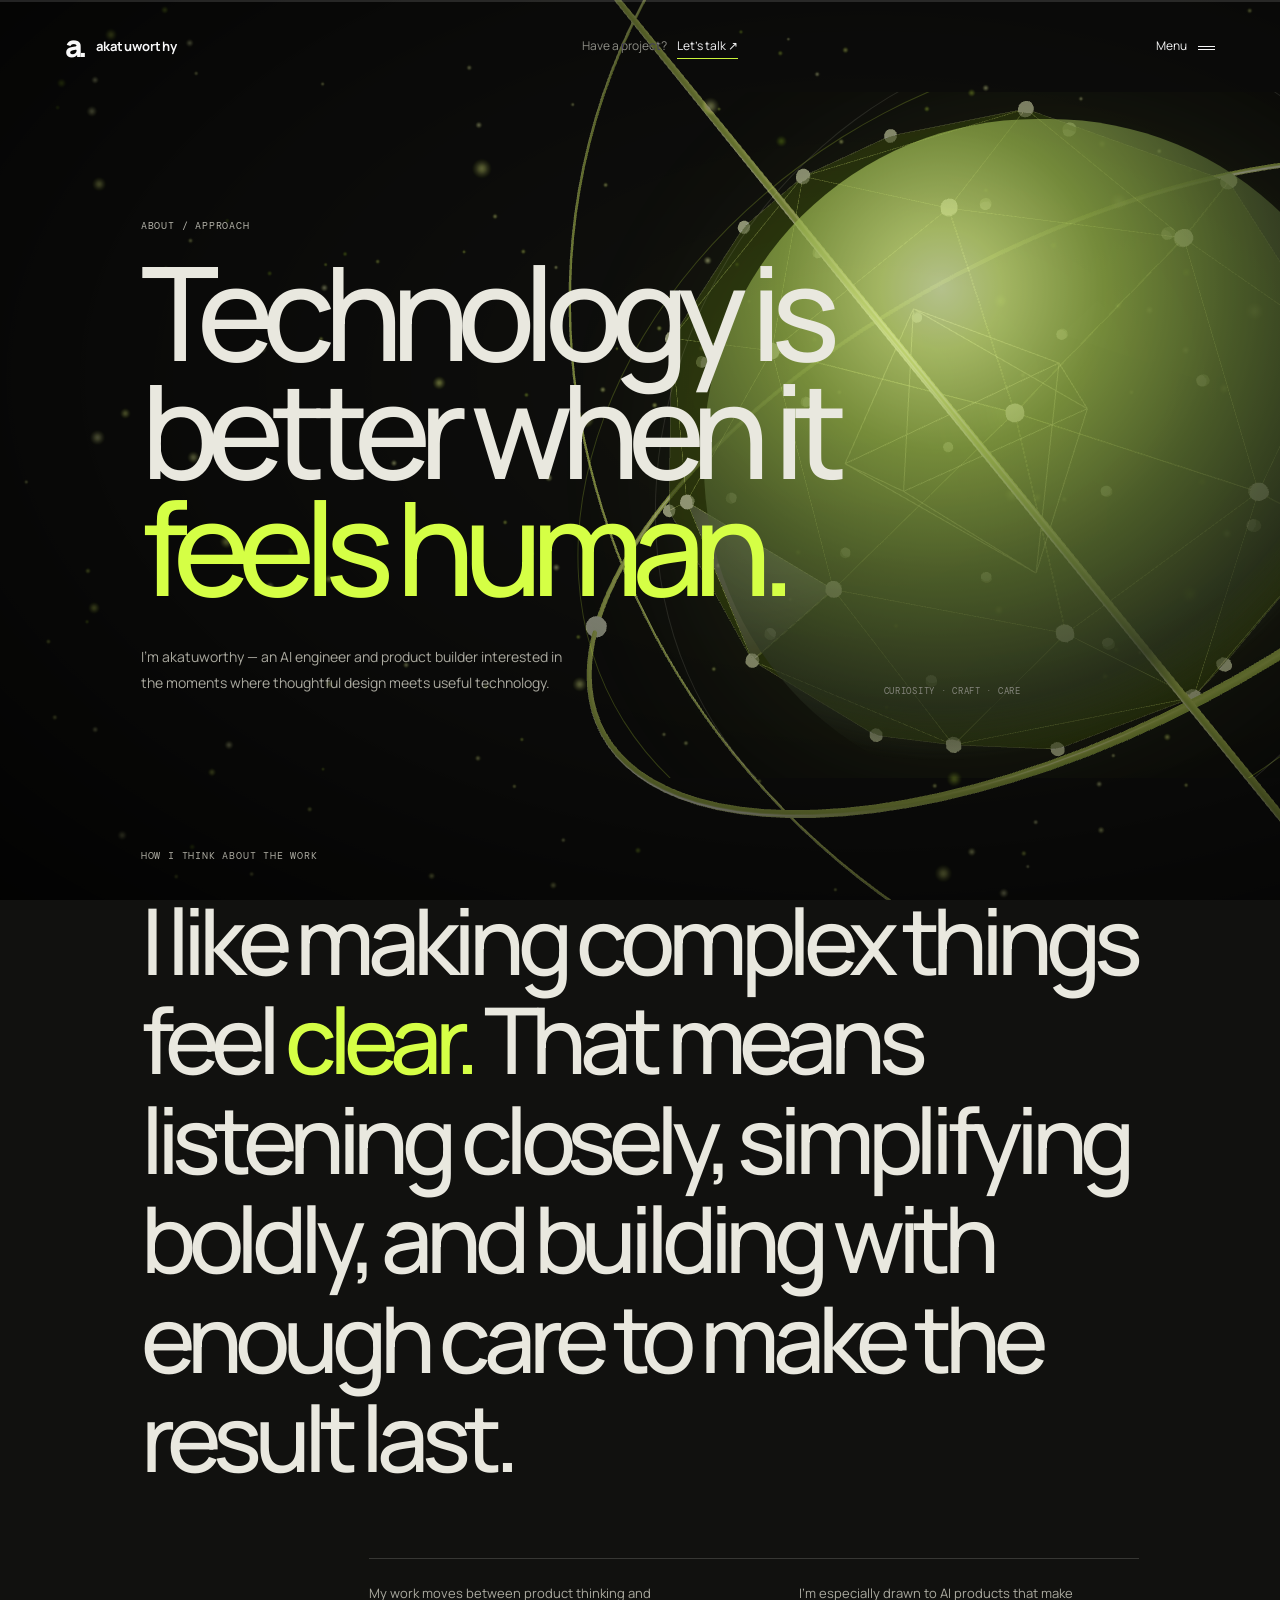
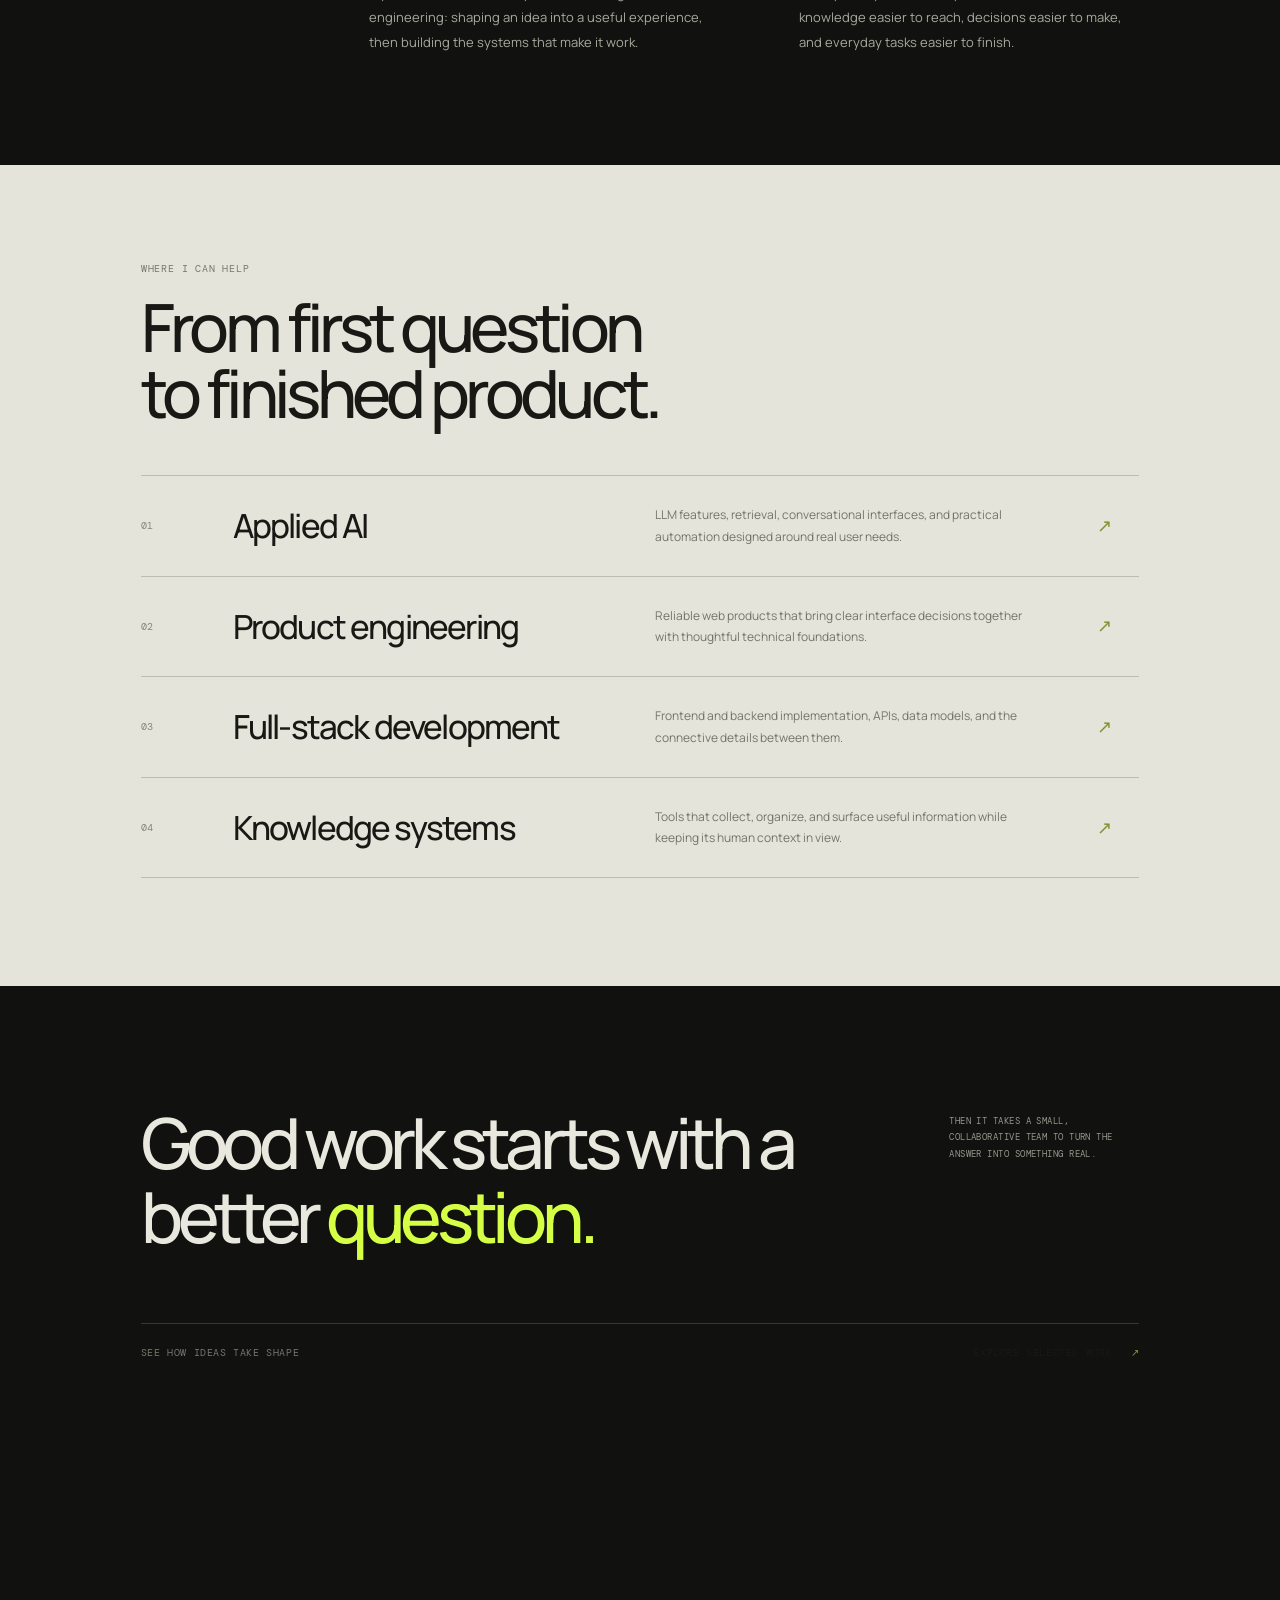
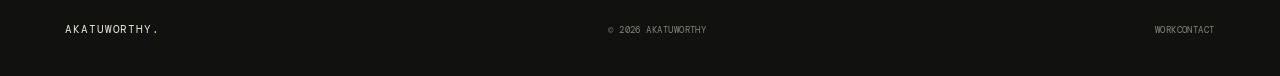
==== about.html @ e0331b9d "." ====
<!DOCTYPE html>
<html lang="en">
<head>
  <meta charset="UTF-8" /><meta name="viewport" content="width=device-width, initial-scale=1.0" /><meta name="theme-color" content="#11110f" />
  <title>About — akatuworthy</title><meta name="description" content="The approach and capabilities behind akatuworthy's AI and software work." />
  <script>document.documentElement.classList.add('js')</script>
  <link rel="preconnect" href="https://fonts.googleapis.com" /><link rel="preconnect" href="https://fonts.gstatic.com" crossorigin /><link href="https://fonts.googleapis.com/css2?family=DM+Mono:wght@400;500&family=Manrope:wght@400;500;600;700;800&display=swap" rel="stylesheet" /><link rel="stylesheet" href="styles.css" /><link rel="stylesheet" href="pages.css" />
</head>
<body>
  <div class="page-curtain" aria-hidden="true"></div><div id="canvas-container" class="canvas-container" aria-hidden="true"></div><div class="canvas-overlay" aria-hidden="true"></div><div class="scroll-progress" aria-hidden="true"><span id="scrollProgressBar"></span></div>
  <a class="skip-link" href="#story">Skip to content</a>
  <header class="site-header"><a class="brand" href="index.html" aria-label="akatuworthy home"><span class="brand-symbol">a<span>.</span></span><span class="brand-name">akatuworthy</span></a><a class="header-mail" href="contact.html">Have a project? <span>Let’s talk ↗</span></a><button class="menu-button" id="navToggle" aria-label="Open menu" aria-expanded="false" aria-controls="navMenu"><span class="menu-label">Menu</span><i></i><i></i></button></header>
  <nav class="menu-overlay" id="navMenu" aria-label="Main menu" aria-hidden="true"><div class="menu-top"><span>Navigation</span><button id="menuClose" type="button">Close <b>×</b></button></div><div class="menu-links"><a href="index.html"><small>01</small>Home<span>↗</span></a><a href="work.html"><small>02</small>Selected work<span>↗</span></a><a href="about.html"><small>03</small>About<span>↗</span></a><a href="contact.html"><small>04</small>Contact<span>↗</span></a></div><div class="menu-bottom"><span>AI Engineer · Product Builder</span><a href="mailto:akatuworthy@gmail.com">akatuworthy@gmail.com</a></div></nav>
  <main id="top" class="inner-page about-page">
    <section class="inner-hero" id="story"><div class="inner-hero-art" aria-hidden="true"></div><p class="eyebrow">About / Approach</p><h1 class="reveal">Technology is<br />better when it<br /><em>feels human.</em></h1><div class="inner-hero-note"><p>I’m akatuworthy — an AI engineer and product builder interested in the moments where thoughtful design meets useful technology.</p><span class="inner-hero-index">Curiosity · Craft · Care</span></div></section>
    <section class="about-intro"><p class="eyebrow">How I think about the work</p><h2 class="reveal">I like making complex things feel <em>clear.</em> That means listening closely, simplifying boldly, and building with enough care to make the result last.</h2><div class="about-intro-copy"><p>My work moves between product thinking and engineering: shaping an idea into a useful experience, then building the systems that make it work.</p><p>I’m especially drawn to AI products that make knowledge easier to reach, decisions easier to make, and everyday tasks easier to finish.</p></div></section>
    <section class="about-pillars"><p class="eyebrow">Where I can help</p><h2>From first question<br />to finished product.</h2><div class="pillar-list">
      <article class="pillar reveal"><small>01</small><h3>Applied AI</h3><p>LLM features, retrieval, conversational interfaces, and practical automation designed around real user needs.</p><span>↗</span></article>
      <article class="pillar reveal"><small>02</small><h3>Product engineering</h3><p>Reliable web products that bring clear interface decisions together with thoughtful technical foundations.</p><span>↗</span></article>
      <article class="pillar reveal"><small>03</small><h3>Full-stack development</h3><p>Frontend and backend implementation, APIs, data models, and the connective details between them.</p><span>↗</span></article>
      <article class="pillar reveal"><small>04</small><h3>Knowledge systems</h3><p>Tools that collect, organize, and surface useful information while keeping its human context in view.</p><span>↗</span></article>
    </div></section>
    <section class="about-note"><h2>Good work starts with a better <em>question.</em></h2><p>Then it takes a small, collaborative team to turn the answer into something real.</p></section>
    <div class="archive-bottom about-link-row"><span>See how ideas take shape</span><a href="work.html">Explore selected work <span>↗</span></a></div>
  </main>
  <footer class="inner-footer"><a class="footer-brand" href="index.html">akatuworthy<span>.</span></a><span>© <span id="year">2026</span> akatuworthy</span><div><a href="work.html">Work</a><a href="contact.html">Contact</a></div></footer>
  <script src="vendor/three.min.js"></script><script src="vendor/lenis.min.js"></script><script src="vendor/gsap.min.js"></script><script src="vendor/ScrollTrigger.min.js"></script><script src="three-scene.js"></script><script src="script.js"></script>
</body>
</html>
---- styles.css ----
:root{--bg:#11110f;--paper:#e9e8df;--muted:#9a9a91;--line:rgba(233,232,223,.18);--acid:#d5ff45;--mono:'DM Mono',monospace;--sans:'Manrope',Arial,sans-serif;--ease:cubic-bezier(.2,.75,.25,1)}
*{box-sizing:border-box}html{background:var(--bg);scroll-behavior:smooth}body{margin:0;background:var(--bg);color:var(--paper);font:16px/1.55 var(--sans);-webkit-font-smoothing:antialiased;overflow-x:hidden}a{color:inherit;text-decoration:none}button{font:inherit;color:inherit}.canvas-container{position:fixed;inset:0;z-index:0;pointer-events:none;overflow:hidden;opacity:.8}.canvas-container canvas{display:block;width:100%!important;height:100%!important}.canvas-overlay{position:fixed;inset:0;z-index:1;pointer-events:none;background:linear-gradient(90deg,rgba(17,17,15,.98) 0%,rgba(17,17,15,.88) 45%,rgba(17,17,15,.44) 100%);mix-blend-mode:multiply}.main,.site-header,.site-footer,main{position:relative;z-index:2}.sr-only{position:absolute;width:1px;height:1px;padding:0;margin:-1px;overflow:hidden;clip:rect(0,0,0,0);white-space:nowrap;border:0}.skip-link{position:fixed;left:-100%;top:1rem;background:var(--acid);color:#111;padding:.7rem 1rem;z-index:300}.skip-link:focus{left:1rem}.site-header{height:92px;padding:0 5.1vw;display:flex;align-items:center;justify-content:space-between;position:absolute;top:0;left:0;right:0;z-index:100}.brand{display:flex;align-items:center;gap:12px}.brand-symbol,.about-mark{font-size:30px;font-weight:800;letter-spacing:-.14em}.brand-symbol span,.about-mark span,.footer-brand span{color:var(--acid)}.brand-name{font-size:13px;letter-spacing:.015em;font-weight:700}.header-mail{font-size:12px;color:var(--muted)}.header-mail span{color:var(--paper);margin-left:8px;border-bottom:1px solid var(--acid);padding-bottom:4px}.menu-button{border:0;background:transparent;display:flex;align-items:center;gap:11px;cursor:pointer;font-size:12px;padding:12px 0 12px 12px}.menu-button i{width:17px;height:1px;background:var(--paper);display:block;transition:transform .3s}.menu-button i:last-child{position:absolute;margin-top:7px}.menu-button:hover i:first-of-type{transform:translateY(-3px)}.menu-button:hover i:last-of-type{transform:translateY(3px)}
.hero{min-height:900px;height:100svh;max-height:1100px;position:relative;padding:180px 11vw 70px;display:flex;flex-direction:column;justify-content:center;overflow:hidden}.hero-kicker,.eyebrow,.hero-overline,.hero-index,.project-type,.art-caption,.art-index,.budget-label,.budget-foot,.work-footer,.menu-top,.menu-bottom,.expertise>span,.contact-bottom,.footer-brand{font:10px/1.5 var(--mono);letter-spacing:.08em;text-transform:uppercase}.hero-kicker{color:var(--muted);display:flex;align-items:center;gap:10px;margin-bottom:65px}.status-dot{width:6px;height:6px;border-radius:50%;background:var(--acid);box-shadow:0 0 12px var(--acid)}.kicker-divider{color:#595950}.hero-copy{position:relative;z-index:2;max-width:950px}.hero-overline{color:var(--acid);margin:0 0 16px}.hero h1{font-size:clamp(56px,8.2vw,122px);letter-spacing:-.085em;line-height:.98;font-weight:500;margin:0;max-width:1060px}.hero h1 em,.about-statement em,.contact h2 em{font-style:normal;color:var(--acid)}.hero-bottom{display:flex;align-items:flex-end;justify-content:space-between;max-width:720px;margin-top:42px}.hero-description{font-size:14px;line-height:1.8;color:#b5b5ac;max-width:390px;margin:0}.circle-link{width:105px;height:105px;border:1px solid rgba(233,232,223,.4);border-radius:50%;display:flex;flex-direction:column;align-items:center;justify-content:center;gap:7px;font-size:10px;line-height:1.35;transition:background .35s,color .35s,border .35s;flex-shrink:0}.circle-link b{font-size:16px;font-weight:400}.circle-link:hover{background:var(--acid);border-color:var(--acid);color:#111}.hero-index{position:absolute;left:5.1vw;bottom:38px;display:flex;gap:22px;color:#818178}.hero-index span:first-child{color:var(--paper)}.hero-orbit{position:absolute;width:min(54vw,720px);aspect-ratio:1;border:1px solid rgba(233,232,223,.11);border-radius:50%;right:-12%;top:13%;pointer-events:none}.hero-orbit:before,.hero-orbit:after{content:"";position:absolute;border:1px solid rgba(233,232,223,.09);border-radius:50%;inset:11% -8%;transform:rotate(-32deg)}.hero-orbit:after{inset:21% -17%;transform:rotate(44deg)}.orbit-label{position:absolute;right:13%;top:17%;font:9px var(--mono);letter-spacing:.12em;text-transform:uppercase;color:#77786d}
.section-wrap{padding-left:11vw;padding-right:11vw}.work{padding-top:145px;padding-bottom:135px;background:#e5e4db;color:#161613;position:relative;z-index:3}.section-heading{display:flex;align-items:flex-end;justify-content:space-between;margin-bottom:64px}.eyebrow{color:#77776e;margin:0 0 18px}.section-heading h2{font-size:clamp(44px,6.1vw,82px);letter-spacing:-.08em;line-height:1;margin:0;font-weight:500}.accent-dot{color:#94b526}.section-note{font-size:12px;line-height:1.8;color:#6f6f66;margin:0 0 5px}.work-grid{display:grid;grid-template-columns:1fr 1fr;gap:82px 22px}.project{min-width:0}.project-large{grid-column:span 1}.project-link{display:block}.project-art{position:relative;width:100%;aspect-ratio:1.18;overflow:hidden;background:#24251f;transition:transform .7s var(--ease)}.project:hover .project-art{transform:scale(.985)}.project-meta{display:flex;justify-content:space-between;align-items:flex-end;margin-top:20px}.project-type{font-size:9px;color:#77776e}.project h3{font-size:clamp(22px,2.5vw,34px);line-height:1.15;letter-spacing:-.055em;font-weight:600;margin:9px 0 0}.project-arrow{width:37px;height:37px;border:1px solid #b5b4aa;border-radius:50%;display:grid;place-items:center;font-size:16px;transition:background .25s,color .25s,border .25s}.project:hover .project-arrow{background:#171713;color:var(--paper);border-color:#171713}.project-summary{font-size:12px;line-height:1.7;color:#77776e;max-width:380px;margin:12px 0 0}.art-index{position:absolute;right:20px;top:17px;color:rgba(255,255,255,.55);font-size:9px}.art-caption{position:absolute;left:22px;top:20px;font-size:9px;color:rgba(255,255,255,.58)}
.art-elder{background:radial-gradient(ellipse at 52% 46%,#b9d34b 0%,#758238 20%,transparent 21%),linear-gradient(135deg,#3b4735,#121c1b 60%,#242821)}.elder-sun{position:absolute;width:35%;aspect-ratio:1;border-radius:50%;background:radial-gradient(circle at 35% 36%,#e7f783,#bfd74c 35%,#6c7832 72%);left:34%;top:21%;box-shadow:0 0 85px #d6fa6455}.elder-lines{position:absolute;inset:50% -5% -20%;background:repeating-linear-gradient(165deg,transparent 0 14px,#c9d6754d 15px 16px,transparent 17px 28px);transform:perspective(400px) rotateX(42deg)}.elder-wave{position:absolute;width:150%;height:65%;border:1px solid #d4ed6960;border-radius:50%;left:-25%;top:54%;transform:rotate(-9deg)}.wave-two{top:62%;transform:rotate(9deg);border-color:#f3f2d249}.art-coach{background:radial-gradient(circle at 80% 15%,#6d7252,transparent 38%),linear-gradient(145deg,#242720,#161816 65%,#3b392e);display:grid;place-items:center}.coach-window{width:70%;height:60%;border:1px solid #ffffff2b;background:#171a18d9;box-shadow:0 22px 70px #0008;padding:16px 20px;position:relative}.coach-top{display:flex;gap:5px;align-items:center;height:15px;border-bottom:1px solid #ffffff20}.coach-top i{height:4px;width:4px;border-radius:50%;background:#cadf71}.coach-top i:nth-child(2){background:#7c8062}.coach-top i:nth-child(3){background:#626357}.coach-top span{margin-left:auto;font:7px var(--mono);letter-spacing:.1em;color:#949687}.coach-wave{height:50px;margin:24px 0 8px;background:linear-gradient(180deg,transparent 48%,#d7f46670 49%,transparent 51%),repeating-linear-gradient(90deg,transparent 0 5px,#d7f466 6px 7px,transparent 8px 11px);clip-path:polygon(0 48%,5% 42%,10% 53%,15% 19%,20% 70%,25% 38%,30% 45%,35% 8%,40% 69%,45% 50%,50% 42%,55% 75%,60% 22%,65% 51%,70% 37%,75% 60%,80% 17%,85% 70%,90% 34%,95% 57%,100% 44%,100% 55%,95% 68%,90% 44%,85% 82%,80% 29%,75% 73%,70% 48%,65% 63%,60% 34%,55% 87%,50% 54%,45% 62%,40% 81%,35% 20%,30% 56%,25% 49%,20% 83%,15% 32%,10% 65%,5% 52%,0 58%)}.coach-score{display:flex;align-items:center;gap:9px;color:#caccc0}.coach-score strong{font-size:25px;font-weight:500;letter-spacing:-.08em}.coach-score small{font:8px var(--mono);color:#92958b}.art-budget{background:linear-gradient(135deg,#dfdfd6,#c5c6b9);color:#24251f;padding:12% 11%}.budget-label{font-size:8px;color:#77786c}.budget-total{font-size:clamp(36px,5vw,62px);letter-spacing:-.08em;margin-top:16px;font-weight:500}.budget-total span{color:#87887c}.budget-chart{height:32%;display:flex;align-items:flex-end;gap:2.5%;margin-top:5%}.budget-chart i{flex:1;background:#778454;height:30%;opacity:.9}.budget-chart i:nth-child(3n){height:63%;background:#a2b766}.budget-chart i:nth-child(4n){height:45%}.budget-chart i:nth-child(5n){height:80%;background:#626d43}.budget-chart i:nth-child(7n){height:100%;background:#c0d66a}.budget-foot{font-size:8px;display:flex;justify-content:space-between;border-top:1px solid #999a8e;padding-top:10px;margin-top:13px;color:#707166}.budget-foot b{color:#566b29;font-weight:500}.art-budget .art-index{color:#77786e}.art-reply{background:radial-gradient(circle at 23% 20%,#484a39,transparent 42%),linear-gradient(135deg,#242722,#10120f)}.reply-card{position:absolute;left:14%;top:15%;width:72%;height:70%;padding:8% 8%;background:#e8e9dc;color:#292a25;box-shadow:0 28px 60px #0007;transform:rotate(-2deg)}.reply-card>span{font:8px var(--mono);color:#818276;letter-spacing:.12em}.reply-card>p{font-size:clamp(13px,1.8vw,20px);font-weight:600;letter-spacing:-.04em;margin:7% 0}.reply-options{display:flex;gap:6px}.reply-options b{font:7px var(--mono);font-weight:400;padding:5px 9px;border-radius:20px;border:1px solid #c3c5b6;color:#66675f}.reply-options b:first-child{background:#d9e6b2;border-color:#bbc78b;color:#4c5c28}.reply-output{font-size:clamp(9px,1vw,12px);line-height:1.7;margin-top:8%;padding-top:6%;border-top:1px solid #d0d1c6;color:#51534a}
.work-footer{margin-top:86px;border-top:1px solid #bcbdb2;padding-top:20px;display:flex;justify-content:space-between;color:#77776e;text-transform:none;letter-spacing:0}.work-footer a{color:#191a16}.work-footer b{color:#78902f;margin-left:9px}.about{padding-top:150px;padding-bottom:155px;position:relative;z-index:2}.about-top{display:flex;justify-content:space-between;align-items:flex-start}.about-mark{font-size:44px}.about-statement{max-width:1030px;font-size:clamp(37px,6.1vw,78px);line-height:1.12;letter-spacing:-.075em;font-weight:500;margin:62px 0 84px}.about-statement em{color:#c8ee51}.about-bottom{display:flex;justify-content:space-between;gap:40px;border-top:1px solid var(--line);padding-top:28px}.about-bottom>p{max-width:390px;font-size:13px;line-height:1.9;color:#aaa99f;margin:0}.expertise{display:grid;grid-template-columns:1fr 1fr;gap:11px 35px;min-width:380px}.expertise>span{grid-column:1/-1;color:#76766d;font-size:9px;margin-bottom:7px}.expertise b{font-size:11px;font-weight:500;color:#d2d1c6}.contact{position:relative;min-height:660px;background:#d8ee8b;color:#151610;z-index:3;overflow:hidden;padding:112px 11vw 37px;display:flex;flex-direction:column;justify-content:space-between}.contact .eyebrow{color:#555d37}.contact-inner{position:relative;z-index:2}.contact h2{font-size:clamp(58px,9vw,124px);font-weight:500;letter-spacing:-.09em;line-height:.94;margin:25px 0 34px}.contact h2 em{color:#667d24}.contact-link{display:inline-flex;align-items:center;gap:22px;font-size:12px;border-bottom:1px solid #50583a;padding:0 0 10px}.contact-link span{font-size:17px}.contact-orb{position:absolute;width:48vw;aspect-ratio:1;right:-3%;top:10%;border-radius:50%;background:radial-gradient(circle at 34% 29%,#f9ffda 0%,#e0f3a0 18%,#9ab653 44%,#69802d 64%,#44531e 72%,transparent 73%);filter:drop-shadow(0 18px 40px #495c2a44);opacity:.83}.contact-orb:after{content:"";position:absolute;inset:-9% -19%;border:1px solid #61743a88;border-radius:50%;transform:rotate(-25deg)}.contact-bottom{display:flex;justify-content:space-between;color:#606a3d;font-size:9px;position:relative;z-index:2}.site-footer{height:96px;padding:0 5.1vw;display:flex;align-items:center;justify-content:space-between;color:#85857c;font:9px var(--mono);letter-spacing:.04em;text-transform:uppercase}.footer-brand{font-size:11px;color:var(--paper)}.site-footer>div{display:flex;gap:24px}.site-footer a:hover{color:var(--acid)}
.menu-overlay{position:fixed;inset:0;z-index:90;background:#d8ee8b;color:#171812;padding:34px 7vw 38px;display:flex;flex-direction:column;transform:translateY(-102%);transition:transform .75s var(--ease);visibility:hidden}.menu-overlay.is-open{transform:translateY(0);visibility:visible}.menu-top,.menu-bottom{display:flex;justify-content:space-between;align-items:center;color:#687343}.menu-top button{border:0;background:transparent;color:#171812;cursor:pointer;font:11px var(--mono);text-transform:uppercase;letter-spacing:.08em}.menu-top button b{font-size:19px;margin-left:7px;font-weight:400}.menu-links{display:flex;flex-direction:column;justify-content:center;flex:1;max-width:900px;margin:auto;width:100%}.menu-links a{display:grid;grid-template-columns:70px 1fr 40px;align-items:center;border-bottom:1px solid #8e9e5a;padding:12px 0;font-size:clamp(40px,7vw,90px);letter-spacing:-.08em;line-height:1.12;font-weight:500;transition:padding .3s var(--ease)}.menu-links a:first-child{border-top:1px solid #8e9e5a}.menu-links a:hover{padding-left:14px}.menu-links small{font:10px var(--mono);letter-spacing:0;color:#697440}.menu-links a>span{font-size:24px;color:#667d24}.menu-bottom{font-size:9px;text-transform:none;letter-spacing:0}.menu-bottom a{color:#171812}.no-webgl .canvas-container,.no-webgl .canvas-overlay{display:none}.no-webgl .webgl-fallback{display:block}.reveal{opacity:0;transform:translateY(28px);transition:opacity .8s var(--ease),transform .8s var(--ease)}.reveal.is-visible{opacity:1;transform:none}
.support-chat{position:absolute;inset:13% 16%;padding:8%;background:#e4e5d8;color:#282923;box-shadow:0 20px 60px #0008;display:flex;flex-direction:column}.support-chat>span{font:7px var(--mono);letter-spacing:.1em;color:#7c7e70}.support-chat>p{font-size:clamp(14px,2vw,22px);font-weight:600;letter-spacing:-.04em;margin:12% 0 8%}.support-chat>b{font-size:8px;font-weight:500;border:1px solid #c7c9bb;padding:7px 9px;margin:0 0 6px;max-width:155px;color:#56584e}.support-chat>i{margin-top:auto;border-top:1px solid #c9cabc;padding-top:8px;font-size:8px;font-style:normal;color:#8a8c7e;display:flex;justify-content:space-between}.support-chat strong{color:#52672b}.art-support{background:radial-gradient(circle at 77% 75%,#738343,transparent 30%),linear-gradient(135deg,#262923,#10120f)}.art-travel{background-color:#c8d2ad;background-image:radial-gradient(#87906e 1px,transparent 1px);background-size:18px 18px}.travel-route{position:absolute;left:23%;top:12%;width:52%;height:70%;border:2px dashed #718044;border-radius:47% 62% 51% 56%;transform:rotate(-24deg)}.travel-pin{position:absolute;width:28px;height:28px;border-radius:50%;background:#53672b;color:white;display:grid;place-items:center;font:8px var(--mono);box-shadow:0 3px 10px #3334}.pin-a{left:23%;top:25%}.pin-b{right:25%;top:45%;background:#b2ca59;color:#272b20}.pin-c{left:40%;bottom:17%}.travel-card{position:absolute;bottom:11%;left:12%;background:#eeefe5;padding:11px 15px;font-size:10px;box-shadow:0 7px 22px #292d1d28}.travel-card small{display:block;font:7px var(--mono);color:#77796c;margin-top:5px}.art-travel .art-index{color:#565b48}.art-techmate{background:radial-gradient(circle at 50% 45%,#4e5940,#262b21 39%,#141611 75%)}.tech-orb{position:absolute;width:46%;aspect-ratio:1;left:27%;top:17%;border-radius:45% 55% 57% 43%;background:radial-gradient(circle at 31% 27%,#efffa8,#d5f36c 20%,#849d3e 54%,#52622d 68%);box-shadow:0 0 70px #c9f35936;display:grid;place-items:center;transform:rotate(-12deg)}.tech-orb span{font-size:clamp(64px,10vw,120px);font-weight:500;letter-spacing:-.12em;color:#47522a;transform:rotate(12deg)}.techmate-caption{position:absolute;left:23px;bottom:20px;font:9px/1.6 var(--mono);letter-spacing:.12em;color:#d1d5bf}
.menu-open{overflow:hidden}
.menu-button{position:relative}.menu-button i:last-of-type{right:0;top:50%;margin-top:3px}
.site-header{position:fixed;mix-blend-mode:difference;color:#fff}.brand-symbol span,.header-mail span,.menu-button i{color:#fff;background-color:#fff}
.interlude{position:relative;z-index:2;min-height:100svh;height:100svh;overflow:hidden;background:radial-gradient(ellipse at 72% 49%,#29301f 0%,#191b16 36%,#11110f 74%);display:flex;align-items:center;padding:12vh 11vw}.interlude-copy{position:relative;z-index:3;max-width:660px}.interlude .eyebrow{color:#aaa99f}.interlude h2{font-size:clamp(58px,8.8vw,124px);letter-spacing:-.09em;line-height:.94;font-weight:500;margin:25px 0}.interlude h2 em{font-style:normal;color:var(--acid)}.interlude-description{max-width:370px;color:#aaa99f;font-size:13px;line-height:1.9;margin:30px 0 0}.interlude-orb{position:absolute;width:min(58vw,770px);aspect-ratio:1;right:-5%;top:50%;transform:translateY(-50%);border-radius:48% 52% 50% 50%;background:radial-gradient(ellipse at 31% 22%,#f2ffc0 0%,#d9ed87 13%,#97ae50 29%,#657537 48%,#384323 61%,#252b1c 69%,transparent 70%);filter:drop-shadow(0 20px 70px #a4c25327);animation:orb-breathe 8s ease-in-out infinite alternate}.interlude-orb:before,.interlude-orb:after{content:"";position:absolute;inset:-10% -24%;border:1px solid #d5ff4540;border-radius:50%;transform:rotate(-26deg)}.interlude-orb:after{inset:-18% -5%;transform:rotate(34deg);border-color:#e9e8df22}.interlude-orb span{position:absolute;inset:18%;border-radius:50%;background:radial-gradient(circle at 35% 32%,#effca9 0 3%,#a9c85a 4% 12%,transparent 40%);filter:blur(20px);opacity:.8}.interlude-orb i{position:absolute;inset:8% 28%;border:1px solid #efffa35a;border-radius:50%;transform:rotate(60deg)}.interlude-footer{position:absolute;left:5.1vw;right:5.1vw;bottom:38px;display:flex;justify-content:space-between;font:9px var(--mono);letter-spacing:.08em;text-transform:uppercase;color:#85857c}.interlude-footer span:last-child{color:var(--paper)}@keyframes orb-breathe{from{border-radius:48% 52% 50% 50%;transform:translateY(-50%) rotate(-5deg) scale(.96)}to{border-radius:54% 46% 47% 53%;transform:translateY(-50%) rotate(6deg) scale(1.02)}}
.work{height:100svh;min-height:700px;padding-top:112px;padding-bottom:37px;display:flex;flex-direction:column;overflow:hidden}.work .section-heading{width:100%;flex:none;margin-bottom:32px}.work-rail{width:100%;flex:1;min-height:0;overflow:visible}.work-grid{display:flex;align-items:flex-start;gap:24px;width:max-content;height:100%}.work-grid .project{flex:0 0 min(44vw,620px);height:100%;display:flex;flex-direction:column}.work-grid .project-link{height:100%;display:flex;flex-direction:column}.work-grid .project-art{aspect-ratio:auto;flex:1;min-height:0;width:100%}.work-grid .project-meta{margin-top:14px;flex:none}.work-grid .project-summary{margin-top:8px;flex:none}.work .work-footer{flex:none;margin-top:20px}.work-grid .project:hover .project-art{transform:scale(.985)}
.about{min-height:100svh;display:flex;flex-direction:column;justify-content:center}.project-art{will-change:transform}.menu-overlay{z-index:110}.site-header{z-index:120}
@media(max-width:760px){.site-header{height:74px;padding:0 6vw}.header-mail{display:none}.hero{height:auto;min-height:790px;padding:155px 8vw 85px}.hero-kicker{font-size:8px;flex-wrap:wrap;margin-bottom:52px}.hero h1{font-size:clamp(54px,12.2vw,88px)}.hero-bottom{align-items:flex-start;margin-top:35px;gap:20px}.hero-description{max-width:260px;font-size:12px}.circle-link{width:82px;height:82px;font-size:9px}.hero-orbit{width:90vw;right:-50%;top:22%;opacity:.6}.hero-index{left:8vw;bottom:28px;font-size:8px}.section-wrap{padding-left:8vw;padding-right:8vw}.work{padding-top:95px;padding-bottom:90px}.section-heading{align-items:flex-start;flex-direction:column;gap:18px;margin-bottom:43px}.section-heading h2{font-size:57px}.section-note br{display:none}.work-grid{grid-template-columns:1fr;gap:52px}.project-art{aspect-ratio:1.1}.project-large{grid-column:auto}.project h3{font-size:27px}.work-footer{margin-top:60px;gap:15px;align-items:flex-start;font-size:9px}.about{padding-top:100px;padding-bottom:100px}.about-mark{font-size:34px}.about-statement{font-size:clamp(39px,9vw,64px);margin:48px 0 55px}.about-bottom{flex-direction:column;gap:32px}.about-bottom>p{max-width:100%}.expertise{min-width:0}.contact{min-height:600px;padding:90px 8vw 28px}.contact h2{font-size:clamp(58px,12vw,90px)}.contact-orb{width:75vw;right:-28%;top:35%;opacity:.48}.contact-bottom{font-size:8px;gap:20px}.site-footer{height:auto;min-height:95px;padding:22px 8vw;gap:16px;flex-wrap:wrap;font-size:8px}.site-footer>div{gap:14px}.menu-overlay{padding:24px 8vw 28px}.menu-links a{grid-template-columns:40px 1fr 25px;font-size:clamp(38px,11vw,70px)}.menu-bottom{gap:14px;font-size:8px}.menu-bottom span{max-width:130px}}
@media(max-width:420px){.hero{min-height:730px}.hero-bottom{flex-direction:column}.circle-link{align-self:flex-end;margin-top:-4px}.hero h1{font-size:52px}.contact-bottom{flex-direction:column}.site-footer>div{width:100%;justify-content:space-between}.budget-total{font-size:38px}}
@media(prefers-reduced-motion:reduce){html{scroll-behavior:auto}*,*:before,*:after{animation-duration:.01ms!important;animation-iteration-count:1!important;transition-duration:.01ms!important;scroll-behavior:auto!important}.reveal{opacity:1;transform:none}}
@media(max-width:760px){.interlude{height:auto;min-height:850px;padding:125px 8vw 100px;align-items:flex-start}.interlude-copy{margin-top:12vh}.interlude h2{font-size:clamp(58px,12vw,90px)}.interlude-orb{width:100vw;right:-48%;top:66%;opacity:.62}.interlude-footer{left:8vw;right:8vw;bottom:28px;font-size:8px}.work{height:auto;min-height:0;padding-top:95px;padding-bottom:90px;display:block;overflow:visible}.work-rail{overflow:visible}.work-grid{display:grid;width:auto;height:auto;grid-template-columns:1fr;gap:52px}.work-grid .project{height:auto;flex:auto}.work-grid .project-link{height:auto;display:block}.work-grid .project-art{aspect-ratio:1.1;flex:none;min-height:auto}.work .work-footer{margin-top:60px}.site-header{mix-blend-mode:normal}.brand-symbol span{color:var(--acid)}.menu-button i{background:#fff}}
.canvas-overlay{background:radial-gradient(ellipse at 68% 42%,rgba(17,17,15,.08) 0%,rgba(17,17,15,.5) 58%,rgba(17,17,15,.94) 100%)}
.interlude{background:radial-gradient(ellipse at 72% 49%,rgba(41,48,31,.28) 0%,rgba(25,27,22,.34) 36%,rgba(17,17,15,.48) 74%)}
.interlude-orb{animation:none}
.scroll-progress{position:fixed;inset:0 0 auto;height:2px;z-index:130;background:#ffffff20;pointer-events:none}.scroll-progress span{display:block;width:100%;height:100%;background:var(--acid);transform:scaleX(0);transform-origin:left center;will-change:transform}.marquee{position:relative;z-index:3;overflow:hidden;background:#d5ff45;color:#191b12;padding:14px 0}.marquee-track{width:max-content;display:flex;align-items:center;gap:34px;animation:marquee-run 28s linear infinite}.marquee-track span{font-size:clamp(19px,2.4vw,30px);font-weight:600;letter-spacing:-.055em}.marquee-track i{font-size:18px;font-style:normal;color:#6d8425}@keyframes marquee-run{to{transform:translateX(-50%)}}
@media(prefers-reduced-motion:reduce){.marquee-track{animation:none;transform:none}}
.hero{min-height:100svh}.brand-symbol span,.header-mail span{background:none}.menu-button i{background:#fff}
@media(max-width:760px){.hero{min-height:790px}}
---- pages.css ----
@view-transition{navigation:auto}
html:not(.js) .reveal{opacity:1;transform:none}
::view-transition-old(root){animation:page-out .35s ease both}
::view-transition-new(root){animation:page-in .65s cubic-bezier(.2,.75,.25,1) both}
@keyframes page-out{to{opacity:.35;transform:scale(.985);filter:blur(5px)}}
@keyframes page-in{from{opacity:.35;transform:scale(1.015);filter:blur(8px)}to{opacity:1;transform:scale(1);filter:blur(0)}}
.page-curtain{position:fixed;inset:0;z-index:250;background:var(--acid);transform:scaleY(1);transform-origin:top;pointer-events:none;animation:curtain-open .9s .08s cubic-bezier(.76,0,.24,1) forwards}
@keyframes curtain-open{to{transform:scaleY(0)}}
.route-leaving .page-curtain{animation:none;transform:scaleY(1);transform-origin:bottom;transition:transform .46s cubic-bezier(.76,0,.24,1)}
.inner-page{position:relative;z-index:2;min-height:100vh;padding-top:92px}
.inner-hero{position:relative;min-height:72vh;padding:14vh 11vw 9vh;display:flex;flex-direction:column;justify-content:flex-end;overflow:hidden}
.inner-hero .eyebrow{position:relative;z-index:2;color:#b3b2a8;margin-bottom:20px}
.inner-hero h1{position:relative;z-index:2;max-width:1100px;margin:0;font-size:clamp(64px,10.2vw,148px);font-weight:500;line-height:.9;letter-spacing:-.09em}
.inner-hero h1 em{font-style:normal;color:var(--acid)}
.inner-hero-note{position:relative;z-index:2;display:flex;justify-content:space-between;align-items:flex-end;margin-top:38px;max-width:880px}
.inner-hero-note p{max-width:430px;color:#aaa99f;font-size:14px;line-height:1.9;margin:0}
.inner-hero-index{font:9px var(--mono);letter-spacing:.08em;color:#85857c;text-transform:uppercase}
.inner-hero-art{position:absolute;width:min(53vw,720px);aspect-ratio:1;right:-8%;top:4%;border-radius:49%;background:radial-gradient(circle at 35% 25%,#f1ffc3 0%,#d9ef88 9%,#98b34f 24%,#5d7035 43%,#2d3522 62%,transparent 70%);filter:drop-shadow(0 10px 90px #d5ff4520);opacity:.7}
.inner-hero-art:before,.inner-hero-art:after{content:"";position:absolute;inset:-6% -23%;border:1px solid #d5ff4549;border-radius:50%;transform:rotate(-32deg)}
.inner-hero-art:after{inset:-14% -5%;transform:rotate(29deg);border-color:#efefdf28}
.archive-section{position:relative;z-index:3;background:#e5e4db;color:#161613;padding:100px 11vw 120px}
.archive-top{display:flex;align-items:flex-end;justify-content:space-between;border-bottom:1px solid #bcbdb2;padding-bottom:26px;margin-bottom:48px}
.archive-top h2{font-size:clamp(44px,6vw,78px);font-weight:500;letter-spacing:-.08em;line-height:1;margin:0}
.archive-top p{color:#77776e;font:10px var(--mono);letter-spacing:.08em;text-transform:uppercase;margin:0}
.archive-grid{display:grid;grid-template-columns:repeat(2,minmax(0,1fr));gap:70px 22px}
.archive-grid .project-art{aspect-ratio:1.22}
.archive-grid .project:nth-child(3n+2){margin-top:70px}
.archive-grid .project-summary{max-width:430px}
.archive-bottom{display:flex;justify-content:space-between;align-items:center;border-top:1px solid #bcbdb2;padding-top:22px;margin-top:90px;color:#77776e;font:10px var(--mono);text-transform:uppercase;letter-spacing:.06em}
.archive-bottom a{color:#191a16}.archive-bottom a span{color:#829b32;padding-left:12px}
.about-page{padding-bottom:130px}
.about-intro{padding:70px 11vw 110px;position:relative}
.about-intro h2{position:relative;z-index:2;max-width:1110px;margin:0;font-size:clamp(44px,7.2vw,100px);line-height:1.08;font-weight:500;letter-spacing:-.078em}
.about-intro h2 em{font-style:normal;color:var(--acid)}
.about-intro .eyebrow{color:#aaa99f;margin-bottom:28px}
.about-intro-copy{display:grid;grid-template-columns:1fr 1fr;gap:7vw;margin:70px 0 0 auto;max-width:770px;border-top:1px solid var(--line);padding-top:22px}
.about-intro-copy p{font-size:13px;line-height:1.9;color:#aaa99f;margin:0}
.about-pillars{background:#e5e4db;color:#181914;padding:96px 11vw 108px;position:relative;z-index:3}
.about-pillars .eyebrow{color:#77776e}
.about-pillars h2{font-size:clamp(38px,5.2vw,68px);font-weight:500;letter-spacing:-.07em;line-height:1;margin:0 0 48px}
.pillar-list{border-top:1px solid #bcbdb2}
.pillar{display:grid;grid-template-columns:70px 1fr 1.05fr 42px;gap:22px;align-items:center;border-bottom:1px solid #bcbdb2;padding:24px 0;transition:padding .35s var(--ease)}
.pillar:hover{padding-left:12px;padding-right:12px}
.pillar small{font:10px var(--mono);color:#85867b}
.pillar h3{font-size:clamp(21px,2.6vw,34px);letter-spacing:-.055em;font-weight:500;margin:0}
.pillar p{max-width:380px;color:#73746a;font-size:12px;line-height:1.8;margin:0}
.pillar span{font-size:18px;color:#80952f}
.about-note{padding:120px 11vw 70px;display:flex;justify-content:space-between;align-items:flex-start;gap:50px}
.about-note h2{max-width:700px;font-size:clamp(38px,5.5vw,72px);font-weight:500;letter-spacing:-.075em;line-height:1.04;margin:0}
.about-note h2 em{font-style:normal;color:var(--acid)}
.about-note p{font:9px/1.8 var(--mono);letter-spacing:.05em;color:#96968d;text-transform:uppercase;max-width:190px;margin:7px 0 0}
.contact-page{background:#d8ee8b;color:#171812;min-height:calc(100svh - 92px);padding:95px 11vw 35px;display:flex;flex-direction:column;justify-content:space-between;overflow:hidden}
.contact-page .eyebrow{color:#64743d}
.contact-main{position:relative;z-index:2}
.contact-page h1{font-size:clamp(64px,11vw,156px);line-height:.88;letter-spacing:-.095em;font-weight:500;margin:28px 0 42px}
.contact-page h1 em{font-style:normal;color:#687f27}
.contact-page-intro{font-size:14px;line-height:1.85;max-width:380px;color:#505a35}
.contact-email{display:inline-flex;align-items:center;gap:18px;font-size:clamp(16px,2vw,24px);border-bottom:1px solid #6e7b42;padding-bottom:12px;margin-top:20px}
.contact-email span{font-size:20px;transition:transform .25s}.contact-email:hover span{transform:translate(4px,-4px)}
.contact-detail-row{position:relative;z-index:2;display:flex;justify-content:space-between;border-top:1px solid #a8b96d;padding-top:18px;font:9px var(--mono);letter-spacing:.07em;text-transform:uppercase;color:#5c6838}
.contact-detail-row a{color:#232719}
.contact-page-orb{position:absolute;width:min(52vw,720px);aspect-ratio:1;right:-5%;top:18%;border-radius:50%;background:radial-gradient(circle at 33% 25%,#fbffdf 0%,#e0f3a0 17%,#a1ba58 39%,#68802c 59%,#40521d 67%,transparent 68%);opacity:.83;filter:drop-shadow(0 20px 45px #46592a33)}
.contact-page-orb:after{content:"";position:absolute;inset:-13% -22%;border:1px solid #69783c88;border-radius:50%;transform:rotate(-31deg)}
.inner-footer{position:relative;z-index:3;background:#11110f;color:#85857c;min-height:92px;padding:0 5.1vw;display:flex;align-items:center;justify-content:space-between;font:9px var(--mono);letter-spacing:.05em;text-transform:uppercase}
.inner-footer a:hover{color:var(--acid)}
.about-link-row{margin:0 11vw 95px;border-top-color:var(--line)}
.menu-links a[aria-current="page"]{color:#687f27}
:focus-visible{outline:1px solid var(--acid);outline-offset:4px}
@media(max-width:760px){.inner-page{padding-top:74px}.inner-hero{min-height:74svh;padding:12vh 8vw 8vh}.inner-hero h1{font-size:clamp(58px,12vw,92px)}.inner-hero-art{width:100vw;right:-40%;top:0;opacity:.48}.inner-hero-note{align-items:flex-start;gap:20px;flex-direction:column}.inner-hero-note p{font-size:12px;max-width:300px}.archive-section{padding:72px 8vw 85px}.archive-top{align-items:flex-start;flex-direction:column;gap:16px;margin-bottom:34px}.archive-grid{grid-template-columns:1fr;gap:48px}.archive-grid .project:nth-child(3n+2){margin-top:0}.archive-grid .project-art{aspect-ratio:1.1}.archive-bottom{margin-top:65px;gap:20px;font-size:8px}.about-intro{padding:45px 8vw 78px}.about-intro h2{font-size:clamp(42px,9vw,68px)}.about-intro-copy{grid-template-columns:1fr;gap:18px;margin-top:42px}.about-pillars{padding:72px 8vw 80px}.about-pillars h2{margin-bottom:30px}.pillar{grid-template-columns:34px 1fr 24px;gap:12px;padding:18px 0}.pillar p{grid-column:2;grid-row:2}.pillar span{grid-column:3;grid-row:1}.about-note{padding:80px 8vw 60px;flex-direction:column;gap:22px}.about-note p{max-width:260px}.contact-page{min-height:calc(100svh - 74px);padding:75px 8vw 27px}.contact-page h1{font-size:clamp(58px,12vw,92px)}.contact-page-intro{font-size:12px;max-width:290px}.contact-email{font-size:17px}.contact-page-orb{width:95vw;right:-42%;top:38%;opacity:.52}.contact-detail-row{font-size:8px;gap:20px;flex-wrap:wrap}.about-link-row{margin:0 8vw 70px}.inner-footer{min-height:94px;padding:22px 8vw;gap:14px;flex-wrap:wrap;font-size:8px}.inner-footer>div{display:flex;gap:18px;width:100%;justify-content:space-between}}
@media(prefers-reduced-motion:reduce){::view-transition-old(root),::view-transition-new(root){animation:none}.page-curtain{animation:none;transform:scaleY(0)}}
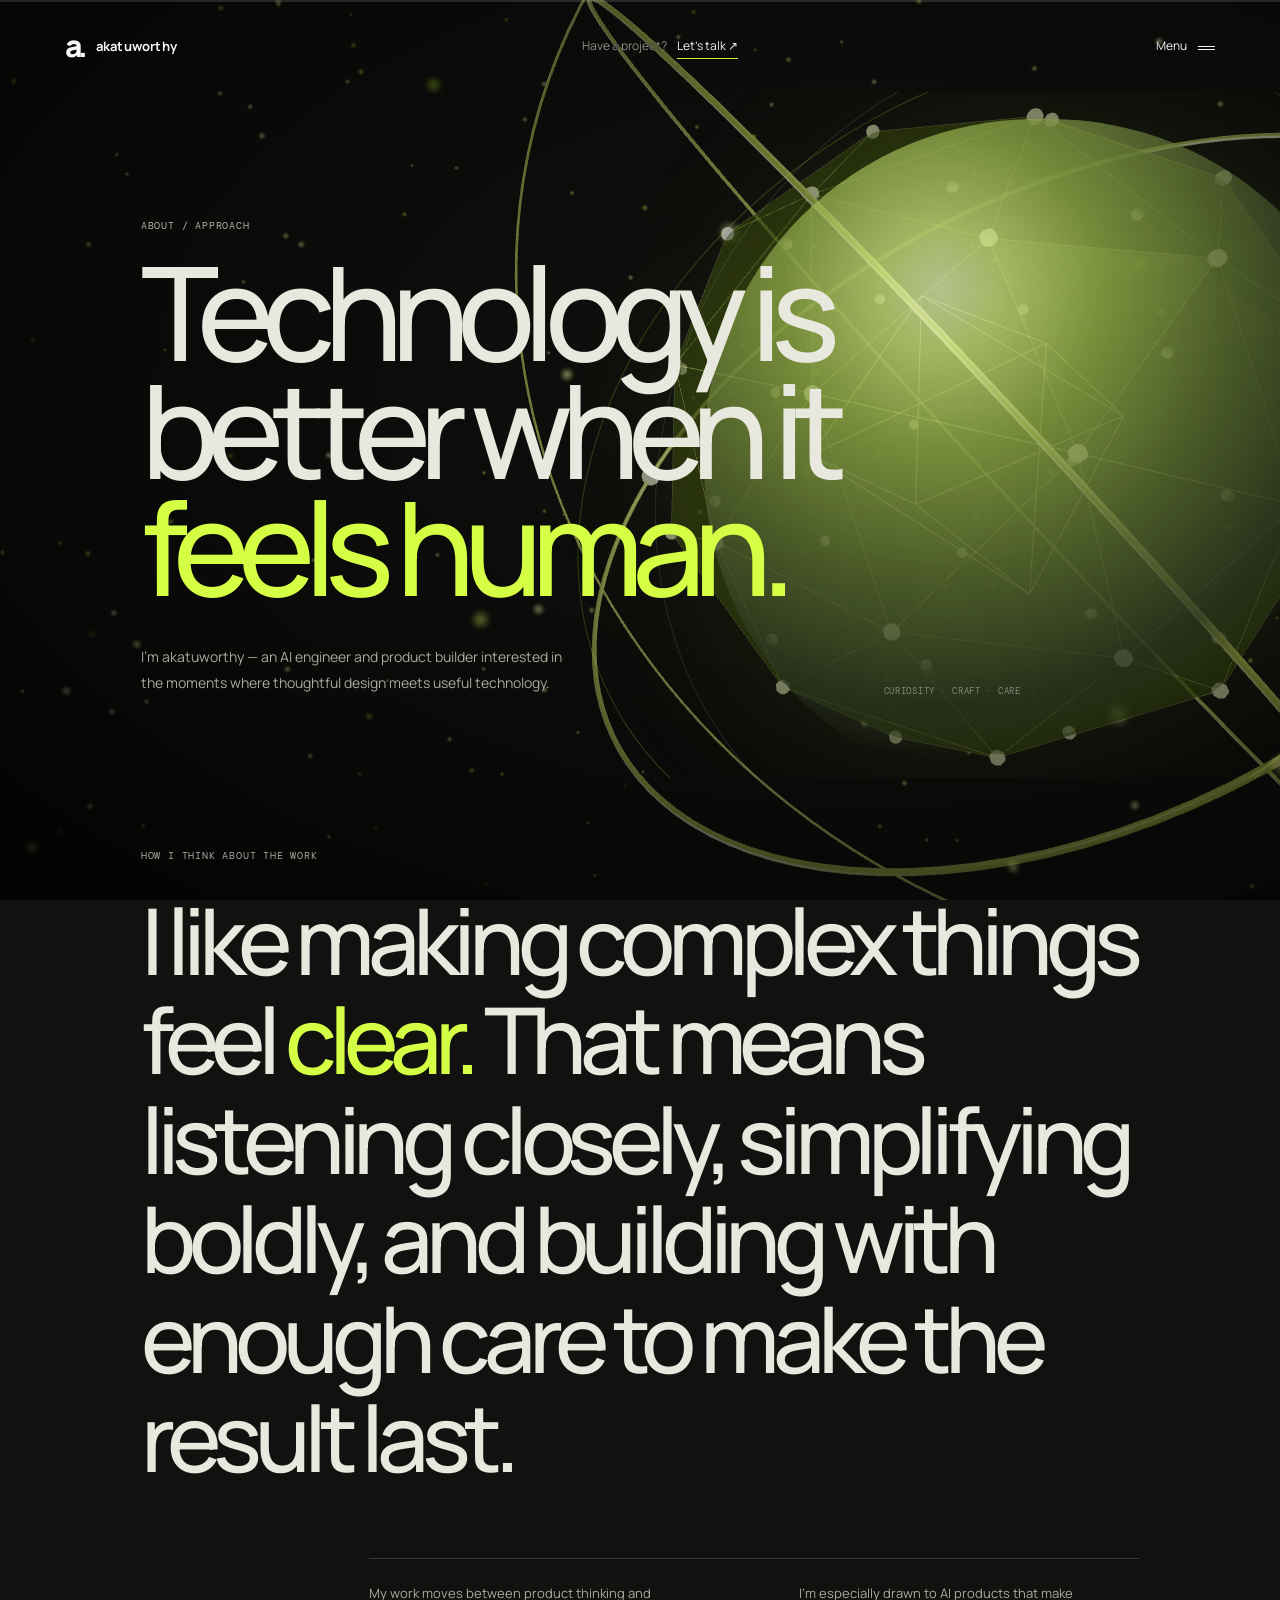
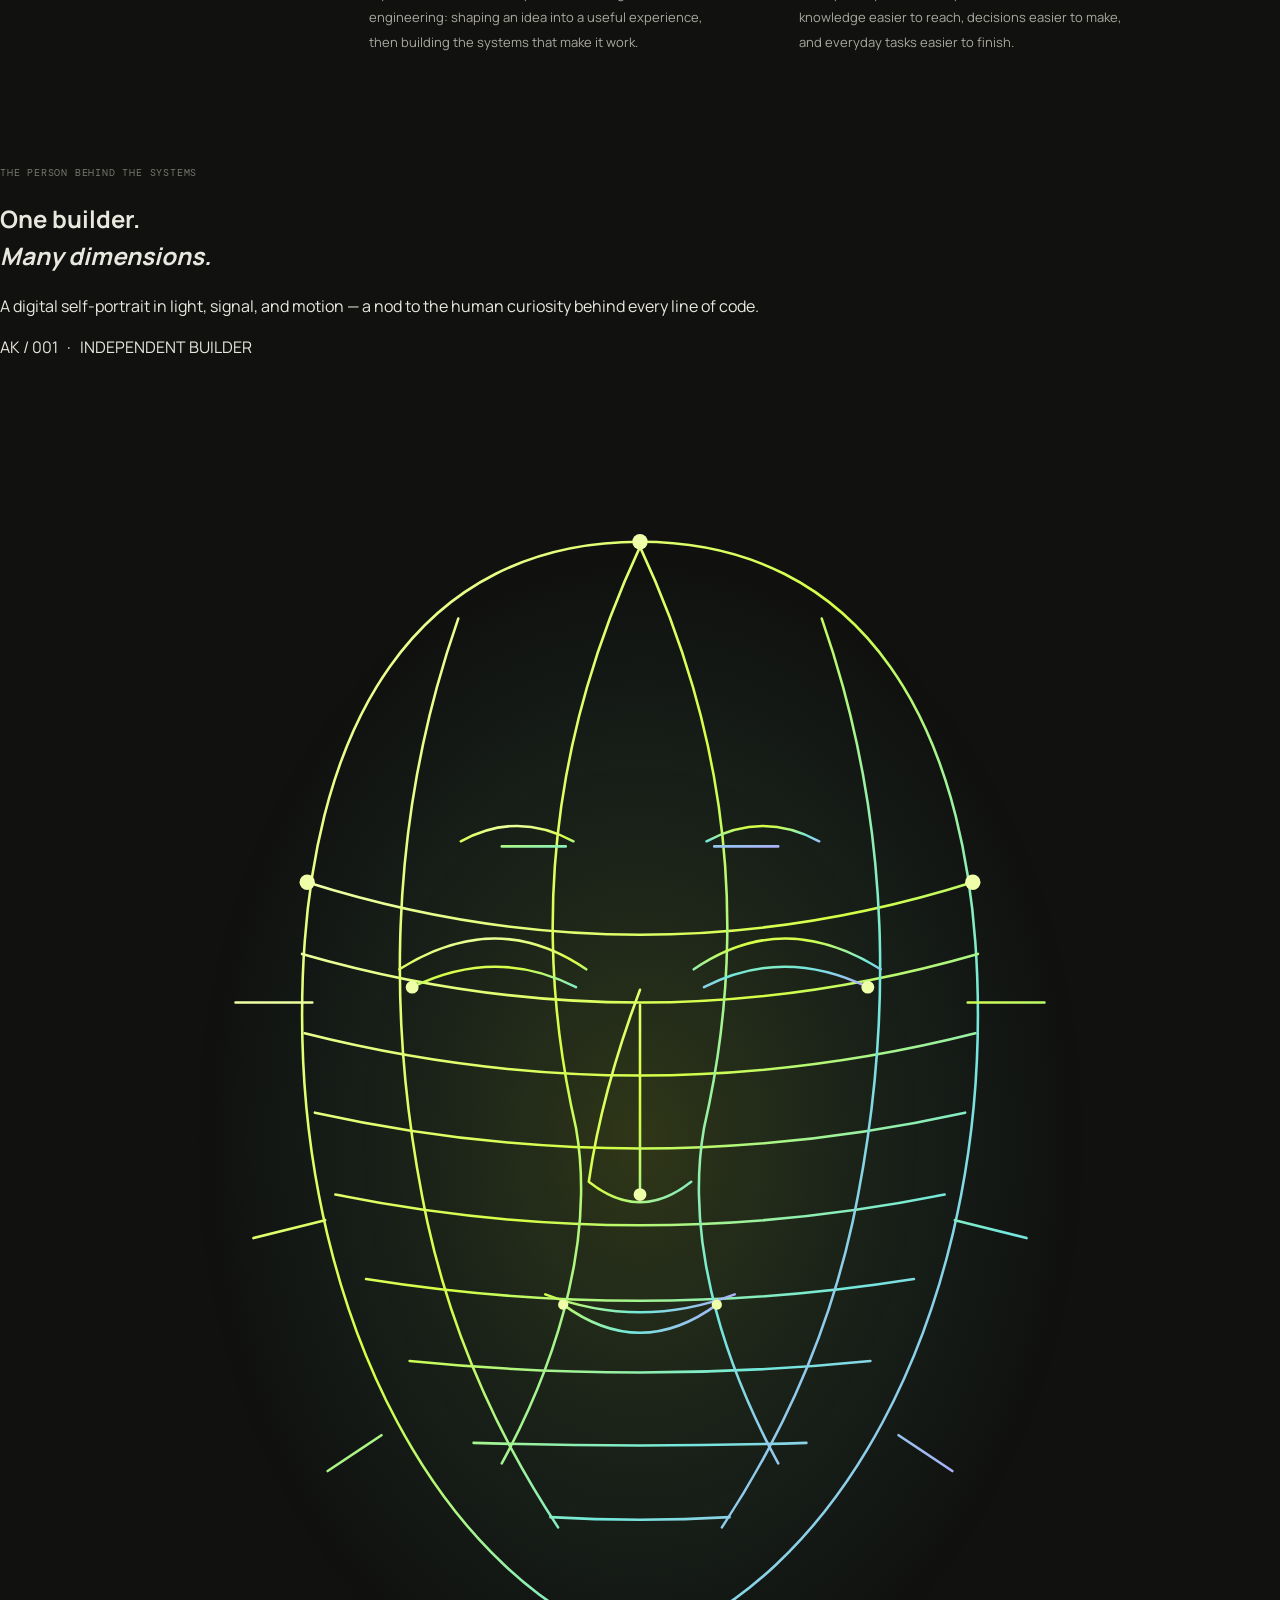
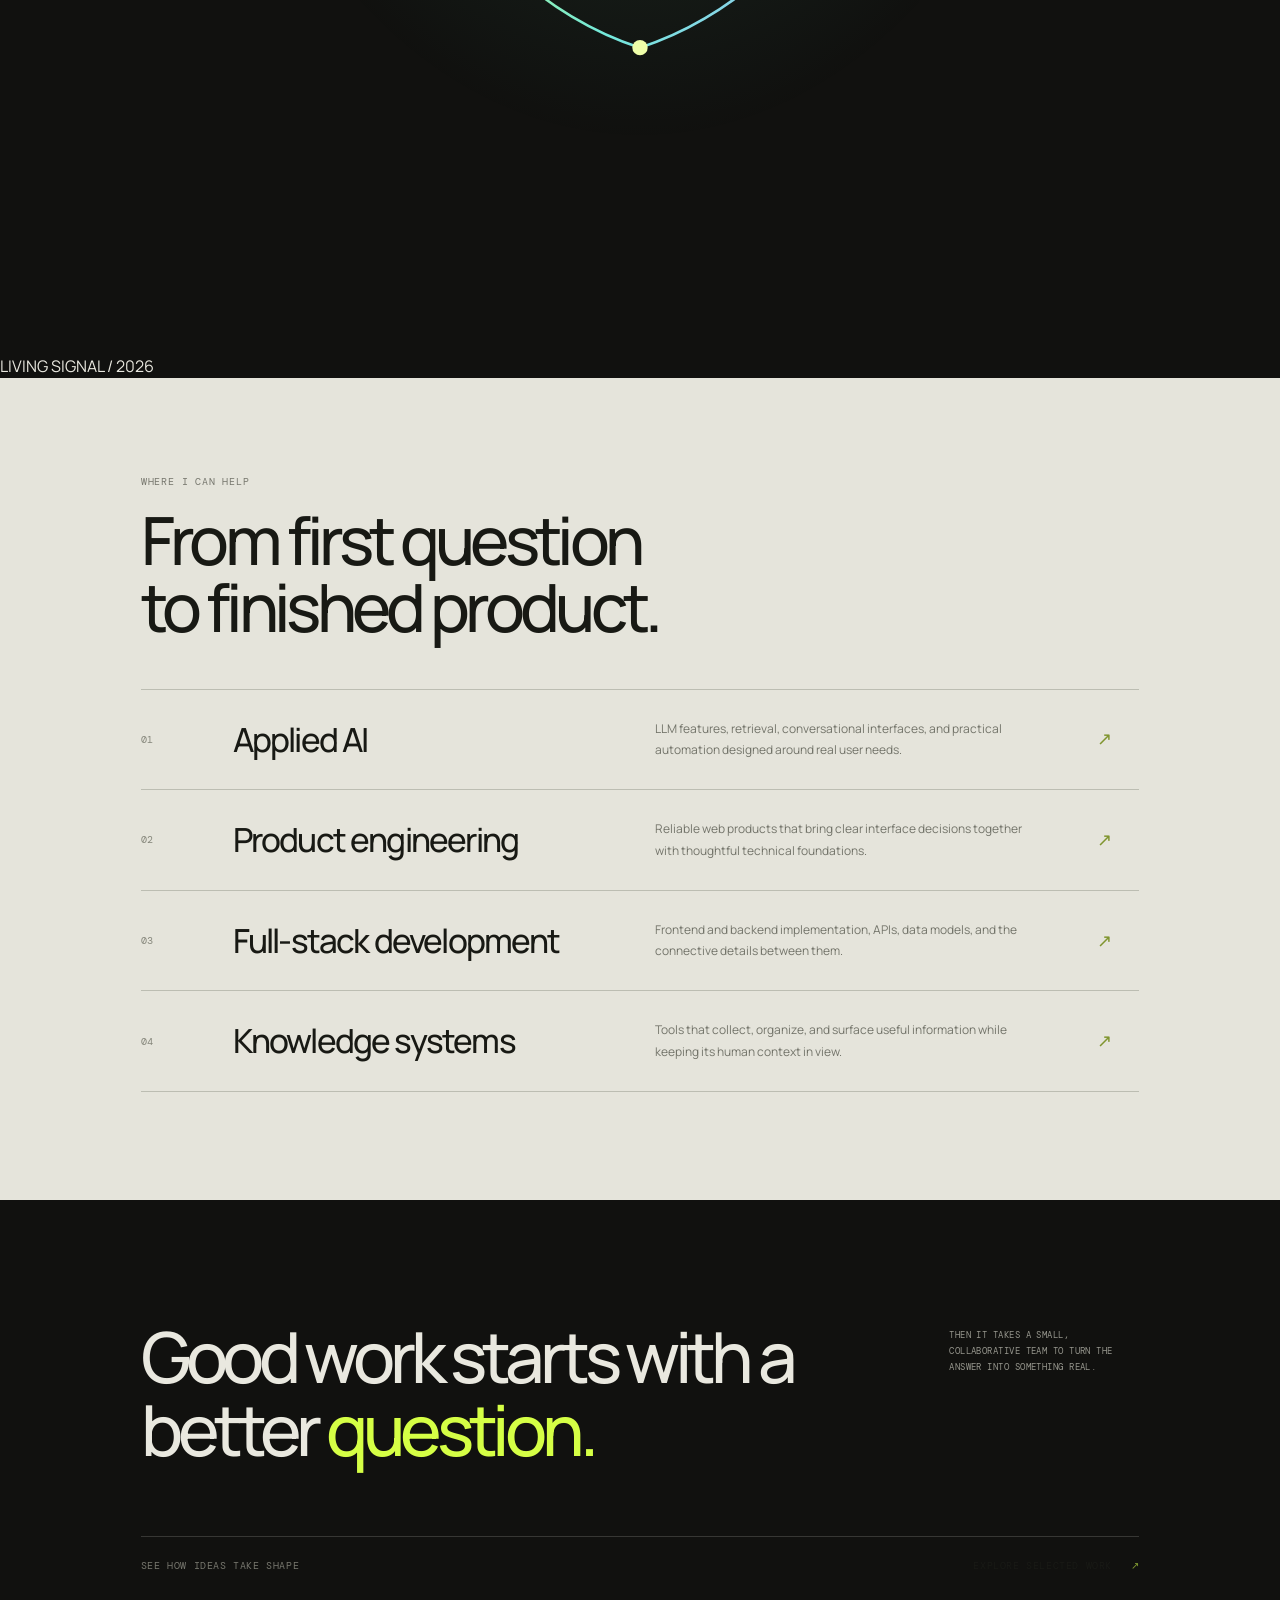
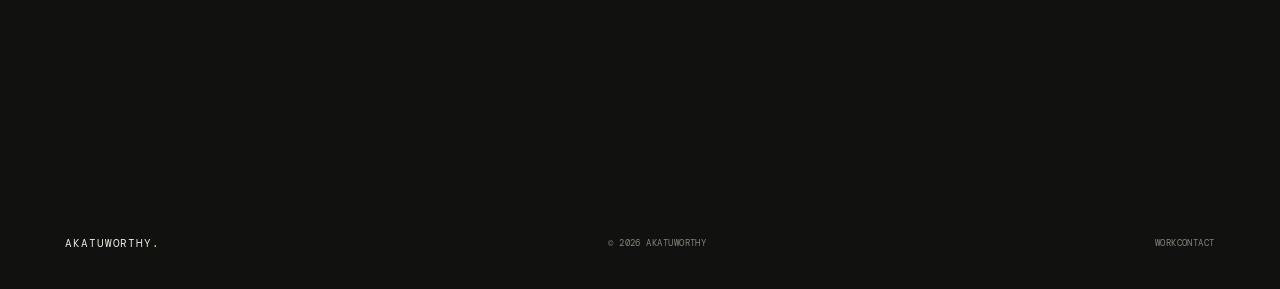
==== commit 1f5cafa5: "." ====
--- a/about.html
+++ b/about.html
@@ -14,6 +14,29 @@
   <main id="top" class="inner-page about-page">
     <section class="inner-hero" id="story"><div class="inner-hero-art" aria-hidden="true"></div><p class="eyebrow">About / Approach</p><h1 class="reveal">Technology is<br />better when it<br /><em>feels human.</em></h1><div class="inner-hero-note"><p>I’m akatuworthy — an AI engineer and product builder interested in the moments where thoughtful design meets useful technology.</p><span class="inner-hero-index">Curiosity · Craft · Care</span></div></section>
     <section class="about-intro"><p class="eyebrow">How I think about the work</p><h2 class="reveal">I like making complex things feel <em>clear.</em> That means listening closely, simplifying boldly, and building with enough care to make the result last.</h2><div class="about-intro-copy"><p>My work moves between product thinking and engineering: shaping an idea into a useful experience, then building the systems that make it work.</p><p>I’m especially drawn to AI products that make knowledge easier to reach, decisions easier to make, and everyday tasks easier to finish.</p></div></section>
+    <section class="portrait-stage" aria-labelledby="portrait-heading">
+      <div class="portrait-copy"><p class="eyebrow">The person behind the systems</p><h2 id="portrait-heading">One builder.<br /><em>Many dimensions.</em></h2><p>A digital self-portrait in light, signal, and motion — a nod to the human curiosity behind every line of code.</p><span class="portrait-index">AK / 001&nbsp;&nbsp; · &nbsp;&nbsp;INDEPENDENT BUILDER</span></div>
+      <div class="portrait-visual" aria-hidden="true">
+        <div class="portrait-orbit orbit-a"></div><div class="portrait-orbit orbit-b"></div>
+        <div class="portrait-glow"></div>
+        <svg class="portrait-face" viewBox="0 0 500 620" role="presentation">
+          <defs><linearGradient id="holoStroke" x1="0" y1="0" x2="1" y2="1"><stop offset="0" stop-color="#efffa9"/><stop offset=".43" stop-color="#d5ff45"/><stop offset=".72" stop-color="#73e9dc"/><stop offset="1" stop-color="#b8a3ff"/></linearGradient><radialGradient id="holoFill"><stop offset="0" stop-color="#d5ff45" stop-opacity=".16"/><stop offset="1" stop-color="#43d9d0" stop-opacity="0"/></radialGradient></defs>
+          <ellipse class="face-fill" cx="250" cy="305" rx="175" ry="235" fill="url(#holoFill)"/>
+          <g class="face-lines" fill="none" stroke="url(#holoStroke)" stroke-linecap="round" stroke-linejoin="round">
+            <path class="face-outline" d="M250 71 C165 71 118 140 118 256 C118 375 173 478 250 503 C327 478 382 375 382 256 C382 140 335 71 250 71Z"/>
+            <path d="M120 204 Q250 245 380 204M118 232 Q250 270 382 232M119 263 Q250 296 381 263M123 294 Q250 322 377 294M131 326 Q250 350 369 326M143 359 Q250 376 357 359M160 391 Q250 400 340 391M185 423 Q250 425 315 423M215 452 Q250 454 285 452"/>
+            <path d="M250 73 C214 150 208 226 225 300 C232 340 220 387 196 431M250 73 C286 150 292 226 275 300 C268 340 280 387 304 431M179 101 C151 181 151 262 167 337 C176 378 193 418 218 456M321 101 C349 181 349 262 333 337 C324 378 307 418 282 456"/>
+            <path d="M156 238 Q194 214 229 238M271 238 Q306 214 344 238M161 245 Q194 229 225 245M275 245 Q306 229 339 245"/>
+            <path d="M250 246 Q235 286 230 321 Q250 337 270 321M250 252 Q250 292 250 326M213 365 Q250 379 287 365M220 369 Q250 391 280 369"/>
+            <path d="M180 188 Q202 176 224 188M276 188 Q298 176 320 188M196 190 L221 190M279 190 L304 190"/>
+            <path d="M122 251 L92 251M127 336 L99 343M149 420 L128 434M378 251 L408 251M373 336 L401 343M351 420 L372 434"/>
+          </g>
+          <g class="face-nodes" fill="#efffa9"><circle cx="120" cy="204" r="3"/><circle cx="380" cy="204" r="3"/><circle cx="250" cy="71" r="3"/><circle cx="250" cy="503" r="3"/><circle cx="161" cy="245" r="2.5"/><circle cx="339" cy="245" r="2.5"/><circle cx="250" cy="326" r="2.5"/><circle cx="220" cy="369" r="2"/><circle cx="280" cy="369" r="2"/></g>
+        </svg>
+        <div class="portrait-scan"></div><div class="portrait-glitch"></div>
+        <span class="portrait-side-label">LIVING SIGNAL / 2026</span>
+      </div>
+    </section>
     <section class="about-pillars"><p class="eyebrow">Where I can help</p><h2>From first question<br />to finished product.</h2><div class="pillar-list">
       <article class="pillar reveal"><small>01</small><h3>Applied AI</h3><p>LLM features, retrieval, conversational interfaces, and practical automation designed around real user needs.</p><span>↗</span></article>
       <article class="pillar reveal"><small>02</small><h3>Product engineering</h3><p>Reliable web products that bring clear interface decisions together with thoughtful technical foundations.</p><span>↗</span></article>
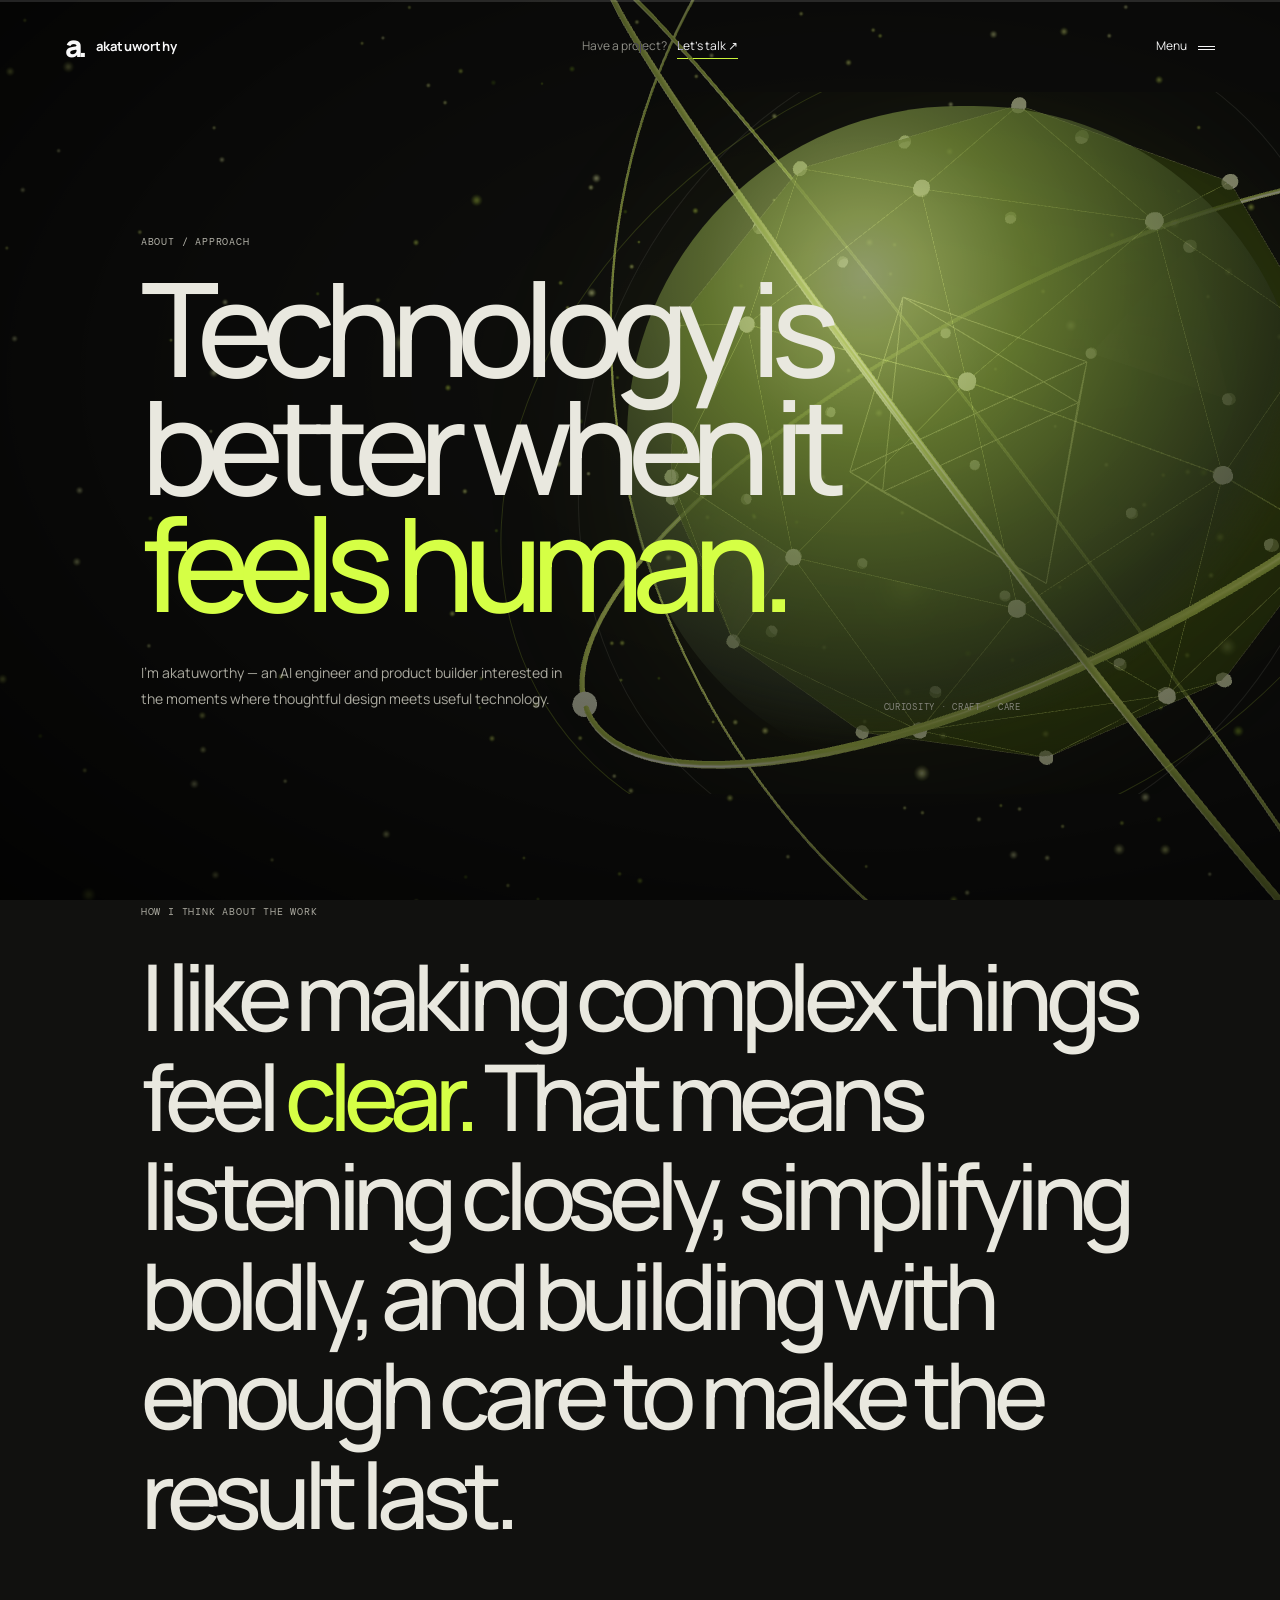
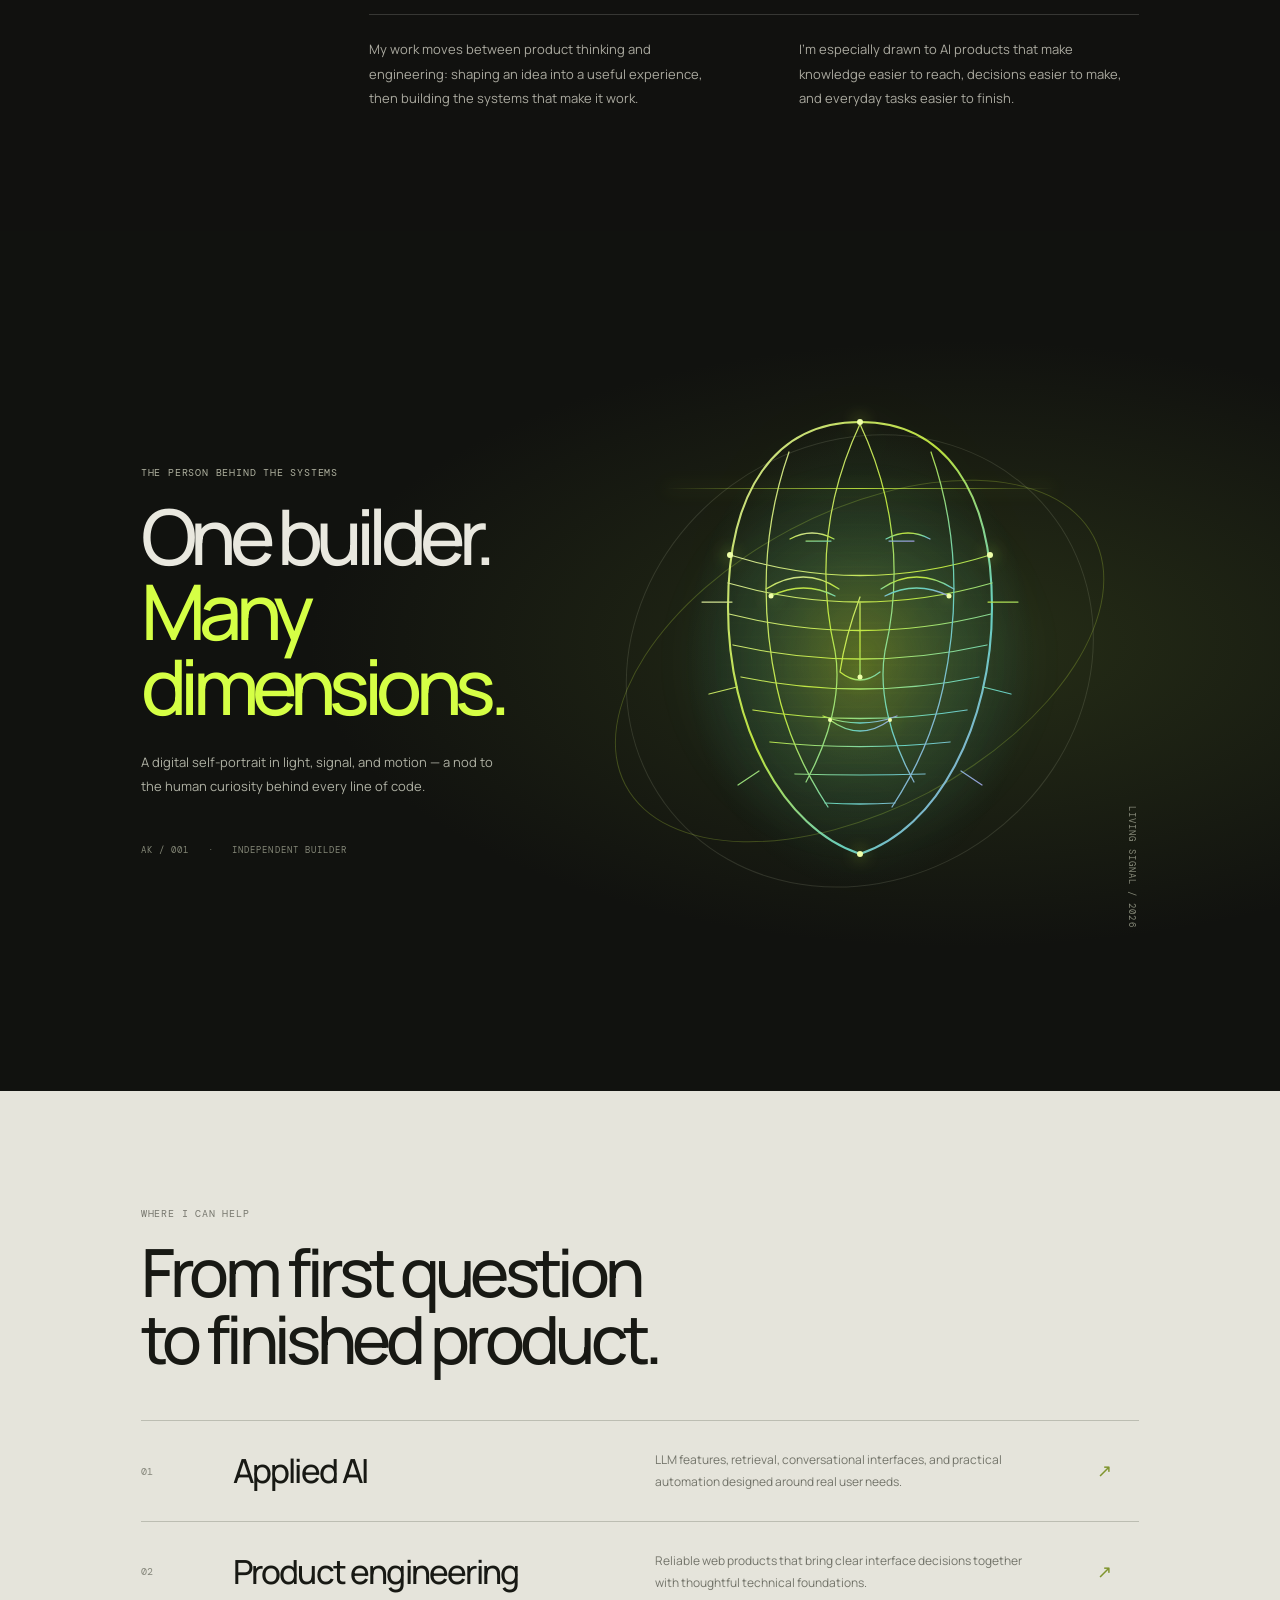
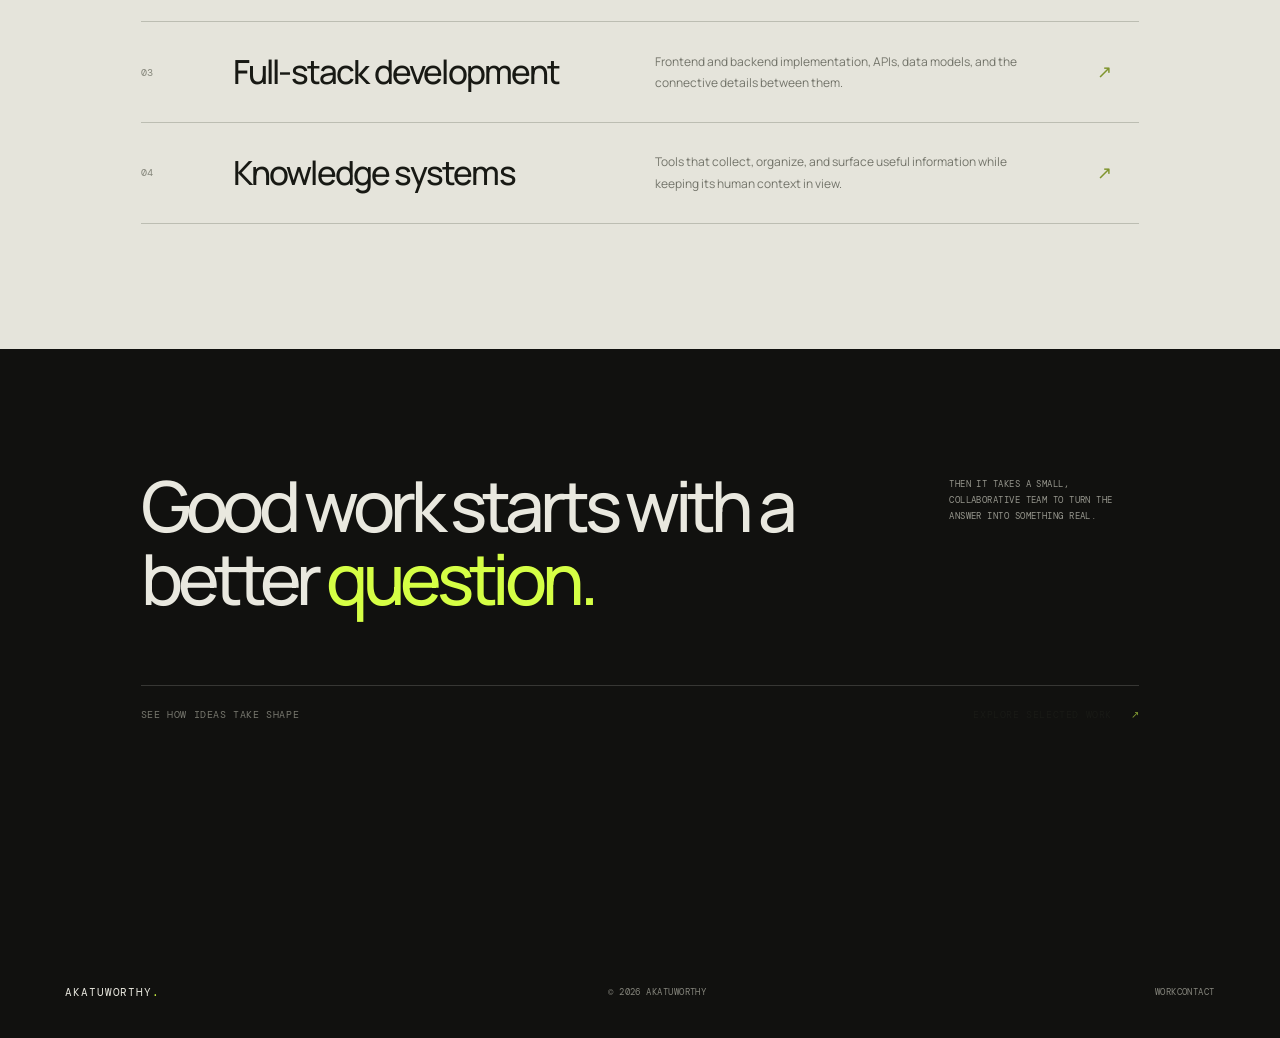
==== commit 9bd4c42d: "Apply About page redesign styles" ====
--- a/about.html
+++ b/about.html
@@ -4,7 +4,7 @@
   <meta charset="UTF-8" /><meta name="viewport" content="width=device-width, initial-scale=1.0" /><meta name="theme-color" content="#11110f" />
   <title>About — akatuworthy</title><meta name="description" content="The approach and capabilities behind akatuworthy's AI and software work." />
   <script>document.documentElement.classList.add('js')</script>
-  <link rel="preconnect" href="https://fonts.googleapis.com" /><link rel="preconnect" href="https://fonts.gstatic.com" crossorigin /><link href="https://fonts.googleapis.com/css2?family=DM+Mono:wght@400;500&family=Manrope:wght@400;500;600;700;800&display=swap" rel="stylesheet" /><link rel="stylesheet" href="styles.css" /><link rel="stylesheet" href="pages.css" />
+  <link rel="preconnect" href="https://fonts.googleapis.com" /><link rel="preconnect" href="https://fonts.gstatic.com" crossorigin /><link href="https://fonts.googleapis.com/css2?family=DM+Mono:wght@400;500&family=Manrope:wght@400;500;600;700;800&display=swap" rel="stylesheet" /><link rel="stylesheet" href="styles.css" /><link rel="stylesheet" href="pages.css" /><link rel="stylesheet" href="about-redesign.css" />
 </head>
 <body>
   <div class="page-curtain" aria-hidden="true"></div><div id="canvas-container" class="canvas-container" aria-hidden="true"></div><div class="canvas-overlay" aria-hidden="true"></div><div class="scroll-progress" aria-hidden="true"><span id="scrollProgressBar"></span></div>
--- a/about-redesign.css
+++ b/about-redesign.css
@@ -0,0 +1,130 @@
+/* About page portrait and editorial treatment */
+.about-page .inner-hero { min-height: 78svh; }
+.about-page .inner-hero h1 { max-width: 900px; }
+.about-page .inner-hero-art { right: -2%; top: 2%; opacity: .52; }
+.portrait-stage {
+  position: relative;
+  z-index: 2;
+  min-height: 720px;
+  padding: 120px 11vw;
+  display: grid;
+  grid-template-columns: .82fr 1.18fr;
+  align-items: center;
+  gap: 4vw;
+  overflow: hidden;
+  background: radial-gradient(ellipse at 75% 48%,rgba(72,91,35,.38),transparent 48%),#11120f;
+}
+.portrait-copy { position: relative; z-index: 2; max-width: 490px; }
+.portrait-copy .eyebrow { color: #aeb09e; }
+.portrait-copy h2 {
+  margin: 0 0 26px;
+  font-size: clamp(48px,6vw,82px);
+  line-height: .98;
+  letter-spacing: -.085em;
+  font-weight: 500;
+}
+.portrait-copy h2 em { color: var(--acid); font-style: normal; }
+.portrait-copy>p:not(.eyebrow) { max-width: 360px; color: #aeb0a3; font-size: 13px; line-height: 1.9; }
+.portrait-index,.portrait-side-label {
+  display: block;
+  margin-top: 44px;
+  color: #858878;
+  font: 9px/1.6 var(--mono);
+  letter-spacing: .12em;
+}
+.portrait-visual {
+  position: relative;
+  min-height: 570px;
+  display: grid;
+  place-items: center;
+  isolation: isolate;
+}
+.portrait-face {
+  position: relative;
+  z-index: 2;
+  width: min(100%,500px);
+  height: auto;
+  overflow: visible;
+  filter: drop-shadow(0 0 24px rgba(213,255,69,.16));
+}
+.face-lines { stroke-width: 1.25; opacity: .86; }
+.face-outline { stroke-width: 2.1; }
+.face-nodes { filter: drop-shadow(0 0 8px #d5ff45); }
+.portrait-glow {
+  position: absolute;
+  z-index: -1;
+  width: 70%;
+  aspect-ratio: 1;
+  border-radius: 50%;
+  background: radial-gradient(circle,rgba(213,255,69,.17),rgba(73,220,196,.07) 38%,transparent 70%);
+  filter: blur(12px);
+}
+.portrait-orbit {
+  position: absolute;
+  z-index: 0;
+  width: 95%;
+  height: 48%;
+  border: 1px solid rgba(213,255,69,.22);
+  border-radius: 50%;
+  transform: rotate(-28deg);
+}
+.portrait-orbit.orbit-b {
+  width: 78%;
+  height: 78%;
+  border-color: rgba(230,238,201,.13);
+  transform: rotate(54deg);
+}
+.portrait-scan {
+  position: absolute;
+  z-index: 3;
+  width: 70%;
+  height: 1px;
+  top: 22%;
+  background: linear-gradient(90deg,transparent,rgba(213,255,69,.8),transparent);
+  box-shadow: 0 0 18px rgba(213,255,69,.45);
+  animation: portrait-scan 6s ease-in-out infinite alternate;
+}
+.portrait-glitch {
+  position: absolute;
+  z-index: 1;
+  inset: 12% 16%;
+  opacity: .13;
+  background: repeating-linear-gradient(0deg,transparent 0 7px,rgba(213,255,69,.3) 8px,transparent 9px 14px);
+  mask-image: radial-gradient(ellipse,black,transparent 68%);
+  pointer-events: none;
+}
+.portrait-side-label {
+  position: absolute;
+  right: 0;
+  bottom: 7%;
+  writing-mode: vertical-rl;
+  margin: 0;
+}
+@keyframes portrait-scan {
+  from { transform: translateY(0); opacity: .45; }
+  to { transform: translateY(310px); opacity: .9; }
+}
+.about-page .about-intro { padding-top: 110px; padding-bottom: 120px; }
+.about-page .about-pillars { padding-top: 115px; padding-bottom: 125px; }
+.about-page .pillar:hover { background: rgba(20,22,15,.035); }
+@media(max-width:760px) {
+  .about-page .inner-hero { min-height: 740px; }
+  .portrait-stage {
+    min-height: 0;
+    padding: 82px 8vw 92px;
+    grid-template-columns: 1fr;
+    gap: 10px;
+  }
+  .portrait-copy h2 { font-size: clamp(48px,11vw,70px); }
+  .portrait-copy>p:not(.eyebrow) { max-width: 300px; }
+  .portrait-index { margin-top: 28px; }
+  .portrait-visual { min-height: 410px; margin: 0 -5vw; }
+  .portrait-face { width: min(100%,390px); }
+  .portrait-side-label { right: 5%; bottom: 5%; font-size: 8px; }
+  .portrait-scan { width: 78%; }
+  .about-page .about-intro { padding-top: 76px; padding-bottom: 85px; }
+  .about-page .about-pillars { padding-top: 80px; padding-bottom: 88px; }
+}
+@media(prefers-reduced-motion:reduce) {
+  .portrait-scan { animation: none; opacity: .5; }
+}
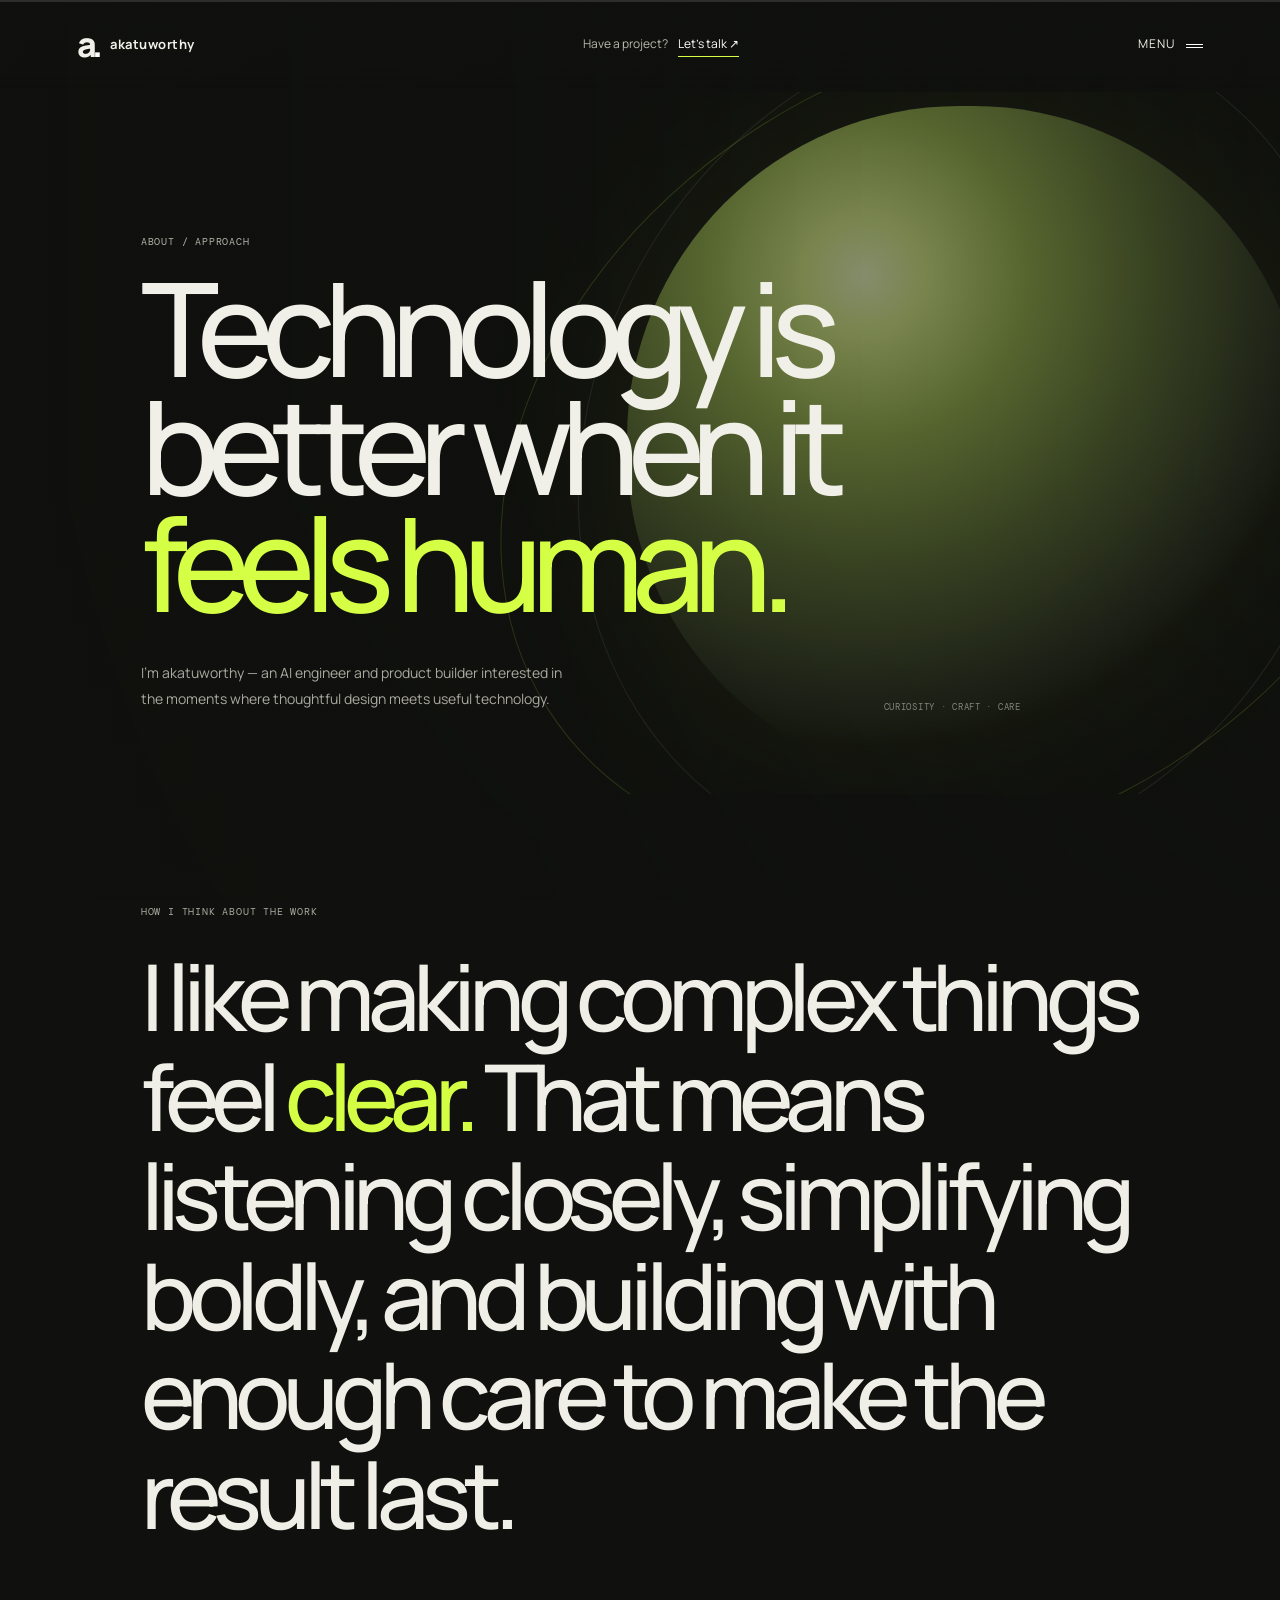
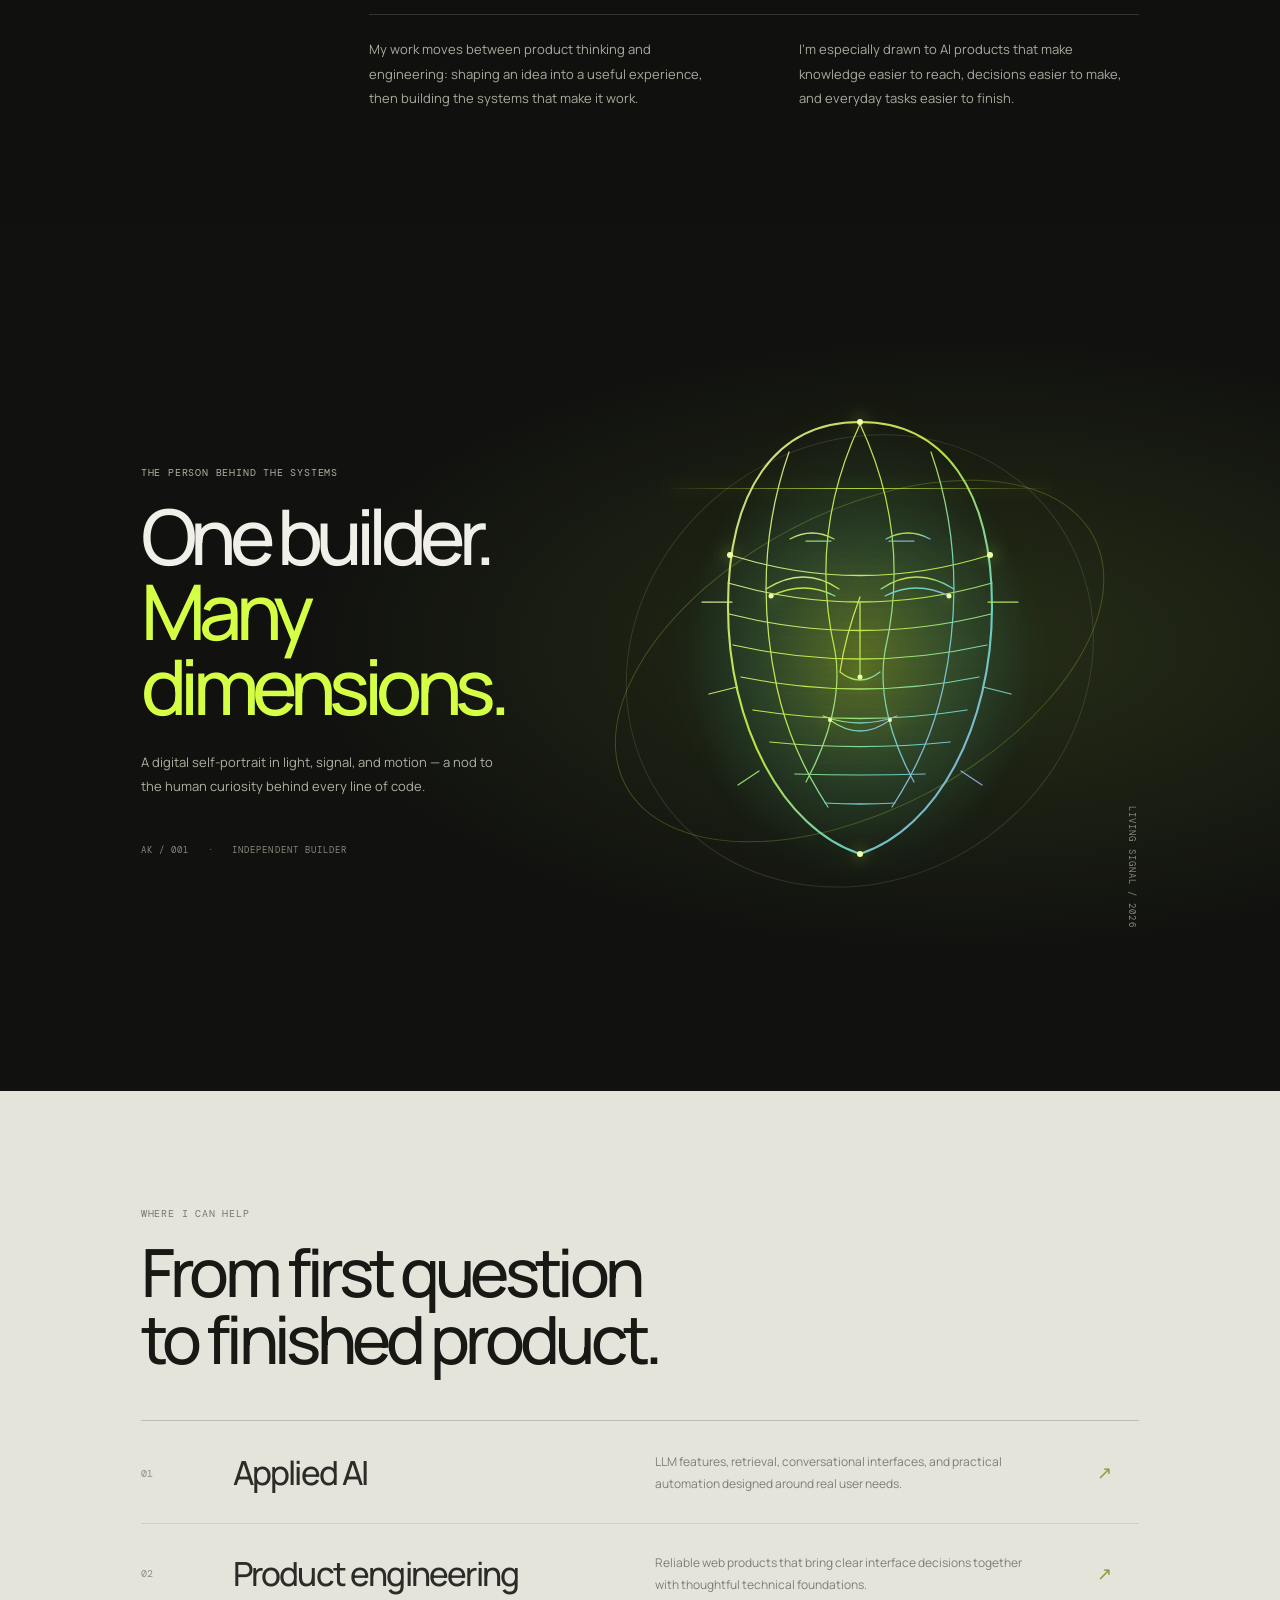
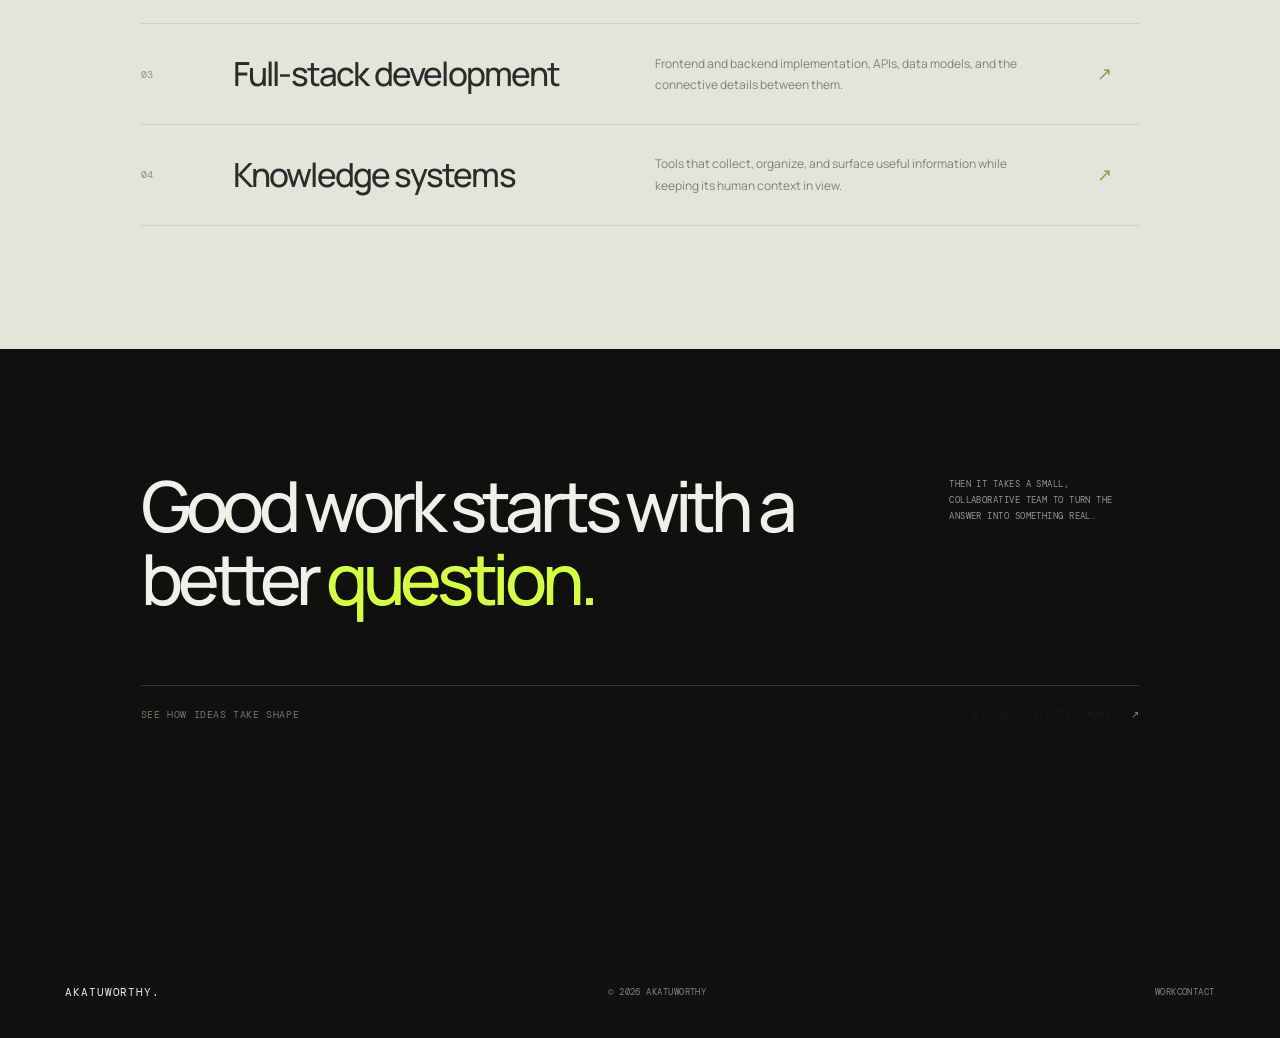
==== commit 12566ba3: "Apply shared visual system to about.html" ====
--- a/about.html
+++ b/about.html
@@ -4,7 +4,7 @@
   <meta charset="UTF-8" /><meta name="viewport" content="width=device-width, initial-scale=1.0" /><meta name="theme-color" content="#11110f" />
   <title>About — akatuworthy</title><meta name="description" content="The approach and capabilities behind akatuworthy's AI and software work." />
   <script>document.documentElement.classList.add('js')</script>
-  <link rel="preconnect" href="https://fonts.googleapis.com" /><link rel="preconnect" href="https://fonts.gstatic.com" crossorigin /><link href="https://fonts.googleapis.com/css2?family=DM+Mono:wght@400;500&family=Manrope:wght@400;500;600;700;800&display=swap" rel="stylesheet" /><link rel="stylesheet" href="styles.css" /><link rel="stylesheet" href="pages.css" /><link rel="stylesheet" href="about-redesign.css" />
+  <link rel="preconnect" href="https://fonts.googleapis.com" /><link rel="preconnect" href="https://fonts.gstatic.com" crossorigin /><link href="https://fonts.googleapis.com/css2?family=DM+Mono:wght@400;500&family=Manrope:wght@400;500;600;700;800&display=swap" rel="stylesheet" /><link rel="stylesheet" href="styles.css" /><link rel="stylesheet" href="pages.css" /><link rel="stylesheet" href="redesign.css" /><link rel="stylesheet" href="about-redesign.css" />
 </head>
 <body>
   <div class="page-curtain" aria-hidden="true"></div><div id="canvas-container" class="canvas-container" aria-hidden="true"></div><div class="canvas-overlay" aria-hidden="true"></div><div class="scroll-progress" aria-hidden="true"><span id="scrollProgressBar"></span></div>
--- a/redesign.css
+++ b/redesign.css
@@ -0,0 +1,185 @@
+/* Lusion-inspired visual system — original implementation, no copied assets */
+:root {
+  --bg: #10110e;
+  --paper: #f1f0e8;
+  --muted: #a3a497;
+  --acid: #d5ff45;
+  --line: rgba(241,240,232,.16);
+  --ease: cubic-bezier(.2,.75,.25,1);
+}
+html { background: var(--bg); }
+body { background: var(--bg); color: var(--paper); }
+.canvas-container { opacity: .92; }
+.canvas-overlay {
+  background:
+    linear-gradient(90deg, rgba(16,17,14,.96) 0%, rgba(16,17,14,.82) 42%, rgba(16,17,14,.16) 100%),
+    linear-gradient(0deg, rgba(16,17,14,.42), transparent 45%);
+  mix-blend-mode: normal;
+}
+.site-header {
+  height: 88px;
+  padding-inline: 6vw;
+  background: linear-gradient(180deg,rgba(16,17,14,.72),transparent);
+  mix-blend-mode: normal;
+  color: var(--paper);
+}
+.brand-symbol { font-size: 34px; }
+.brand-name { letter-spacing: .04em; }
+.header-mail { color: #b9baad; }
+.header-mail span { border-color: var(--acid); }
+.menu-button { letter-spacing: .08em; text-transform: uppercase; }
+.hero {
+  min-height: max(760px,100svh);
+  height: auto;
+  max-height: none;
+  padding: 170px 10vw 78px;
+  isolation: isolate;
+}
+.hero:before {
+  content: "";
+  position: absolute;
+  inset: 0;
+  z-index: -1;
+  pointer-events: none;
+  opacity: .19;
+  background-image: linear-gradient(rgba(241,240,232,.08) 1px,transparent 1px),linear-gradient(90deg,rgba(241,240,232,.08) 1px,transparent 1px);
+  background-size: 84px 84px;
+  mask-image: linear-gradient(90deg,black,transparent 82%);
+}
+.hero-kicker { margin-bottom: clamp(42px,8vh,82px); color: #b7b8aa; }
+.hero-overline { font-size: 11px; letter-spacing: .16em; }
+.hero h1 {
+  max-width: 1100px;
+  font-size: clamp(62px,9.1vw,142px);
+  line-height: .91;
+  letter-spacing: -.095em;
+  font-weight: 500;
+  text-wrap: balance;
+}
+.hero h1 em {
+  color: var(--acid);
+  text-shadow: 0 0 54px rgba(213,255,69,.12);
+}
+.hero-bottom {
+  max-width: 800px;
+  margin-top: clamp(30px,5vh,54px);
+  gap: 42px;
+}
+.hero-description { max-width: 410px; color: #c0c1b6; font-size: 14px; }
+.circle-link {
+  width: 112px; height: 112px;
+  border-color: rgba(241,240,232,.42);
+  backdrop-filter: blur(12px);
+}
+.circle-link:hover { box-shadow: 0 0 36px rgba(213,255,69,.2); }
+.hero-index { left: 6vw; bottom: 34px; }
+.hero-orbit {
+  width: min(60vw,820px);
+  right: -8%;
+  top: 9%;
+  border-color: rgba(213,255,69,.16);
+}
+.hero-orbit:before,.hero-orbit:after { border-color: rgba(241,240,232,.12); }
+.orbit-label { color: rgba(241,240,232,.58); }
+.interlude {
+  min-height: 92svh;
+  height: auto;
+  padding: 15vh 10vw;
+  background: radial-gradient(ellipse at 76% 50%,#2b3520 0%,#171a13 40%,#10110e 78%);
+}
+.interlude h2 { font-size: clamp(64px,9vw,138px); letter-spacing: -.1em; }
+.interlude-orb { width: min(58vw,790px); opacity: .9; }
+.work {
+  height: auto;
+  min-height: 0;
+  display: block;
+  overflow: hidden;
+  padding: 120px 10vw 110px;
+  background: #e8e8df;
+  color: #171812;
+}
+.work .section-heading { margin-bottom: 52px; }
+.section-heading h2 { font-size: clamp(48px,7vw,96px); }
+.work-rail { overflow: visible; }
+.work-grid {
+  display: grid;
+  width: 100%;
+  height: auto;
+  grid-template-columns: repeat(2,minmax(0,1fr));
+  gap: 72px 24px;
+}
+.work-grid .project {
+  flex: initial;
+  height: auto;
+  min-width: 0;
+  display: block;
+}
+.work-grid .project-link { height: auto; display: block; }
+.work-grid .project-art {
+  width: 100%;
+  min-height: 0;
+  aspect-ratio: 1.24;
+  flex: initial;
+  border-radius: 2px;
+  transition: transform .75s var(--ease), filter .75s var(--ease);
+}
+.work-grid .project:hover .project-art { transform: translateY(-5px); filter: saturate(1.08); }
+.project-meta { margin-top: 18px; }
+.project h3 { font-size: clamp(24px,3vw,39px); }
+.project-summary { max-width: 440px; font-size: 13px; }
+.project-arrow { transition: transform .35s var(--ease),background .25s,color .25s; }
+.project:hover .project-arrow { transform: rotate(45deg); }
+.work .work-footer { margin-top: 72px; padding-top: 20px; }
+.marquee { padding-block: 18px; }
+.marquee-track { animation-duration: 34s; }
+.about { padding-top: 150px; padding-bottom: 150px; }
+.about-statement { max-width: 1120px; font-size: clamp(42px,6.7vw,88px); }
+.contact {
+  min-height: 700px;
+  padding: 120px 10vw 38px;
+  background: #d9ed91;
+}
+.contact h2 { font-size: clamp(66px,10vw,144px); }
+.site-footer { padding-inline: 6vw; }
+.reveal { transition-duration: 1s; }
+:focus-visible { outline: 2px solid var(--acid); outline-offset: 5px; }
+@media (max-width: 760px) {
+  .site-header { height: 74px; padding-inline: 7vw; }
+  .hero { min-height: 820px; padding: 150px 8vw 90px; }
+  .hero-kicker { max-width: 290px; line-height: 1.8; margin-bottom: 48px; }
+  .hero h1 { font-size: clamp(54px,12.8vw,88px); line-height: .96; letter-spacing: -.085em; }
+  .hero-bottom { flex-direction: column; align-items: flex-start; gap: 24px; }
+  .hero-description { max-width: 310px; font-size: 13px; }
+  .circle-link { width: 86px; height: 86px; align-self: flex-end; margin-top: -12px; }
+  .hero-orbit { width: 105vw; right: -56%; top: 26%; opacity: .55; }
+  .hero-index { left: 8vw; bottom: 28px; }
+  .interlude { min-height: 790px; padding: 120px 8vw 100px; }
+  .interlude-copy { margin-top: 8vh; }
+  .interlude h2 { font-size: clamp(58px,12.4vw,90px); }
+  .interlude-orb { width: 110vw; right: -52%; top: 68%; opacity: .5; }
+  .work { display: block; padding: 88px 8vw 82px; }
+  .work .section-heading { margin-bottom: 38px; }
+  .work-grid { display: grid; width: 100%; height: auto; grid-template-columns: 1fr; gap: 48px; }
+  .work-grid .project { display: block; height: auto; }
+  .work-grid .project-art { aspect-ratio: 1.12; }
+  .work .work-footer { margin-top: 48px; }
+  .about { padding-top: 100px; padding-bottom: 100px; }
+  .about-statement { margin: 42px 0 55px; font-size: clamp(38px,9.2vw,62px); }
+  .about-bottom { flex-direction: column; }
+  .expertise { min-width: 0; }
+  .contact { min-height: 620px; padding: 90px 8vw 28px; }
+  .contact h2 { font-size: clamp(58px,12vw,92px); }
+  .contact-orb { width: 100vw; right: -48%; top: 28%; opacity: .48; }
+  .site-footer { height: auto; min-height: 110px; padding: 24px 8vw; flex-wrap: wrap; gap: 16px; }
+  .site-footer>div { width: 100%; justify-content: space-between; }
+}
+@media (max-width: 390px) {
+  .hero { min-height: 760px; }
+  .hero h1 { font-size: 52px; }
+  .hero-kicker { font-size: 8px; }
+  .project h3 { font-size: 25px; }
+}
+@media (prefers-reduced-motion: reduce) {
+  .marquee-track { animation: none; }
+  .reveal { opacity: 1; transform: none; }
+}
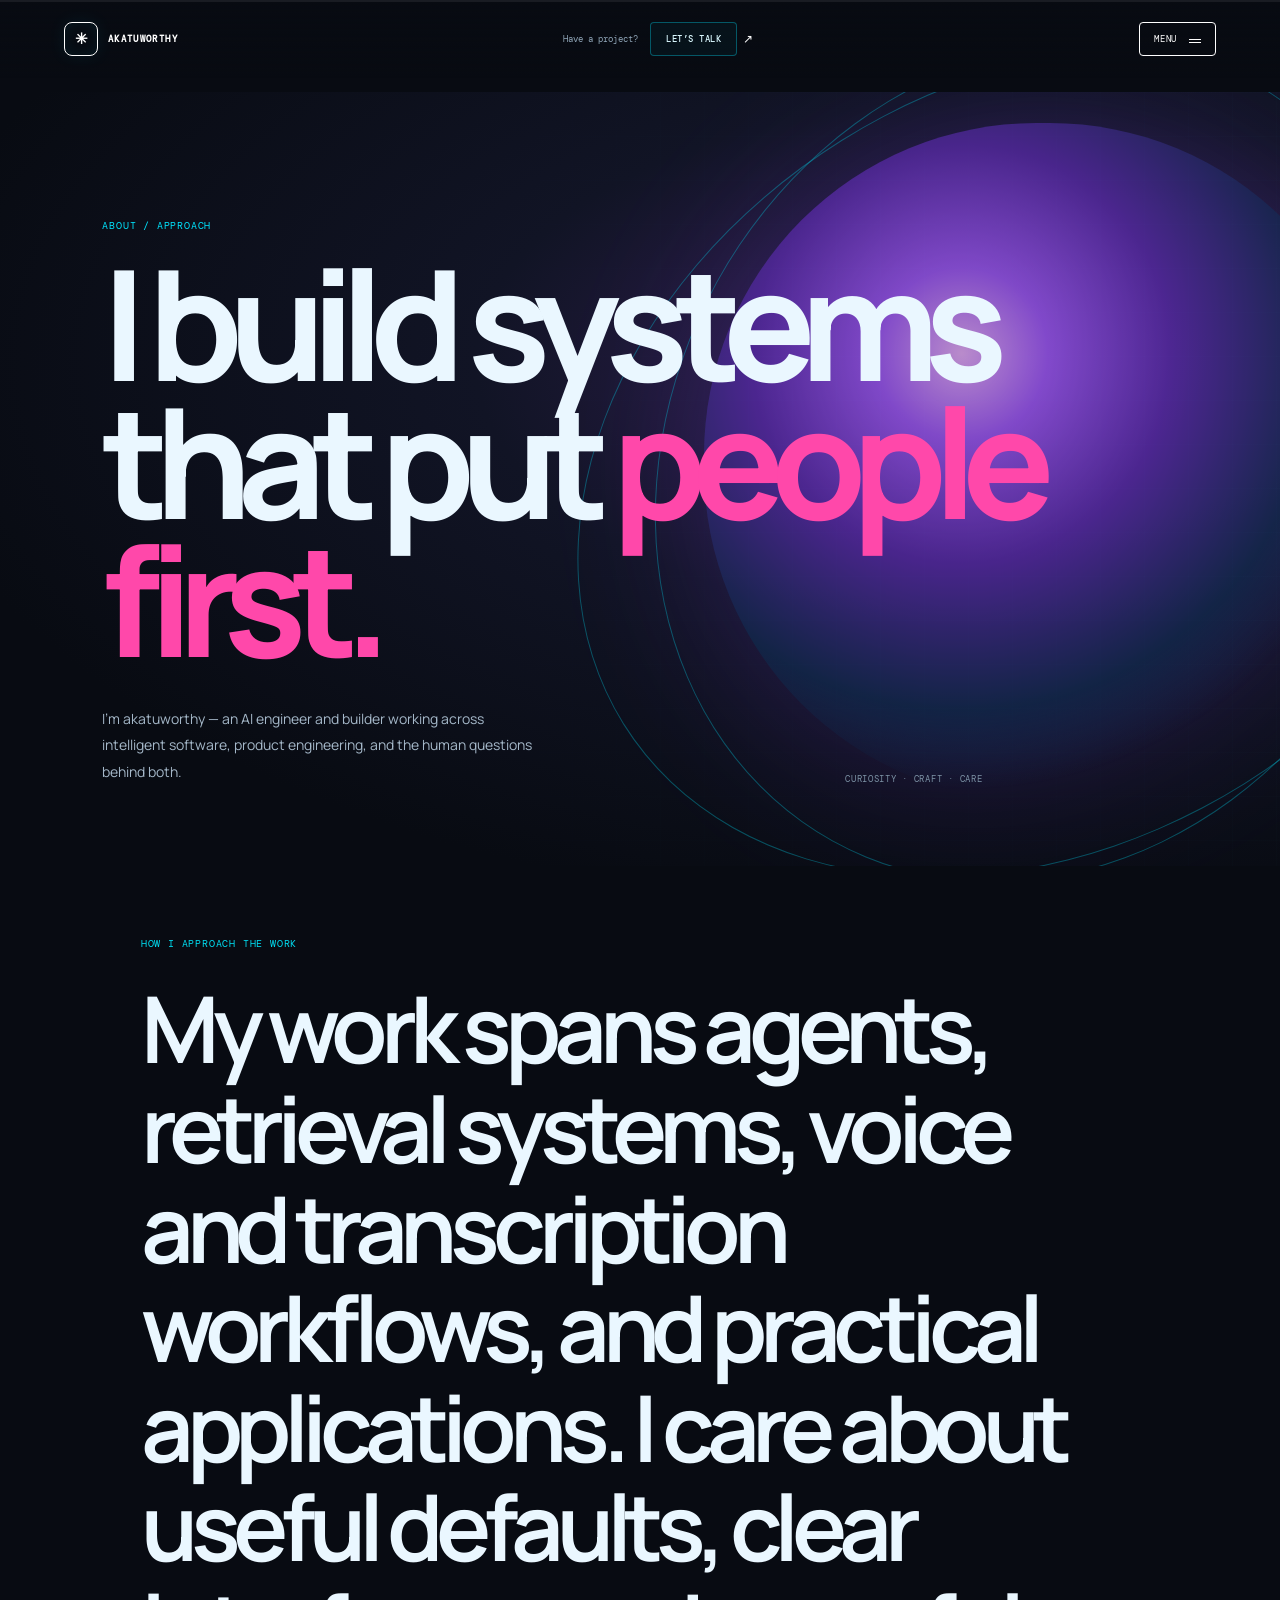
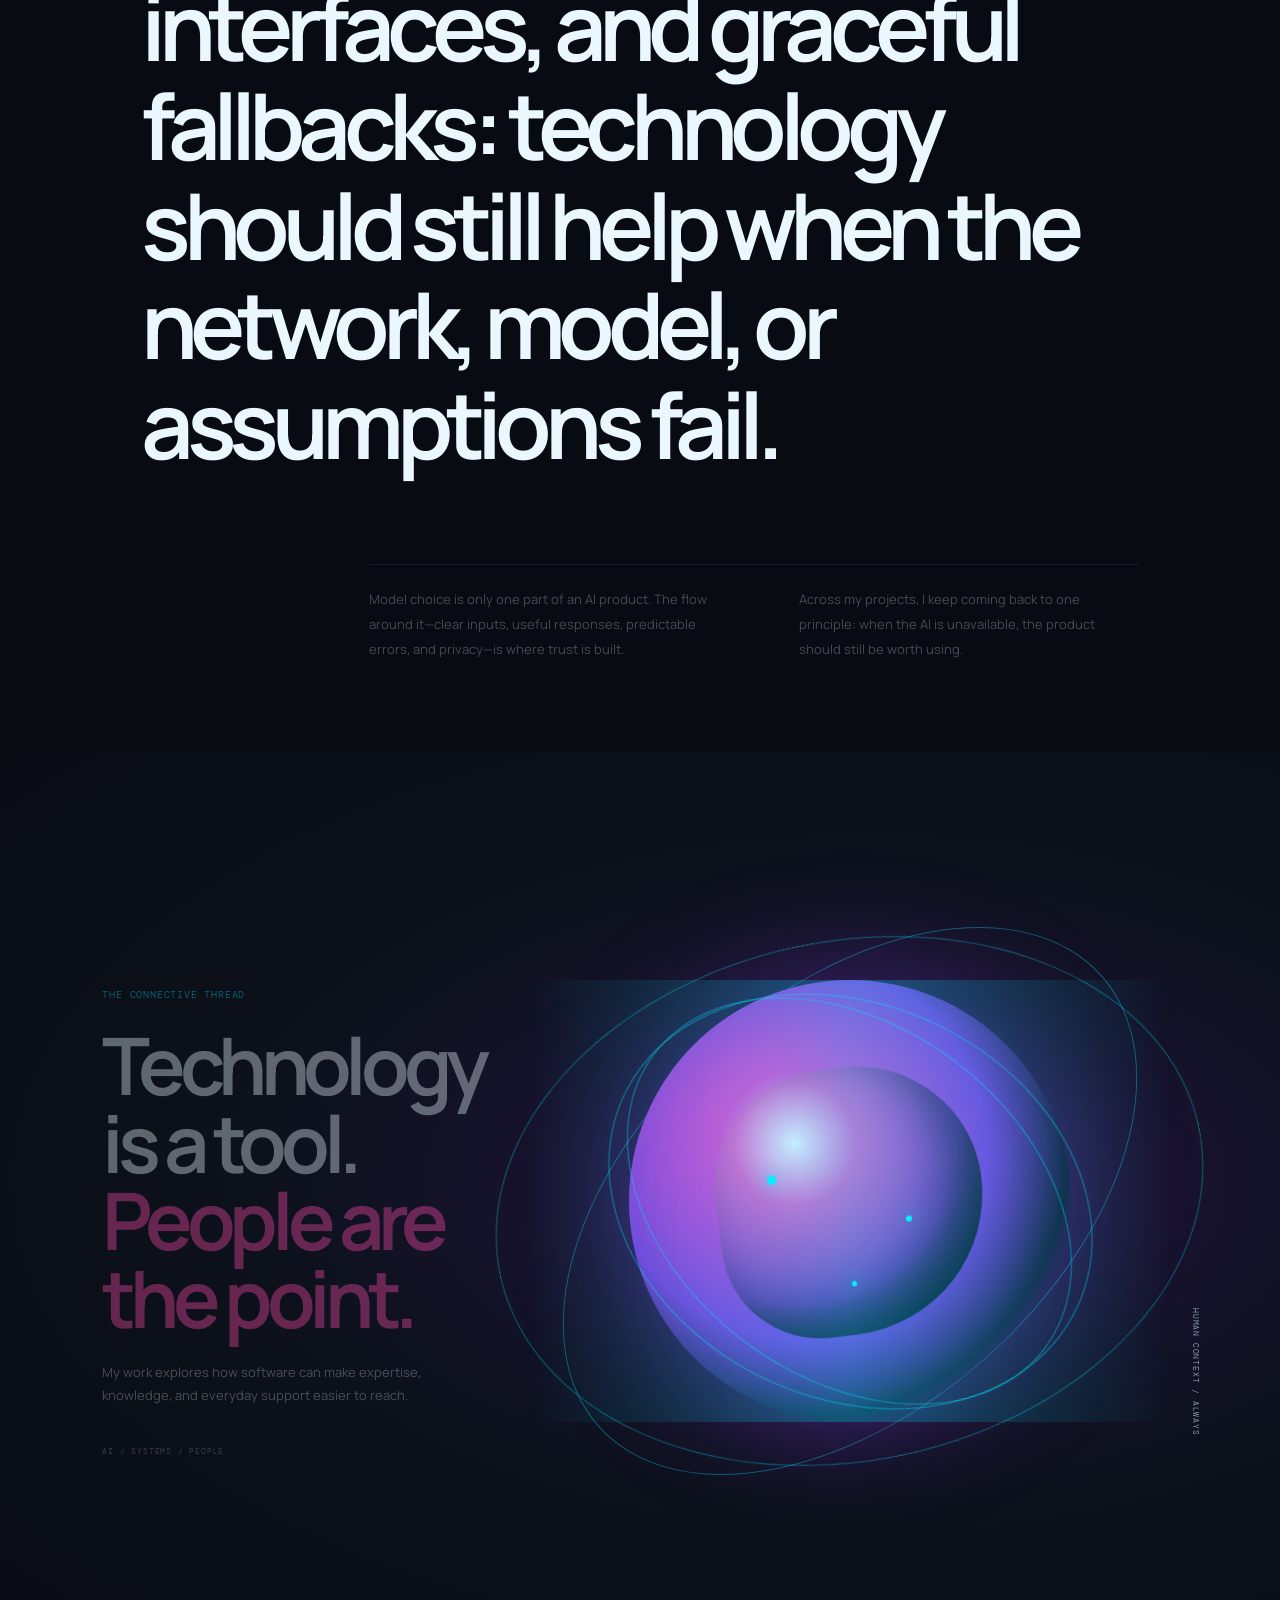
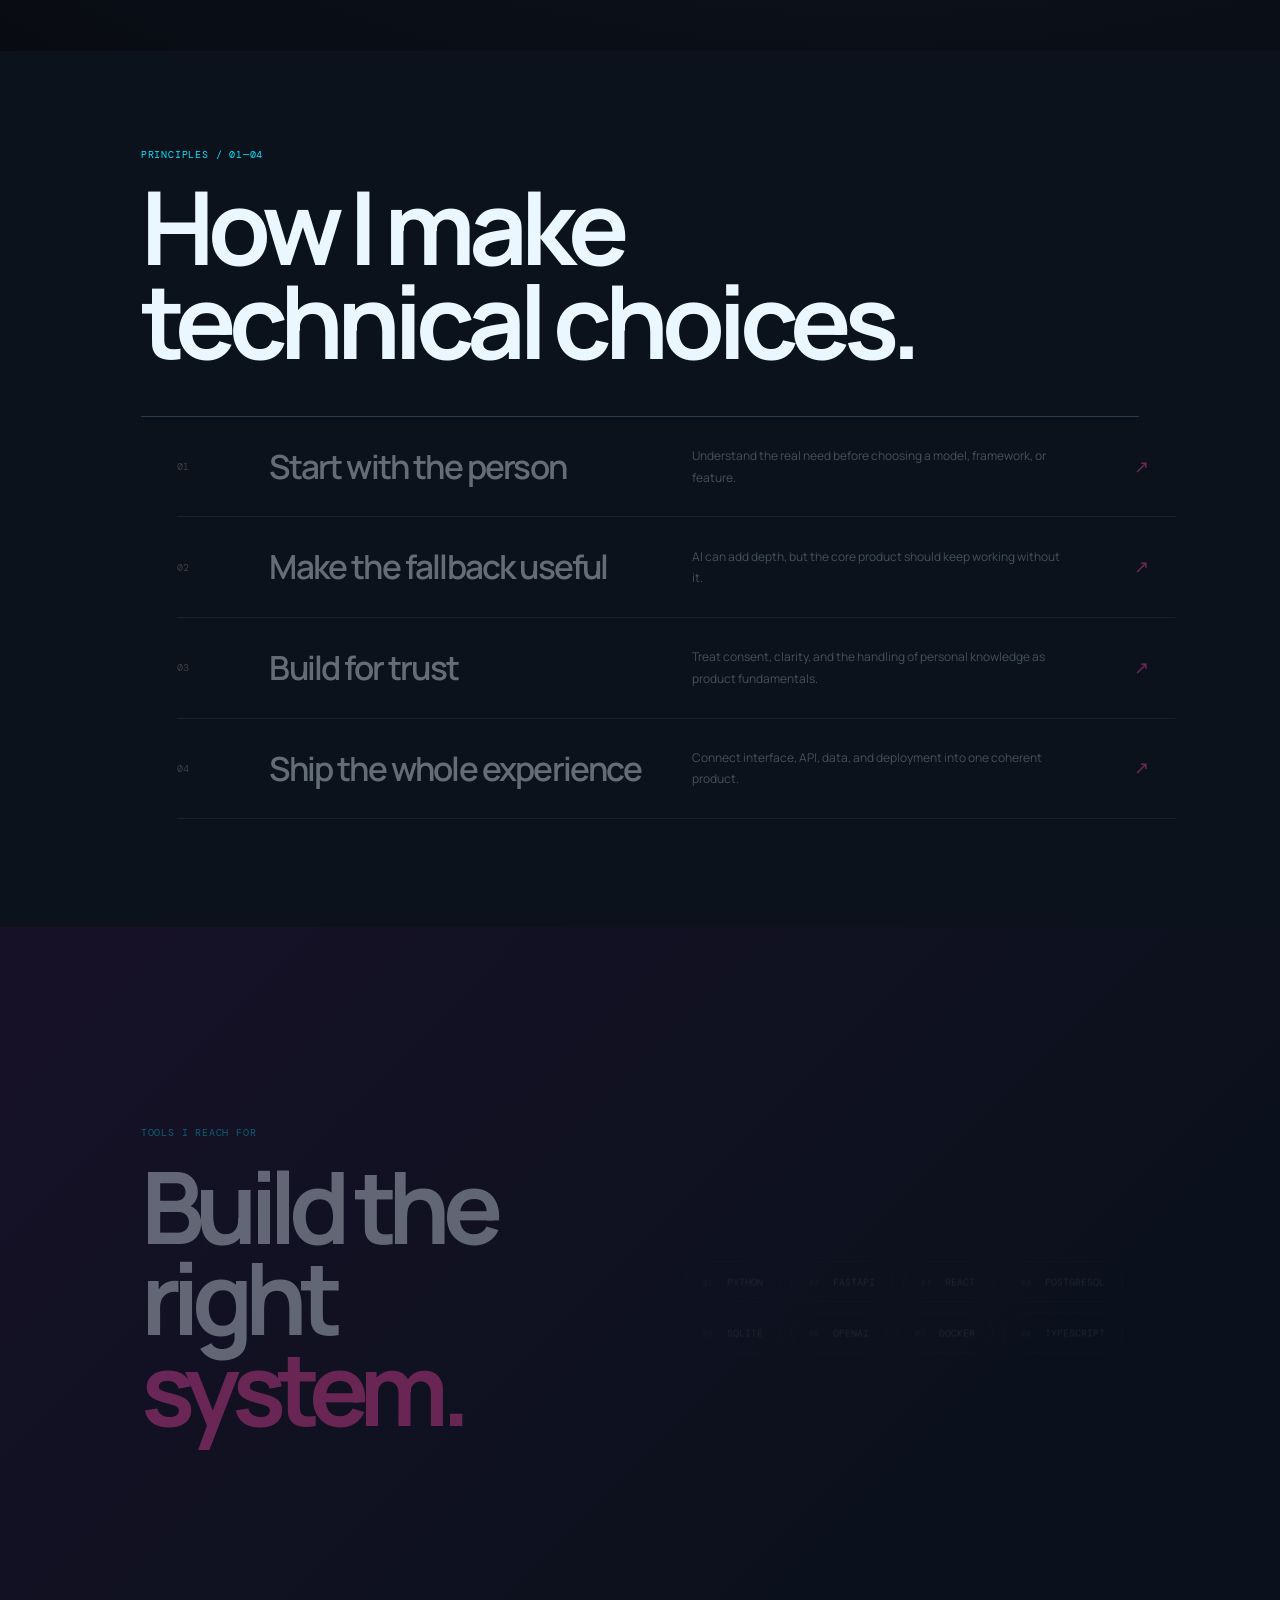
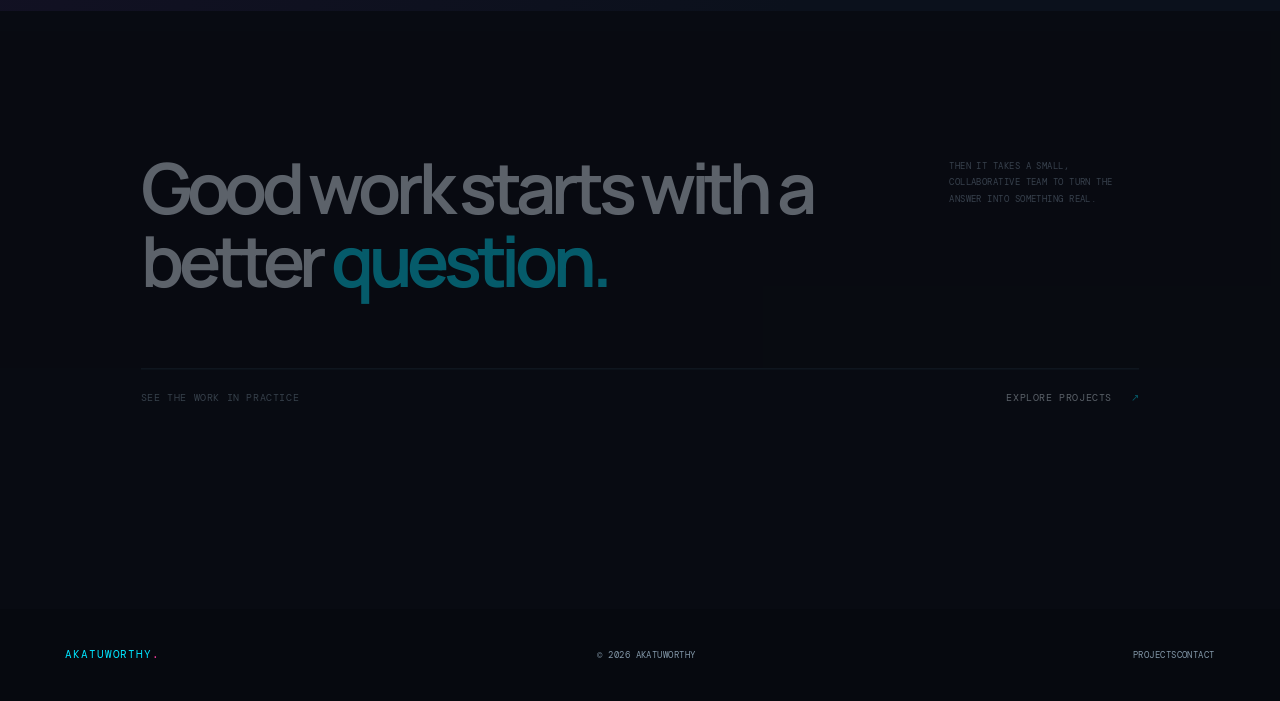
==== commit 9a51ef2f: "." ====
--- a/about.html
+++ b/about.html
@@ -1,52 +1,36 @@
 <!DOCTYPE html>
 <html lang="en">
 <head>
-  <meta charset="UTF-8" /><meta name="viewport" content="width=device-width, initial-scale=1.0" /><meta name="theme-color" content="#11110f" />
-  <title>About — akatuworthy</title><meta name="description" content="The approach and capabilities behind akatuworthy's AI and software work." />
+  <meta charset="UTF-8"><meta name="viewport" content="width=device-width, initial-scale=1">
+  <meta name="theme-color" content="#080b12"><title>About — akatuworthy</title>
+  <meta name="description" content="The approach behind akatuworthy's AI and software projects.">
   <script>document.documentElement.classList.add('js')</script>
-  <link rel="preconnect" href="https://fonts.googleapis.com" /><link rel="preconnect" href="https://fonts.gstatic.com" crossorigin /><link href="https://fonts.googleapis.com/css2?family=DM+Mono:wght@400;500&family=Manrope:wght@400;500;600;700;800&display=swap" rel="stylesheet" /><link rel="stylesheet" href="styles.css" /><link rel="stylesheet" href="pages.css" /><link rel="stylesheet" href="redesign.css" /><link rel="stylesheet" href="about-redesign.css" />
+  <link rel="preconnect" href="https://fonts.googleapis.com"><link rel="preconnect" href="https://fonts.gstatic.com" crossorigin>
+  <link href="https://fonts.googleapis.com/css2?family=DM+Mono:wght@400;500&family=Manrope:wght@400;500;600;700;800&display=swap" rel="stylesheet">
+  <link rel="stylesheet" href="styles.css"><link rel="stylesheet" href="pages.css"><link rel="stylesheet" href="reference.css"><link rel="stylesheet" href="cyberpunk.css">
 </head>
-<body>
+<body data-page="about">
   <div class="page-curtain" aria-hidden="true"></div><div id="canvas-container" class="canvas-container" aria-hidden="true"></div><div class="canvas-overlay" aria-hidden="true"></div><div class="scroll-progress" aria-hidden="true"><span id="scrollProgressBar"></span></div>
-  <a class="skip-link" href="#story">Skip to content</a>
-  <header class="site-header"><a class="brand" href="index.html" aria-label="akatuworthy home"><span class="brand-symbol">a<span>.</span></span><span class="brand-name">akatuworthy</span></a><a class="header-mail" href="contact.html">Have a project? <span>Let’s talk ↗</span></a><button class="menu-button" id="navToggle" aria-label="Open menu" aria-expanded="false" aria-controls="navMenu"><span class="menu-label">Menu</span><i></i><i></i></button></header>
-  <nav class="menu-overlay" id="navMenu" aria-label="Main menu" aria-hidden="true"><div class="menu-top"><span>Navigation</span><button id="menuClose" type="button">Close <b>×</b></button></div><div class="menu-links"><a href="index.html"><small>01</small>Home<span>↗</span></a><a href="work.html"><small>02</small>Selected work<span>↗</span></a><a href="about.html"><small>03</small>About<span>↗</span></a><a href="contact.html"><small>04</small>Contact<span>↗</span></a></div><div class="menu-bottom"><span>AI Engineer · Product Builder</span><a href="mailto:akatuworthy@gmail.com">akatuworthy@gmail.com</a></div></nav>
+  <a class="skip-link" href="#about-story">Skip to content</a>
+  <header class="site-header"><a class="brand" href="index.html" aria-label="Home"><span class="brand-symbol">✳</span><span class="brand-name" data-content="name"></span></a><a class="header-mail" href="contact.html"><span>Have a project?</span><b>Let’s talk</b><i>↗</i></a><button class="menu-button" id="navToggle" aria-label="Open menu" aria-expanded="false" aria-controls="navMenu"><span class="menu-label">Menu</span><i></i><i></i></button></header>
+  <nav class="menu-overlay" id="navMenu" aria-label="Main menu" aria-hidden="true"><div class="menu-top"><span>Navigate</span><button id="menuClose" type="button">Close <b>×</b></button></div><div class="menu-links" id="navLinks"></div><div class="menu-bottom"><span data-content="role"></span><a data-email-link href="mailto:akatuworthy@gmail.com"></a></div></nav>
   <main id="top" class="inner-page about-page">
-    <section class="inner-hero" id="story"><div class="inner-hero-art" aria-hidden="true"></div><p class="eyebrow">About / Approach</p><h1 class="reveal">Technology is<br />better when it<br /><em>feels human.</em></h1><div class="inner-hero-note"><p>I’m akatuworthy — an AI engineer and product builder interested in the moments where thoughtful design meets useful technology.</p><span class="inner-hero-index">Curiosity · Craft · Care</span></div></section>
-    <section class="about-intro"><p class="eyebrow">How I think about the work</p><h2 class="reveal">I like making complex things feel <em>clear.</em> That means listening closely, simplifying boldly, and building with enough care to make the result last.</h2><div class="about-intro-copy"><p>My work moves between product thinking and engineering: shaping an idea into a useful experience, then building the systems that make it work.</p><p>I’m especially drawn to AI products that make knowledge easier to reach, decisions easier to make, and everyday tasks easier to finish.</p></div></section>
-    <section class="portrait-stage" aria-labelledby="portrait-heading">
-      <div class="portrait-copy"><p class="eyebrow">The person behind the systems</p><h2 id="portrait-heading">One builder.<br /><em>Many dimensions.</em></h2><p>A digital self-portrait in light, signal, and motion — a nod to the human curiosity behind every line of code.</p><span class="portrait-index">AK / 001&nbsp;&nbsp; · &nbsp;&nbsp;INDEPENDENT BUILDER</span></div>
-      <div class="portrait-visual" aria-hidden="true">
-        <div class="portrait-orbit orbit-a"></div><div class="portrait-orbit orbit-b"></div>
-        <div class="portrait-glow"></div>
-        <svg class="portrait-face" viewBox="0 0 500 620" role="presentation">
-          <defs><linearGradient id="holoStroke" x1="0" y1="0" x2="1" y2="1"><stop offset="0" stop-color="#efffa9"/><stop offset=".43" stop-color="#d5ff45"/><stop offset=".72" stop-color="#73e9dc"/><stop offset="1" stop-color="#b8a3ff"/></linearGradient><radialGradient id="holoFill"><stop offset="0" stop-color="#d5ff45" stop-opacity=".16"/><stop offset="1" stop-color="#43d9d0" stop-opacity="0"/></radialGradient></defs>
-          <ellipse class="face-fill" cx="250" cy="305" rx="175" ry="235" fill="url(#holoFill)"/>
-          <g class="face-lines" fill="none" stroke="url(#holoStroke)" stroke-linecap="round" stroke-linejoin="round">
-            <path class="face-outline" d="M250 71 C165 71 118 140 118 256 C118 375 173 478 250 503 C327 478 382 375 382 256 C382 140 335 71 250 71Z"/>
-            <path d="M120 204 Q250 245 380 204M118 232 Q250 270 382 232M119 263 Q250 296 381 263M123 294 Q250 322 377 294M131 326 Q250 350 369 326M143 359 Q250 376 357 359M160 391 Q250 400 340 391M185 423 Q250 425 315 423M215 452 Q250 454 285 452"/>
-            <path d="M250 73 C214 150 208 226 225 300 C232 340 220 387 196 431M250 73 C286 150 292 226 275 300 C268 340 280 387 304 431M179 101 C151 181 151 262 167 337 C176 378 193 418 218 456M321 101 C349 181 349 262 333 337 C324 378 307 418 282 456"/>
-            <path d="M156 238 Q194 214 229 238M271 238 Q306 214 344 238M161 245 Q194 229 225 245M275 245 Q306 229 339 245"/>
-            <path d="M250 246 Q235 286 230 321 Q250 337 270 321M250 252 Q250 292 250 326M213 365 Q250 379 287 365M220 369 Q250 391 280 369"/>
-            <path d="M180 188 Q202 176 224 188M276 188 Q298 176 320 188M196 190 L221 190M279 190 L304 190"/>
-            <path d="M122 251 L92 251M127 336 L99 343M149 420 L128 434M378 251 L408 251M373 336 L401 343M351 420 L372 434"/>
-          </g>
-          <g class="face-nodes" fill="#efffa9"><circle cx="120" cy="204" r="3"/><circle cx="380" cy="204" r="3"/><circle cx="250" cy="71" r="3"/><circle cx="250" cy="503" r="3"/><circle cx="161" cy="245" r="2.5"/><circle cx="339" cy="245" r="2.5"/><circle cx="250" cy="326" r="2.5"/><circle cx="220" cy="369" r="2"/><circle cx="280" cy="369" r="2"/></g>
-        </svg>
-        <div class="portrait-scan"></div><div class="portrait-glitch"></div>
-        <span class="portrait-side-label">LIVING SIGNAL / 2026</span>
-      </div>
+    <section class="inner-hero about-route-hero" id="about-story"><div class="inner-hero-art" aria-hidden="true"></div><p class="eyebrow" data-content="about.eyebrow"></p><h1 data-html="about.headline"></h1><div class="inner-hero-note"><p data-content="about.intro"></p><span class="inner-hero-index">Curiosity · Craft · Care</span></div></section>
+    <section class="about-intro">
+      <p class="eyebrow">How I approach the work</p>
+      <h2 class="reveal" data-content="about.body"></h2>
+      <div class="about-intro-copy"><p>Model choice is only one part of an AI product. The flow around it—clear inputs, useful responses, predictable errors, and privacy—is where trust is built.</p><p>Across my projects, I keep coming back to one principle: when the AI is unavailable, the product should still be worth using.</p></div>
     </section>
-    <section class="about-pillars"><p class="eyebrow">Where I can help</p><h2>From first question<br />to finished product.</h2><div class="pillar-list">
-      <article class="pillar reveal"><small>01</small><h3>Applied AI</h3><p>LLM features, retrieval, conversational interfaces, and practical automation designed around real user needs.</p><span>↗</span></article>
-      <article class="pillar reveal"><small>02</small><h3>Product engineering</h3><p>Reliable web products that bring clear interface decisions together with thoughtful technical foundations.</p><span>↗</span></article>
-      <article class="pillar reveal"><small>03</small><h3>Full-stack development</h3><p>Frontend and backend implementation, APIs, data models, and the connective details between them.</p><span>↗</span></article>
-      <article class="pillar reveal"><small>04</small><h3>Knowledge systems</h3><p>Tools that collect, organize, and surface useful information while keeping its human context in view.</p><span>↗</span></article>
-    </div></section>
+    <section class="portrait-stage" aria-label="A visual study of signal and human knowledge">
+      <div class="portrait-copy"><p class="eyebrow">The connective thread</p><h2>Technology is a tool.<br><em>People are the point.</em></h2><p>My work explores how software can make expertise, knowledge, and everyday support easier to reach.</p><span class="portrait-index">AI / SYSTEMS / PEOPLE</span></div>
+      <div class="portrait-visual" aria-hidden="true"><div class="portrait-orbit orbit-a"></div><div class="portrait-orbit orbit-b"></div><div class="portrait-glow"></div><div class="about-core"><span></span><i></i><b></b></div><div class="portrait-scan"></div><span class="portrait-side-label">HUMAN CONTEXT / ALWAYS</span></div>
+    </section>
+    <section class="about-pillars"><p class="eyebrow">Principles / 01—04</p><h2>How I make<br>technical choices.</h2><div class="pillar-list" id="principleList"></div></section>
+    <section class="skills-stage"><div><p class="eyebrow">Tools I reach for</p><h2>Build the right<br><em>system.</em></h2></div><div class="skill-cloud" id="skillList"></div></section>
     <section class="about-note"><h2>Good work starts with a better <em>question.</em></h2><p>Then it takes a small, collaborative team to turn the answer into something real.</p></section>
-    <div class="archive-bottom about-link-row"><span>See how ideas take shape</span><a href="work.html">Explore selected work <span>↗</span></a></div>
+    <div class="archive-bottom about-link-row"><span>See the work in practice</span><a href="work.html">Explore projects <span>↗</span></a></div>
   </main>
-  <footer class="inner-footer"><a class="footer-brand" href="index.html">akatuworthy<span>.</span></a><span>© <span id="year">2026</span> akatuworthy</span><div><a href="work.html">Work</a><a href="contact.html">Contact</a></div></footer>
-  <script src="vendor/three.min.js"></script><script src="vendor/lenis.min.js"></script><script src="vendor/gsap.min.js"></script><script src="vendor/ScrollTrigger.min.js"></script><script src="three-scene.js"></script><script src="script.js"></script>
+  <footer class="inner-footer"><a class="footer-brand" href="index.html"><span data-content="name"></span><span>.</span></a><span>© <span id="year"></span> <span data-content="name"></span></span><div><a href="work.html">Projects</a><a href="contact.html">Contact</a></div></footer>
+  <script src="portfolio-data.js"></script><script src="vendor/three.min.js"></script><script src="vendor/lenis.min.js"></script><script src="vendor/gsap.min.js"></script><script src="vendor/ScrollTrigger.min.js"></script><script src="three-scene.js"></script><script src="script.js"></script>
 </body>
 </html>
--- a/styles.css
+++ b/styles.css
@@ -21,5 +21,57 @@
 .interlude-orb{animation:none}
 .scroll-progress{position:fixed;inset:0 0 auto;height:2px;z-index:130;background:#ffffff20;pointer-events:none}.scroll-progress span{display:block;width:100%;height:100%;background:var(--acid);transform:scaleX(0);transform-origin:left center;will-change:transform}.marquee{position:relative;z-index:3;overflow:hidden;background:#d5ff45;color:#191b12;padding:14px 0}.marquee-track{width:max-content;display:flex;align-items:center;gap:34px;animation:marquee-run 28s linear infinite}.marquee-track span{font-size:clamp(19px,2.4vw,30px);font-weight:600;letter-spacing:-.055em}.marquee-track i{font-size:18px;font-style:normal;color:#6d8425}@keyframes marquee-run{to{transform:translateX(-50%)}}
 @media(prefers-reduced-motion:reduce){.marquee-track{animation:none;transform:none}}
+.services{position:relative;z-index:2;padding-top:130px;padding-bottom:145px}.service-list{border-top:1px solid var(--line)}.service-row{display:grid;grid-template-columns:80px 1fr 40px;align-items:center;border-bottom:1px solid var(--line);padding:25px 0}.service-row>span{font:10px var(--mono);color:#85857c}.service-row h3{font-size:clamp(22px,3vw,38px);font-weight:500;letter-spacing:-.05em;margin:0}.service-row b{font-size:19px;font-weight:400;text-align:right;color:var(--acid)}.placeholder-art{display:grid;place-items:center;background:#25251f}.placeholder-shape{width:42%;aspect-ratio:1;border-radius:38% 62% 53% 47%;background:radial-gradient(circle at 35% 28%,#f4edff,#a99adc 30%,#554a78 67%,#282333 72%);box-shadow:0 0 90px #a99adc44;transition:transform .8s var(--ease),border-radius .8s var(--ease)}.project:hover .placeholder-shape,.project-link:focus-visible .placeholder-shape{transform:scale(1.16) rotate(14deg);border-radius:58% 42% 40% 60%}.art-orange{background:radial-gradient(ellipse at 20% 90%,#472b20,#29211d 70%)}.art-orange .placeholder-shape{background:radial-gradient(circle at 35% 28%,#ffdf9e,#e98252 31%,#763e32 68%,#29211d 72%);box-shadow:0 0 90px #e9825244}.art-blue{background:radial-gradient(ellipse at 80% 10%,#1a3c4b,#1b2227 70%)}.art-blue .placeholder-shape{background:radial-gradient(circle at 35% 28%,#c5f5f8,#61bbca 31%,#275364 68%,#1b2227 72%);box-shadow:0 0 90px #61bbca44}.art-green{background:radial-gradient(ellipse at 20% 90%,#273c2d,#1d241f 70%)}.art-green .placeholder-shape{background:radial-gradient(circle at 35% 28%,#eaffc7,#a4cd68 31%,#4e653d 68%,#1d241f 72%);box-shadow:0 0 90px #a4cd6844}.project-tags{display:flex;gap:7px;margin-top:12px}.project-tags span{border:1px solid #bcbdb2;border-radius:20px;padding:4px 10px;font:9px var(--mono);color:#63635b}.social-links{display:flex;gap:20px;margin-top:28px;font:10px var(--mono);text-transform:uppercase}.social-links a{border-bottom:1px solid #50583a;padding-bottom:6px}.about{min-height:0;padding-top:130px;padding-bottom:130px}
+.project-art img{position:absolute;inset:0;width:100%;height:100%;object-fit:cover;transition:transform .8s var(--ease),filter .8s var(--ease)}.project:hover .project-art img,.project-link:focus-visible .project-art img{transform:scale(1.08);filter:hue-rotate(35deg)}.art-orange img{filter:hue-rotate(120deg)}.art-blue img{filter:hue-rotate(190deg)}.art-green img{filter:hue-rotate(70deg)}#focusList{display:contents}
+.hero{justify-content:flex-end;padding-top:200px;padding-bottom:12vh}.hero-kicker{position:absolute;top:16%;left:11vw;margin:0}.hero-copy{max-width:none;width:100%}.hero-overline{margin-bottom:24px}.hero h1{font-size:clamp(76px,15vw,230px);line-height:.78;letter-spacing:-.105em;white-space:nowrap;max-width:none}.hero h1 em{color:var(--paper);font-style:normal}.hero-bottom{max-width:none;margin-top:38px;align-items:center}.hero-description{font-size:12px;max-width:310px}.circle-link{width:78px;height:78px}.hero-index{bottom:30px}
+@media(max-width:760px){.hero{justify-content:center;padding-top:170px;padding-bottom:95px}.hero-kicker{top:112px;left:8vw;max-width:80%;font-size:8px}.hero h1{font-size:clamp(62px,16vw,118px);white-space:normal;line-height:.84}.hero-bottom{flex-direction:row;align-items:flex-end}.hero-description{max-width:250px}.circle-link{width:72px;height:72px}.hero-index{bottom:25px}}
+@media(max-width:420px){.hero-bottom{flex-direction:row}.hero h1{font-size:16vw}}
+@media(max-width:760px){.services{padding-top:95px;padding-bottom:100px}.service-row{grid-template-columns:44px 1fr 24px;padding:19px 0}.placeholder-shape{width:48%}.social-links{flex-wrap:wrap}}
 .hero{min-height:100svh}.brand-symbol span,.header-mail span{background:none}.menu-button i{background:#fff}
 @media(max-width:760px){.hero{min-height:790px}}
+.hero{background:radial-gradient(ellipse at 72% 45%,rgba(48,51,67,.2),transparent 53%),linear-gradient(180deg,rgba(13,14,16,.4),rgba(13,14,16,.08) 55%,#11110f 100%)}.hero-orbit{right:-15%;top:2%;width:min(62vw,820px);opacity:.54}.hero-kicker{z-index:3}.hero-copy{z-index:3}.hero h1{text-transform:uppercase}.hero-overline{font-size:9px;color:#b6b6aa}.hero-index{z-index:4}.site-header{height:78px;padding:0 4.5vw;mix-blend-mode:normal}.brand-symbol{width:34px;height:34px;border:1px solid #e7e6dc8c;border-radius:50%;display:grid;place-items:center;font-size:14px;letter-spacing:0}.brand-name{font:9px var(--mono);letter-spacing:.12em;text-transform:uppercase}.header-mail{display:flex;align-items:center;gap:11px;color:#aaa99f}.header-mail span{border:1px solid #e9e8df68;border-radius:30px;padding:9px 14px;color:var(--paper);font:9px var(--mono);letter-spacing:.06em;text-transform:uppercase;transition:background .25s,color .25s}.header-mail:hover span{background:var(--paper);color:#111}.menu-button{border:1px solid #e9e8df68;border-radius:30px;padding:9px 13px 9px 16px;gap:12px;font:9px var(--mono);text-transform:uppercase;letter-spacing:.08em}.menu-button i{width:12px}.menu-button i:last-of-type{right:14px}.menu-button:hover{background:var(--paper);color:#111}.menu-button:hover i{background:#111}.hero h1{font-size:clamp(78px,14.3vw,218px);letter-spacing:-.105em}.hero-bottom{max-width:780px}.hero-description{color:#c2c1b8;font-size:12px}.circle-link{background:#e8e8dd;color:#151510;border-color:#e8e8dd;width:74px;height:74px;font:9px var(--mono);text-transform:uppercase;letter-spacing:.03em}.circle-link:hover{background:var(--acid);border-color:var(--acid)}
+.about{min-height:110svh;padding-top:12vh;padding-bottom:12vh;overflow:hidden;background:radial-gradient(ellipse at 82% 50%,#292c21 0%,#171914 34%,#11110f 76%)}.about-top{position:relative;z-index:2}.about-mark{font-size:22px;width:48px;height:48px;border:1px solid #d5ff4560;border-radius:50%;display:grid;place-items:center;color:var(--acid)}.about-statement{position:relative;z-index:2;max-width:1120px;margin:7vh 0 9vh;font-size:clamp(48px,7.2vw,104px);line-height:.99}.about-statement em{color:var(--paper)}.about-bottom{position:relative;z-index:2}.about-bottom>p{font-size:14px;color:#b4b3aa}.expertise{min-width:430px}.expertise b{font:11px var(--mono);text-transform:uppercase;letter-spacing:.03em}.about:after{content:"";position:absolute;z-index:0;width:min(56vw,800px);aspect-ratio:1;right:-13%;top:20%;border:1px solid #e9e8df12;border-radius:50%;box-shadow:0 0 0 65px #e9e8df06,0 0 0 130px #e9e8df04;pointer-events:none}
+.work{padding-left:7vw;padding-right:7vw;background:#e8e8df;color:#11110f}.work .section-heading{margin-bottom:26px}.work .eyebrow{color:#717168}.work .section-heading h2{font-size:clamp(55px,8vw,108px)}.work-grid{gap:18px}.work-grid .project{flex-basis:min(52vw,750px)}.work-grid .project-art{background:#211e2d;aspect-ratio:auto}.project-art img{transition:transform 1.2s cubic-bezier(.16,1,.3,1),filter 1s;filter:saturate(.9)}.project:hover .project-art img,.project-link:focus-visible .project-art img{transform:scale(1.055);filter:saturate(1.15)}.project-art:after{content:"";position:absolute;inset:50% 0 0;background:linear-gradient(transparent,#09090aaa);pointer-events:none}.art-index,.art-caption{z-index:2;color:#fff}.art-index{font-size:10px;right:22px;top:22px}.art-caption{top:auto;bottom:22px;left:24px;font-size:8px;color:#ffffffa8}.project-view-label{position:absolute;z-index:3;right:22px;bottom:19px;font:9px var(--mono);text-transform:uppercase;letter-spacing:.06em;color:white;opacity:0;transform:translateY(8px);transition:opacity .35s,transform .35s}.project-view-label i{font-style:normal;margin-left:8px}.project:hover .project-view-label,.project-link:focus-visible .project-view-label{opacity:1;transform:none}.project-meta{margin-top:18px}.project-type{color:#78786f}.project h3{font-size:clamp(28px,3.4vw,48px);font-weight:500}.project-summary{font-size:13px;color:#6f7068;max-width:440px}.project-tags span{font-size:8px;border-color:#c5c5ba}.work .work-footer{border-color:#c3c3b7}.work .work-footer a{border-bottom:1px solid #99998c;padding-bottom:3px}.work-grid .project{transition:transform .5s}.work-grid .project:hover{transform:translateY(-6px)}
+.services{padding-top:15vh;padding-bottom:16vh}.services .section-heading h2{font-size:clamp(55px,8vw,108px)}.service-row{grid-template-columns:80px 1fr 55px;padding:31px 0;transition:padding .4s var(--ease),color .4s}.service-row:hover{padding-left:14px;padding-right:14px}.service-row h3{font-size:clamp(26px,4.2vw,56px)}.service-row b{width:42px;height:42px;border:1px solid #c5c6bb;border-radius:50%;display:grid;place-items:center;transition:transform .3s,background .3s}.service-row:hover b{transform:rotate(45deg);background:var(--acid);color:#111;border-color:var(--acid)}
+.contact{min-height:95svh;padding-top:15vh;background:#d9ec91}.contact h2{font-size:clamp(70px,12vw,174px);line-height:.86}.contact h2 em{color:#637b24}.contact-orb{width:min(48vw,700px);right:-5%;top:8%;animation:contact-bloom 9s ease-in-out infinite alternate}.contact-link{font:10px var(--mono);text-transform:uppercase;letter-spacing:.05em;padding-bottom:12px}.contact-bottom{font-size:8px}.site-footer{border-top:1px solid #ffffff14}.project-dialog{width:min(1040px,92vw);max-width:none;max-height:min(850px,92vh);padding:0;border:1px solid #ffffff26;background:#11110f;color:var(--paper);overflow:auto;grid-template-columns:1fr 1fr;gap:0;box-shadow:0 32px 120px #0009}.project-dialog[open]{display:grid;animation:dialog-in .45s var(--ease) both}.project-dialog::backdrop{background:#060706d9;backdrop-filter:blur(10px)}.dialog-close{position:absolute;z-index:3;right:18px;top:18px;border:1px solid #ffffff6b;border-radius:24px;padding:9px 14px;background:#11110f;color:white;font:9px var(--mono);text-transform:uppercase;cursor:pointer}.dialog-close span{font-size:15px;margin-left:9px}.dialog-art{min-height:500px;background:#202020;overflow:hidden}.dialog-art img{width:100%;height:100%;min-height:500px;object-fit:cover}.dialog-copy{padding:clamp(30px,5vw,68px);display:flex;flex-direction:column;justify-content:center}.dialog-copy .eyebrow{color:#b9c978}.dialog-copy h2{font-size:clamp(42px,6vw,78px);line-height:.95;letter-spacing:-.08em;margin:16px 0 22px}.dialog-description{font-size:14px;line-height:1.8;color:#b7b7ac}.dialog-meta{display:grid;grid-template-columns:1fr 1fr;gap:16px;margin-top:26px;border-top:1px solid var(--line);padding-top:18px}.dialog-meta>span{font:8px var(--mono);color:#85857c}.dialog-meta b{display:block;margin-top:9px;color:#e2e1d7;font:11px/1.6 var(--sans)}.dialog-contact{margin-top:34px;font:9px var(--mono);text-transform:uppercase;letter-spacing:.06em;border-bottom:1px solid #66685c;padding-bottom:10px;width:max-content}.dialog-contact span{color:var(--acid);margin-left:12px}.project-dialog[open] .dialog-art img{animation:dialog-image 1.3s var(--ease) both}@keyframes dialog-in{from{opacity:0;transform:translateY(24px) scale(.97)}to{opacity:1;transform:none}}@keyframes dialog-image{from{transform:scale(1.08)}to{transform:scale(1)}}@keyframes contact-bloom{to{transform:translateY(-2%) scale(1.05) rotate(4deg)}}
+@media(max-width:760px){.site-header{padding:0 6vw}.hero{padding-top:150px;padding-bottom:14vh}.hero-kicker{left:8vw}.hero h1{font-size:16vw;white-space:normal;line-height:.88}.hero-bottom{flex-direction:row;align-items:flex-end}.hero-description{max-width:240px}.about{min-height:0;padding-top:110px;padding-bottom:105px}.about-statement{font-size:clamp(42px,10vw,72px);margin:65px 0}.about-bottom{gap:35px}.expertise{min-width:0}.work{padding-left:8vw;padding-right:8vw}.work-grid{gap:48px}.work-grid .project{flex-basis:auto}.work-grid .project-art{aspect-ratio:1.08}.project-view-label{opacity:1;transform:none}.project-summary{font-size:12px}.services{padding-top:100px;padding-bottom:110px}.contact{min-height:720px;padding-top:100px}.contact-orb{width:86vw;right:-36%;top:39%}.project-dialog{grid-template-columns:1fr;max-height:90vh}.dialog-art,.dialog-art img{min-height:280px;max-height:38vh}.dialog-copy{padding:30px 25px}.dialog-meta{grid-template-columns:1fr 1fr}.dialog-copy h2{font-size:50px}}
+@media(prefers-reduced-motion:reduce){.contact-orb{animation:none}.project-dialog[open],.project-dialog[open] .dialog-art img{animation:none}}
+.header-mail>span{border:0!important;border-radius:0!important;padding:0!important;margin:0!important;font:9px var(--mono)!important;color:#aaa99f!important;text-transform:none!important;letter-spacing:0!important}.header-mail>b{border:1px solid #e9e8df68;border-radius:30px;padding:9px 14px;color:var(--paper);font:9px var(--mono);letter-spacing:.06em;text-transform:uppercase;font-weight:400;transition:background .25s,color .25s}.header-mail>i{font-style:normal;font-size:12px;margin-left:-6px}.header-mail:hover>b{background:var(--paper);color:#111}
+.contact-link span:first-child{font-size:10px}
+@media(min-width:761px){html.no-gsap body[data-page="home"] .work-rail,html.motion-reduced body[data-page="home"] .work-rail{overflow-x:auto;overscroll-behavior-inline:contain}html.no-gsap body[data-page="home"] #featuredProjects,html.motion-reduced body[data-page="home"] #featuredProjects{width:max-content}html.no-gsap body[data-page="home"] .work-grid .project,html.motion-reduced body[data-page="home"] .work-grid .project{flex-basis:min(70vw,650px)}}
+@media(hover:hover) and (pointer:fine){.project-art:before{content:"";position:absolute;z-index:1;inset:0;background:radial-gradient(360px circle at var(--pointer-x,50%) var(--pointer-y,50%),rgba(244,255,205,.16),transparent 68%);opacity:0;transition:opacity .35s;pointer-events:none}.project:hover .project-art:before,.project-link:focus-visible .project-art:before{opacity:1}}
+.project[hidden]{display:none!important}
+.project-link:focus-visible .project-art{outline:2px solid #829b32;outline-offset:4px}
+.project-search input:focus-visible{outline:0}
+@media(prefers-reduced-motion:reduce){.project-art:before{display:none!important}}
+.hero-actions{display:flex;align-items:center;gap:18px;flex:0 0 auto}
+.hero-reel{display:flex;align-items:center;gap:12px;padding:0;border:0;background:transparent;color:var(--paper);text-align:left;cursor:pointer;font:9px var(--mono);letter-spacing:.05em;text-transform:uppercase}
+.hero-reel small{display:block;margin-top:5px;color:#88897f;font-size:8px;letter-spacing:.08em}
+.reel-play{width:43px;height:43px;border:1px solid #e8e8dd65;border-radius:50%;display:grid;place-items:center;padding-left:2px;font:10px Arial;transition:background .25s,color .25s,transform .25s}
+.hero-reel:hover .reel-play{background:var(--acid);color:#111;transform:scale(1.08)}
+.portfolio-reel{width:min(1220px,94vw);max-width:none;max-height:92svh;padding:26px 34px 24px;border:1px solid #ffffff25;background:#131411;color:var(--paper);overflow:auto;box-shadow:0 35px 120px #000b}
+.portfolio-reel::backdrop{background:#080906dc;backdrop-filter:blur(12px)}
+.portfolio-reel-top,.portfolio-reel-controls{display:flex;align-items:center;justify-content:space-between;font:8px var(--mono);letter-spacing:.1em;text-transform:uppercase;color:#a6a69b}
+.portfolio-reel-top button{border:1px solid #ffffff55;border-radius:24px;padding:9px 13px;background:transparent;color:#e9e8df;font:8px var(--mono);text-transform:uppercase;cursor:pointer}
+.portfolio-reel-top button b{font-size:14px;margin-left:8px;font-weight:400}
+.portfolio-reel-main{display:grid;grid-template-columns:1.25fr .75fr;align-items:center;gap:clamp(24px,5vw,72px);padding:28px 0 32px}
+.portfolio-reel-art{position:relative;aspect-ratio:1.35;overflow:hidden;background:#22251e}
+.portfolio-reel-art:after{content:"";position:absolute;inset:45% 0 0;background:linear-gradient(transparent,#080906a8);pointer-events:none}
+.portfolio-reel-art img{display:block;width:100%;height:100%;object-fit:cover;transition:opacity .25s,transform .8s var(--ease)}
+.portfolio-reel-art img.is-changing{opacity:.2;transform:scale(1.035)}
+.portfolio-reel-art>span{position:absolute;z-index:1;left:20px;bottom:17px;color:#fff;font:8px var(--mono);letter-spacing:.1em;text-transform:uppercase}
+.portfolio-reel-copy .eyebrow{color:#b4cc70;margin-bottom:16px}
+.portfolio-reel-copy h2{font-size:clamp(36px,5.2vw,70px);line-height:.96;letter-spacing:-.075em;font-weight:500;margin:0 0 18px}
+.portfolio-reel-copy>p:not(.eyebrow){max-width:400px;color:#aead9f;font-size:13px;line-height:1.8}
+.portfolio-reel-copy>a{display:inline-flex;gap:16px;margin-top:19px;border-bottom:1px solid #77796a;padding-bottom:9px;font:8px var(--mono);letter-spacing:.08em;text-transform:uppercase}
+.portfolio-reel-copy>a span{color:var(--acid)}
+.portfolio-reel-controls{gap:18px;border-top:1px solid #ffffff21;padding-top:17px}
+.portfolio-reel-controls>button{width:38px;height:38px;flex:none;border:1px solid #ffffff45;border-radius:50%;background:transparent;color:white;font-size:17px;cursor:pointer;transition:background .2s,color .2s}
+.portfolio-reel-controls>button:hover{background:var(--acid);color:#111}
+#reelProgress{display:flex;gap:7px;align-items:center;flex:1}
+#reelProgress button{height:3px;flex:1;padding:0;border:0;background:#ffffff30;cursor:pointer;transition:background .25s,transform .25s}
+#reelProgress button.is-active{background:var(--acid);transform:scaleY(1.8)}
+#reelCount{min-width:44px;text-align:right;color:#c5c5b8}
+@media(max-width:760px){.hero-actions{gap:11px}.hero-reel{font-size:8px}.reel-play{width:36px;height:36px}.portfolio-reel{padding:18px 18px 16px;max-height:94svh}.portfolio-reel-main{grid-template-columns:1fr;gap:22px;padding:22px 0}.portfolio-reel-art{aspect-ratio:1.2}.portfolio-reel-copy h2{font-size:clamp(38px,10vw,54px);margin-bottom:12px}.portfolio-reel-copy>p:not(.eyebrow){font-size:11px;margin:0}.portfolio-reel-copy>a{margin-top:15px}.portfolio-reel-controls{gap:11px}.portfolio-reel-controls>button{width:34px;height:34px}#reelProgress{gap:4px}}
+@media(max-width:400px){.hero-actions{align-items:flex-end;flex-direction:column-reverse}.hero-reel{align-self:flex-end}.hero-bottom{align-items:flex-end}}
+@media(prefers-reduced-motion:reduce){.portfolio-reel-art img,.reel-play,#reelProgress button,.hero-reel{transition:none}}
--- a/pages.css
+++ b/pages.css
@@ -19,6 +19,15 @@
 .inner-hero-art:before,.inner-hero-art:after{content:"";position:absolute;inset:-6% -23%;border:1px solid #d5ff4549;border-radius:50%;transform:rotate(-32deg)}
 .inner-hero-art:after{inset:-14% -5%;transform:rotate(29deg);border-color:#efefdf28}
 .archive-section{position:relative;z-index:3;background:#e5e4db;color:#161613;padding:100px 11vw 120px}
+.archive-tools{display:flex;align-items:flex-end;justify-content:space-between;gap:24px;margin:-14px 0 34px}
+.project-search{display:grid;grid-template-columns:1fr auto;align-items:center;width:min(100%,520px);border-bottom:1px solid #999a8e;padding:0 0 11px;gap:8px 12px}
+.project-search>span{grid-column:1/-1;font:8px var(--mono);letter-spacing:.09em;text-transform:uppercase;color:#77776e}
+.project-search input{min-width:0;border:0;outline:0;background:transparent;color:#161613;font:14px var(--sans);padding:4px 0}
+.project-search input::placeholder{color:#88897e}
+.project-search kbd{border:1px solid #b8b9ac;border-radius:4px;padding:3px 7px;color:#68695f;font:10px var(--mono)}
+#projectResultCount{margin:0 0 10px;color:#77776e;font:8px var(--mono);letter-spacing:.08em;text-transform:uppercase}
+.archive-empty{min-height:150px;display:grid;place-items:center;color:#77776e;font-size:14px}
+.archive-empty[hidden]{display:none}
 .archive-top{display:flex;align-items:flex-end;justify-content:space-between;border-bottom:1px solid #bcbdb2;padding-bottom:26px;margin-bottom:48px}
 .archive-top h2{font-size:clamp(44px,6vw,78px);font-weight:500;letter-spacing:-.08em;line-height:1;margin:0}
 .archive-top p{color:#77776e;font:10px var(--mono);letter-spacing:.08em;text-transform:uppercase;margin:0}
@@ -68,3 +77,158 @@
 :focus-visible{outline:1px solid var(--acid);outline-offset:4px}
 @media(max-width:760px){.inner-page{padding-top:74px}.inner-hero{min-height:74svh;padding:12vh 8vw 8vh}.inner-hero h1{font-size:clamp(58px,12vw,92px)}.inner-hero-art{width:100vw;right:-40%;top:0;opacity:.48}.inner-hero-note{align-items:flex-start;gap:20px;flex-direction:column}.inner-hero-note p{font-size:12px;max-width:300px}.archive-section{padding:72px 8vw 85px}.archive-top{align-items:flex-start;flex-direction:column;gap:16px;margin-bottom:34px}.archive-grid{grid-template-columns:1fr;gap:48px}.archive-grid .project:nth-child(3n+2){margin-top:0}.archive-grid .project-art{aspect-ratio:1.1}.archive-bottom{margin-top:65px;gap:20px;font-size:8px}.about-intro{padding:45px 8vw 78px}.about-intro h2{font-size:clamp(42px,9vw,68px)}.about-intro-copy{grid-template-columns:1fr;gap:18px;margin-top:42px}.about-pillars{padding:72px 8vw 80px}.about-pillars h2{margin-bottom:30px}.pillar{grid-template-columns:34px 1fr 24px;gap:12px;padding:18px 0}.pillar p{grid-column:2;grid-row:2}.pillar span{grid-column:3;grid-row:1}.about-note{padding:80px 8vw 60px;flex-direction:column;gap:22px}.about-note p{max-width:260px}.contact-page{min-height:calc(100svh - 74px);padding:75px 8vw 27px}.contact-page h1{font-size:clamp(58px,12vw,92px)}.contact-page-intro{font-size:12px;max-width:290px}.contact-email{font-size:17px}.contact-page-orb{width:95vw;right:-42%;top:38%;opacity:.52}.contact-detail-row{font-size:8px;gap:20px;flex-wrap:wrap}.about-link-row{margin:0 8vw 70px}.inner-footer{min-height:94px;padding:22px 8vw;gap:14px;flex-wrap:wrap;font-size:8px}.inner-footer>div{display:flex;gap:18px;width:100%;justify-content:space-between}}
 @media(prefers-reduced-motion:reduce){::view-transition-old(root),::view-transition-new(root){animation:none}.page-curtain{animation:none;transform:scaleY(0)}}
+
+/* Distinct route compositions */
+body[data-page="work"] .canvas-container,body[data-page="work"] .canvas-overlay,
+body[data-page="about"] .canvas-container,body[data-page="about"] .canvas-overlay,
+body[data-page="contact"] .canvas-container,body[data-page="contact"] .canvas-overlay,
+body[data-page="project"] .canvas-container,body[data-page="project"] .canvas-overlay{display:none}
+.menu-links a[aria-current="page"]{color:#6d8425}
+.archive-page .inner-hero{min-height:78svh}
+.work-route-hero h1{font-size:clamp(74px,11.4vw,166px);max-width:1120px}
+.project-filters{display:flex;align-items:center;gap:8px;flex-wrap:wrap;margin:0 0 42px}
+.project-filters button{display:flex;gap:16px;align-items:center;border:1px solid #bcbdb2;border-radius:30px;background:transparent;padding:11px 15px;color:#62635a;font:9px var(--mono);letter-spacing:.05em;text-transform:uppercase;cursor:pointer;transition:background .25s,color .25s,border-color .25s}
+.project-filters button span{font-size:8px;color:#909187}
+.project-filters button:hover,.project-filters button.is-active{background:#171812;color:#f1f0e8;border-color:#171812}
+.project-filters button.is-active span{color:#d5ff45}
+.archive-grid{align-items:start}
+.archive-grid .project{min-width:0}
+.archive-grid .project[hidden]{display:none}
+.archive-grid .project:nth-child(2n){margin-top:68px}
+.archive-grid .project-art{aspect-ratio:1.18}
+.archive-cta{position:relative;overflow:hidden;background:#171914;color:var(--paper);padding:120px 11vw 130px}
+.archive-cta:after{content:"";position:absolute;width:50vw;aspect-ratio:1;right:-12%;top:-40%;border:1px solid #e9e8df18;border-radius:50%;box-shadow:0 0 0 60px #e9e8df08,0 0 0 120px #e9e8df05}
+.archive-cta .eyebrow,.archive-cta h2,.archive-cta .text-link{position:relative;z-index:1}
+.archive-cta h2{font-size:clamp(58px,9vw,120px);line-height:.92;letter-spacing:-.09em;font-weight:500;margin:24px 0 34px}
+.archive-cta h2 em{font-style:normal;color:var(--acid)}
+.text-link{display:inline-flex;align-items:center;gap:20px;border-bottom:1px solid #7c7d71;padding-bottom:10px;font:9px var(--mono);letter-spacing:.06em;text-transform:uppercase}
+.text-link span{color:var(--acid);font-size:15px;transition:transform .25s}
+.text-link:hover span{transform:translate(4px,-4px)}
+.about-route-hero{min-height:92svh}
+.about-route-hero h1{max-width:1000px;font-size:clamp(70px,12vw,170px)}
+.about-intro h2{max-width:1080px}
+.portrait-stage{position:relative;min-height:100svh;overflow:hidden;background:#e7e7dd;color:#181914;display:grid;grid-template-columns:.78fr 1.22fr;align-items:center;padding:8vh 8vw}
+.portrait-copy{position:relative;z-index:2;max-width:430px}
+.portrait-copy .eyebrow{color:#717269}
+.portrait-copy h2{font-size:clamp(43px,6.2vw,84px);line-height:.98;letter-spacing:-.08em;font-weight:500;margin:24px 0}
+.portrait-copy h2 em{font-style:normal;color:#788e34}
+.portrait-copy>p:not(.eyebrow){font-size:13px;line-height:1.8;color:#696a61;max-width:330px}
+.portrait-index,.portrait-side-label{font:8px var(--mono);letter-spacing:.1em;color:#77796c;text-transform:uppercase}
+.portrait-index{display:block;margin-top:38px}
+.portrait-visual{position:relative;justify-self:center;width:min(52vw,650px);aspect-ratio:1;display:grid;place-items:center}
+.portrait-orbit{position:absolute;border:1px solid #869a4b66;border-radius:50%}
+.orbit-a{inset:10% -5%;transform:rotate(-27deg)}
+.orbit-b{inset:-2% 18%;transform:rotate(48deg)}
+.portrait-glow{position:absolute;inset:16%;border-radius:50%;background:radial-gradient(circle at 33% 25%,#fbffdf,#d8ed8b 26%,#92a745 54%,transparent 71%);filter:blur(2px);animation:portrait-pulse 7s ease-in-out infinite alternate}
+.about-core{position:relative;width:40%;aspect-ratio:1;border-radius:48% 52% 59% 41%;background:radial-gradient(circle at 32% 26%,#faffdf 0%,#cbe779 23%,#778e3b 60%,#43552b 75%);box-shadow:inset -30px -25px 44px #1a261d4d,0 30px 100px #48592755;transform:rotate(-19deg);animation:core-drift 8s ease-in-out infinite alternate}
+.about-core:before,.about-core:after{content:"";position:absolute;inset:-24% -44%;border:1px solid #74834488;border-radius:50%;transform:rotate(32deg)}
+.about-core:after{inset:-42% -16%;transform:rotate(-46deg);border-color:#71894366}
+.about-core span,.about-core i,.about-core b{position:absolute;display:block;width:9px;height:9px;border-radius:50%;background:#f6ffcb;box-shadow:0 0 20px #e9ff8a;left:20%;top:37%}
+.about-core i{left:70%;top:58%;width:6px;height:6px}.about-core b{left:47%;top:80%;width:5px;height:5px}
+.portrait-scan{position:absolute;inset:16% 0;background:linear-gradient(transparent,#f5ffd22a,transparent);animation:scan-drift 5s linear infinite;pointer-events:none}
+.portrait-side-label{position:absolute;right:-4%;bottom:14%;writing-mode:vertical-rl}
+@keyframes portrait-pulse{to{transform:scale(1.06);opacity:.8}}@keyframes core-drift{to{transform:rotate(8deg) scale(1.035);border-radius:58% 42% 48% 52%}}@keyframes scan-drift{from{transform:translateY(-110%)}to{transform:translateY(110%)}}
+.about-pillars h2{font-size:clamp(52px,8vw,102px);line-height:.92}
+.skills-stage{min-height:76svh;padding:12vh 11vw;display:grid;grid-template-columns:1fr 1fr;gap:7vw;align-items:center;background:#151712;overflow:hidden}
+.skills-stage h2{font-size:clamp(54px,8vw,100px);line-height:.91;letter-spacing:-.085em;font-weight:500;margin:20px 0}
+.skills-stage h2 em{font-style:normal;color:var(--acid)}
+.skill-cloud{display:flex;flex-wrap:wrap;gap:10px}
+.skill-chip{display:flex;gap:14px;align-items:center;border:1px solid #ffffff2b;border-radius:40px;padding:13px 17px;color:#e7e6dc;font:10px var(--mono);text-transform:uppercase;transition:background .3s,color .3s,transform .3s}
+.skill-chip:hover{background:var(--acid);color:#161711;transform:translateY(-4px)}
+.skill-chip small{color:#a2a295;font-size:8px}
+.skills-stage .eyebrow{color:#a2a295}
+.contact-page{min-height:calc(100svh - 92px)}
+.contact-page h1{max-width:1040px}
+.contact-email{gap:13px}
+.social-links{position:relative;z-index:3}
+.social-links a{font:9px var(--mono);text-transform:uppercase}
+.case-hero{position:relative;min-height:min(920px,100svh);padding:150px 8vw 80px;display:flex;align-items:flex-end;overflow:hidden;background:#11110f}
+.case-hero-copy{position:relative;z-index:2;max-width:850px}
+.case-hero-copy .eyebrow{color:#b7b6ac}
+.case-hero-copy h1{font-size:clamp(70px,12vw,170px);line-height:.86;letter-spacing:-.1em;font-weight:500;margin:24px 0}
+.case-hero-copy h1>span{color:var(--acid)}
+.case-lede{max-width:480px;color:#c1c0b7;font-size:14px;line-height:1.8}
+.scroll-cue{display:flex;gap:18px;align-items:center;margin-top:35px;font:9px var(--mono);letter-spacing:.06em;text-transform:uppercase}
+.scroll-cue b{width:34px;height:34px;border:1px solid #ffffff73;border-radius:50%;display:grid;place-items:center;font-size:15px;font-weight:400}
+.case-hero-art{position:absolute;right:-5%;top:12%;width:min(60vw,800px);aspect-ratio:1.25;overflow:hidden;opacity:.86}
+.case-hero-art:after{content:"";position:absolute;inset:0;background:linear-gradient(90deg,#11110f 0%,transparent 43%),linear-gradient(0deg,#11110f7d,transparent 42%)}
+.case-hero-art img{width:100%;height:100%;object-fit:cover}
+.case-hero-count{position:absolute;right:8vw;bottom:42px;z-index:2;font:9px var(--mono);letter-spacing:.08em;color:#aaa99f}
+.case-story{min-height:82svh;padding-top:14vh;padding-bottom:13vh;display:flex;flex-direction:column;justify-content:center}
+.case-story h2{max-width:1080px;font-size:clamp(42px,7vw,92px);font-weight:500;letter-spacing:-.075em;line-height:1.05;margin:24px 0 60px}
+.case-facts{display:grid;grid-template-columns:repeat(3,1fr);gap:30px;border-top:1px solid var(--line);padding-top:20px}
+.case-facts small{font:8px var(--mono);letter-spacing:.1em;color:#98988d}
+.case-facts p{font-size:12px;color:#dfded4}
+.case-process{position:relative;display:grid;grid-template-columns:.88fr 1.12fr;gap:8vw;padding:12vh 9vw 14vh;background:#191b16;color:var(--paper);overflow:clip}
+.case-process-visual{position:sticky;top:13vh;height:74vh;align-self:start;display:flex;flex-direction:column;justify-content:space-between}
+.case-process-visual>.eyebrow{color:#a9aa9e}
+.process-orbit{position:relative;align-self:center;width:min(33vw,450px);aspect-ratio:1;margin:auto 0}
+.process-orbit-ring{position:absolute;inset:8% -10%;border:1px solid #d5ff4540;border-radius:50%;transform:rotate(-29deg)}
+.process-orbit-ring.ring-b{inset:-6% 18%;transform:rotate(48deg);border-color:#e7e6dc34}
+.process-core{position:absolute;inset:27%;border-radius:48% 52% 56% 44%;background:radial-gradient(circle at 32% 25%,#f1ffc4 0%,#d4ed7b 17%,#92a845 44%,#43552b 72%);box-shadow:0 0 70px #a7c54b38,inset -18px -23px 35px #1c2a1740;animation:process-breathe 7s ease-in-out infinite alternate}
+.process-core:after{content:"";position:absolute;inset:-25%;border:1px solid #e1f4a455;border-radius:50%;transform:rotate(-38deg)}
+.process-dot-map{position:absolute;inset:0}
+.process-dot-map i{position:absolute;left:17%;top:25%;width:8px;height:8px;border-radius:50%;background:#777b67;box-shadow:0 0 0 5px #777b6722;transition:background .4s,box-shadow .4s,transform .4s}
+.process-dot-map i:nth-child(2){left:auto;right:15%;top:34%}.process-dot-map i:nth-child(3){left:24%;top:auto;bottom:18%}.process-dot-map i:nth-child(4){left:auto;right:24%;top:auto;bottom:12%}
+.process-dot-map i.is-active{background:var(--acid);box-shadow:0 0 0 8px #d5ff4530,0 0 24px #d5ff45;transform:scale(1.15)}
+.process-current{display:flex;justify-content:space-between;align-items:baseline;gap:20px;border-top:1px solid #ffffff2b;padding-top:16px}
+.process-current small{font:9px var(--mono);letter-spacing:.09em;color:#a5a69a}
+.process-current b{font-size:clamp(15px,1.8vw,22px);font-weight:500;letter-spacing:-.04em}
+.case-process-list{padding-top:4vh}
+.case-process-list>.eyebrow{margin-bottom:4vh;color:#a9aa9e}
+.case-step{min-height:34vh;display:grid;grid-template-columns:54px 1fr;gap:20px;border-top:1px solid #ffffff25;padding:27px 0;opacity:.48;transition:opacity .35s,border-color .35s}
+.case-step.is-active{opacity:1;border-color:#d5ff4585}
+.case-step-number{font:10px var(--mono);color:#98998d;padding-top:6px}
+.case-step h3{font-size:clamp(25px,3vw,42px);font-weight:500;letter-spacing:-.06em;margin:10px 0 14px}
+.case-step p:not(.eyebrow){max-width:410px;color:#aaa99f;font-size:13px;line-height:1.8;margin:0}
+@keyframes process-breathe{to{transform:rotate(10deg) scale(1.06);border-radius:58% 42% 45% 55%}}
+.case-image-chapter{position:relative;min-height:90svh;background:#e6e5dc;display:grid;place-items:center;overflow:hidden;padding:10vh 8vw}
+.case-image-frame{width:min(78vw,1100px);aspect-ratio:1.4;overflow:hidden;box-shadow:0 32px 100px #0003}
+.case-image-frame img{width:100%;height:100%;object-fit:cover}
+.case-image-caption{position:absolute;right:8vw;bottom:5vh;color:#56574f;font:8px var(--mono);letter-spacing:.08em}
+.case-outcome{min-height:62svh;display:grid;grid-template-columns:1.1fr .9fr;align-items:center;gap:8vw;padding-top:12vh;padding-bottom:12vh}
+.case-outcome h2{max-width:720px;font-size:clamp(48px,7vw,90px);line-height:.96;letter-spacing:-.08em;font-weight:500;margin:20px 0}
+.case-outcome h2 em{font-style:normal;color:var(--acid)}
+.case-outcome>p{max-width:430px;color:#b8b7ad;font-size:15px;line-height:1.9}
+.case-stack{padding-top:8vh;padding-bottom:13vh;border-top:1px solid var(--line)}
+.project-stack-list{display:flex;flex-wrap:wrap;gap:9px;margin:24px 0 32px}
+.project-stack-chip{display:flex;gap:13px;align-items:center;border:1px solid #ffffff2b;border-radius:35px;padding:12px 15px;font:9px var(--mono);text-transform:uppercase}
+.project-stack-chip small{color:#aaa99f;font-size:8px}
+.source-link{display:inline-flex;gap:18px;border-bottom:1px solid #86877c;padding-bottom:10px;font:9px var(--mono);letter-spacing:.05em;text-transform:uppercase}
+.case-project-links{display:flex;align-items:center;gap:24px;flex-wrap:wrap}
+.source-link span{color:var(--acid)}
+.case-pagination{display:grid;grid-template-columns:1fr 1fr;background:#dfe0d6;color:#171812}
+.case-pagination a{min-height:190px;padding:35px 7vw;display:grid;grid-template-columns:1fr auto;align-content:center;gap:12px;border-right:1px solid #c1c2b8;transition:background .3s}
+.case-pagination a:hover{background:#d2e685}
+.case-pagination a:last-child{text-align:right;border-right:0}
+.case-pagination small{grid-column:1/-1;font:8px var(--mono);letter-spacing:.08em;color:#6f7165}
+.case-pagination b{font-size:clamp(22px,3vw,40px);font-weight:500;letter-spacing:-.05em}
+.case-pagination span{font-size:21px}
+.missing-project{min-height:85vh;padding:20vh 11vw}
+.missing-project h1{font-size:clamp(56px,10vw,130px);line-height:.9;letter-spacing:-.09em}
+.missing-project em{color:var(--acid);font-style:normal}
+.noscript-message{padding:20vh 10vw;color:#fff}
+.services-foot{display:flex;align-items:center;justify-content:space-between;margin-top:32px}
+.services-foot>span{font:8px var(--mono);color:#929287;letter-spacing:.06em;text-transform:uppercase}
+.archive-grid .project-art{aspect-ratio:1.28}
+.archive-grid .project:nth-child(2n){margin-top:0}
+.archive-grid .project:nth-child(4n+2),.archive-grid .project:nth-child(4n+3){margin-top:68px}
+@media(max-width:760px){
+  .work-route-hero h1{font-size:clamp(60px,13vw,94px)}
+  .archive-cta{padding:88px 8vw 100px}.archive-cta h2{font-size:clamp(54px,11vw,82px)}
+  .project-filters{gap:7px;margin-bottom:30px}.project-filters button{padding:9px 11px;font-size:8px}
+  .archive-grid .project:nth-child(4n+2),.archive-grid .project:nth-child(4n+3){margin-top:0}
+  .portrait-stage{grid-template-columns:1fr;padding:80px 8vw 60px;gap:20px}.portrait-visual{width:min(85vw,520px)}.portrait-copy h2{font-size:clamp(42px,9vw,66px)}
+  .skills-stage{grid-template-columns:1fr;min-height:0;padding:90px 8vw;gap:20px}.skill-chip{font-size:8px;padding:11px 13px}
+  .case-hero{min-height:88svh;padding:125px 8vw 85px}.case-hero-copy h1{font-size:clamp(60px,13vw,100px)}.case-hero-art{width:115vw;right:-49%;top:7%;opacity:.54}.case-hero-art:after{background:linear-gradient(90deg,#11110f4d,transparent),linear-gradient(0deg,#11110f,transparent 64%)}
+  .case-lede{font-size:12px;max-width:310px}.case-story{min-height:0;padding-top:90px;padding-bottom:90px}.case-story h2{font-size:clamp(38px,9vw,64px);margin:25px 0 38px}
+  .case-facts{grid-template-columns:1fr;gap:8px}.case-facts p{margin:7px 0 13px}
+  .case-process{grid-template-columns:1fr;gap:5vh;padding:80px 8vw 90px}.case-process-visual{position:relative;top:auto;height:300px}.process-orbit{width:min(68vw,320px)}.process-current{margin-top:10px}.case-process-list{padding-top:0}.case-process-list>.eyebrow{margin-bottom:20px}.case-step{min-height:0;padding:24px 0 38px;grid-template-columns:38px 1fr}.case-step h3{font-size:28px}.case-step p:not(.eyebrow){font-size:12px}
+  .case-image-chapter{min-height:60svh;padding:10vh 7vw}.case-image-frame{width:100%;aspect-ratio:1.05}.case-image-caption{right:7vw;bottom:4vh}
+  .case-outcome{grid-template-columns:1fr;gap:10px;padding-top:85px;padding-bottom:85px}.case-outcome>p{font-size:13px}
+  .case-stack{padding-top:60px;padding-bottom:85px}.project-stack-chip{padding:10px 11px;font-size:8px}
+  .case-pagination a{min-height:145px;padding:25px 6vw}.case-pagination b{font-size:19px}.case-pagination span{font-size:15px}
+  .services-foot{align-items:flex-start;flex-direction:column;gap:20px}
+}
+@media(prefers-reduced-motion:reduce){.about-core,.portrait-glow,.portrait-scan,.process-core{animation:none}.case-step,.process-dot-map i{transition:none}}
+@media(max-width:760px){.archive-tools{align-items:stretch;flex-direction:column;gap:14px;margin:0 0 28px}.project-search{width:100%}#projectResultCount{margin:0}}
--- a/reference.css
+++ b/reference.css
@@ -0,0 +1,92 @@
+/* A portfolio-specific visual system: quiet editorial surfaces, electric-blue
+   chapters, and dark cinematic interludes. Motion remains progressive. */
+:root{--bg:#e9e9ee;--paper:#17171c;--muted:#71717a;--line:rgba(24,24,32,.18);--acid:#2929ed;--ease:cubic-bezier(.2,.8,.2,1)}
+html{background:#e9e9ee;color-scheme:light}
+body{background:#e9e9ee;color:#17171c}
+.skip-link{background:#2929ed;color:#fff}
+.canvas-container{opacity:.82;mix-blend-mode:multiply}
+.canvas-overlay{background:linear-gradient(90deg,rgba(233,233,238,.98) 0%,rgba(233,233,238,.78) 43%,rgba(233,233,238,.08) 100%);mix-blend-mode:normal}
+.site-header{height:82px;padding:0 4.5vw;mix-blend-mode:normal;color:#17171c}
+.brand{gap:9px}.brand-symbol{width:30px;height:30px;border:1px solid #17171c;border-radius:50%;display:grid;place-items:center;font-size:13px;color:#2929ed}
+.brand-name{font-size:10px;font-weight:700;letter-spacing:.11em;text-transform:uppercase}
+.header-mail{display:flex;align-items:center;gap:12px;color:#17171c;font:9px var(--mono);text-transform:uppercase;letter-spacing:.06em}
+.header-mail>span{color:#55555e!important}.header-mail>b{border:1px solid #17171c!important;border-radius:24px;padding:9px 15px;color:#17171c!important;font:9px var(--mono)!important;font-weight:400!important}
+.header-mail>i{font-style:normal}.header-mail:hover>b{background:#17171c;color:white!important}
+.menu-button{border:1px solid #17171c;border-radius:24px;padding:9px 14px 9px 16px;gap:11px;font:9px var(--mono);text-transform:uppercase}
+.menu-button i{background:#17171c}.menu-button:hover{background:#17171c;color:#fff}.menu-button:hover i{background:#fff}
+.menu-overlay{background:#e9e9ee;color:#17171c}.menu-top,.menu-bottom{color:#707078}.menu-top button,.menu-bottom a{color:#17171c}.menu-links a{border-color:#b9b9c0;font-weight:400}.menu-links a:first-child{border-color:#b9b9c0}.menu-links a>span{color:#2929ed}.menu-links a[aria-current=page]{color:#2929ed}
+.page-curtain{background:#2929ed}
+.hero{min-height:100svh;height:100svh;max-height:1200px;padding:145px 8vw 66px;background:linear-gradient(180deg,#e9e9eeea 0%,#e9e9ee90 43%,#e9e9ee2b 100%);color:#17171c}
+.hero:before{content:"";position:absolute;inset:0;background:radial-gradient(ellipse at 80% 48%,#a9aaff35,transparent 38%),radial-gradient(ellipse at 24% 83%,#d0d0ef55,transparent 38%);pointer-events:none}
+.hero-kicker,.hero-copy,.hero-index{z-index:3}.hero-kicker{color:#4b4b56;margin:0 0 4vh}.status-dot{background:#2929ed;box-shadow:0 0 12px #2929ed}
+.hero-overline{color:#5b5b65;font-size:9px}.hero h1{max-width:1150px;font-size:clamp(76px,13.2vw,194px);font-weight:400;letter-spacing:-.105em;line-height:.84;text-transform:uppercase}
+.hero h1 em,.about-statement em,.contact h2 em{color:#2929ed}.hero-bottom{max-width:970px;align-items:flex-end;margin-top:34px}.hero-description{max-width:390px;color:#595963;font-size:13px}.hero-orbit{width:81vw;height:54vw;max-height:760px;aspect-ratio:auto;right:-20%;top:20%;border:2px solid #3939f0;border-radius:48% 52% 45% 55%;transform:rotate(-23deg);opacity:.8}
+.hero-orbit:before{inset:8% -8%;border:12px solid #3939f0;border-left-color:transparent;border-right-color:transparent;transform:rotate(18deg)}.hero-orbit:after{inset:18% -13%;border:1px solid #3939f075;transform:rotate(-37deg)}.orbit-label{color:#3939c5}
+.hero-index{left:4.5vw;bottom:30px;color:#666671}.hero-index span:first-child{color:#2929ed}
+.hero-actions{gap:24px}.circle-link{width:70px;height:70px;border-color:#2929ed;background:#2929ed;color:#fff;font:8px var(--mono);text-transform:uppercase}.circle-link:hover{background:#17171c;border-color:#17171c;color:#fff}
+.hero-reel{font-size:9px;color:#17171c}.hero-reel small{color:#686872}.reel-play{width:40px;height:40px;border-color:#2929ed;color:#2929ed}.hero-reel:hover .reel-play{background:#2929ed;color:#fff}
+.about{min-height:100svh;background:#0d0e13;color:#f0f0f3;background-image:radial-gradient(ellipse at 76% 45%,#252846a6,transparent 47%),linear-gradient(120deg,#0d0e13,#10111a 65%,#17182b)}
+.about .eyebrow{color:#9a9aa7}.about-mark{border-color:#fff4;color:#fff}.about-statement{font-size:clamp(54px,8.3vw,118px);font-weight:400;letter-spacing:-.09em;line-height:.94}.about-statement em{color:#a9a9ff}.about-bottom>p{color:#b9b9c5}.about-bottom .text-link{color:#f1f1f4}.about:after{border-color:#a7a7ff1e;box-shadow:0 0 0 75px #a7a7ff09,0 0 0 150px #a7a7ff06}
+.work{background:#e4e4eb;color:#17171c;padding-top:12vh;padding-bottom:10vh}.work .section-heading h2{font-weight:400;font-size:clamp(64px,9vw,126px)}.work .eyebrow{color:#676771}.section-note{color:#666670}.accent-dot{color:#2929ed}
+.work-grid{gap:25px}.work-grid .project{flex-basis:min(56vw,800px)}.work-grid .project-art{aspect-ratio:1.42;border-radius:3px;background:#20202c;box-shadow:0 28px 65px #14142c18}.project-art img{filter:saturate(.96);transition:transform 1.3s cubic-bezier(.16,1,.3,1),filter .8s}.work-grid .project:hover .project-art img,.project-link:focus-visible .project-art img{transform:scale(1.045);filter:saturate(1.08)}
+.project-art[class*="art-"] img,.case-hero-art[class*="art-"] img,.case-image-frame[class*="art-"] img{filter:none}
+.project h3{font-size:clamp(28px,3.1vw,46px);font-weight:400;letter-spacing:-.065em}.project-type{color:#55555e}.project-summary{font-size:12px;color:#65656f}.project-tags span{border-color:#b7b7c0;color:#55555e}.project-arrow{border-color:#a2a2ad}.project:hover .project-arrow{background:#2929ed;color:white;border-color:#2929ed}
+.project-view-label{background:#2929ed;border-radius:22px;padding:12px 15px;bottom:18px}.work-footer{border-color:#b7b7c0}.work-footer a{color:#17171c;border-color:#8d8d98}.work-footer a b{color:#2929ed}
+.marquee{background:#d1d1f0;color:#2929ed}
+.services{min-height:100svh;padding-top:13vh;padding-bottom:13vh;background:#2929ed;color:#f6f6ff}.services .eyebrow{color:#c3c3ff}.services .section-heading h2{font-weight:400;font-size:clamp(68px,10vw,138px);letter-spacing:-.095em}.services .section-note{color:#d0d0ff}.service-list{border-color:#ffffff50}.service-row{border-color:#ffffff50;grid-template-columns:80px 1fr 55px;padding:28px 0}.service-row>span{color:#b8b8fa}.service-row h3{font-size:clamp(30px,4.5vw,60px);font-weight:400;letter-spacing:-.065em}.service-row b{color:#fff;border-color:#ffffff70}.service-row:hover b{background:#fff;color:#2929ed;border-color:#fff}.services-foot .text-link{color:#fff}.services-foot>span{color:#d1d1ff}
+.contact{min-height:100svh;padding:13vh 9vw 34px;background:#2727e9;color:#fff;isolation:isolate;overflow:hidden}
+.contact:before{content:"";position:absolute;z-index:-1;inset:-20%;opacity:.3;background-image:radial-gradient(circle,#dedeff 0 1.5px,transparent 2px),radial-gradient(circle,#a5a5ff 0 1px,transparent 2px);background-position:0 0,17px 19px;background-size:36px 36px,53px 53px;mask-image:radial-gradient(ellipse at 45% 60%,#000 0%,transparent 65%);animation:contact-particles 30s linear infinite}
+.contact .eyebrow{color:#ceceff}.contact h2{font-size:clamp(74px,13vw,188px);font-weight:400;letter-spacing:-.105em;line-height:.84}.contact h2 em{color:#c3c4ff}.contact-link{color:#fff;border-color:#fff}.contact-link:hover{color:#d9d9ff}.contact-link span{color:#fff}.contact-orb{width:min(41vw,630px);background:radial-gradient(circle at 40% 36%,#b8baff 0 2%,#6464ff 20%,#2c2cf1 54%,#2222c6 70%);opacity:.55;mix-blend-mode:screen}.contact-bottom{color:#d7d7ff}.social-links a{border-color:#aaaaff}.site-footer{background:#15151d;color:#aaaab6;border-color:#ffffff22}.site-footer a:hover{color:#a8a8ff}.footer-brand span:last-child{color:#7777ff}
+.inner-page{background:#e9e9ee;color:#17171c}.inner-hero{min-height:82svh;padding-left:8vw;padding-right:8vw;background:linear-gradient(180deg,#e9e9ee 0%,#e9e9eea6 65%,#e9e9ee 100%)}.inner-hero .eyebrow{color:#55555e}.inner-hero h1{font-size:clamp(76px,12vw,174px);font-weight:400;letter-spacing:-.1em}.inner-hero h1 em{color:#2929ed}.inner-hero-note p{color:#5e5e68}.inner-hero-index{color:#666671}.inner-hero-art{background:radial-gradient(circle at 36% 30%,#fff 0%,#c7c7ff 15%,#7778ff 34%,#3939ef 54%,transparent 70%);filter:drop-shadow(0 12px 80px #3939ef30)}.inner-hero-art:before,.inner-hero-art:after{border-color:#3939ef70}
+.archive-section{background:#e1e1e9;color:#17171c}.archive-top{border-color:#b9b9c2}.archive-top h2{font-weight:400}.archive-top p,.archive-bottom{color:#686872}.archive-bottom{border-color:#b9b9c2}.archive-bottom a{color:#17171c}.archive-bottom a span{color:#2929ed}.archive-grid .project:nth-child(4n+2),.archive-grid .project:nth-child(4n+3){margin-top:7vw}.archive-grid .project-art{aspect-ratio:1.38}.archive-cta{background:#2929ed;color:#fff}.archive-cta .eyebrow{color:#c7c7ff}.archive-cta h2{font-weight:400}.archive-cta h2 em{color:#b9b9ff}.archive-cta .text-link{color:#fff}
+.project-filters button{background:transparent;color:#55555e;border-color:#aaaab5}.project-filters button.is-active,.project-filters button:hover{background:#2929ed;color:#fff;border-color:#2929ed}.project-search{border-color:#9696a3}.project-search>span,#projectResultCount{color:#676772}.project-search input{color:#17171c}.project-search kbd{border-color:#aaaab5;color:#55555e}
+.about-page{background:#e9e9ee}.about-intro{color:#17171c}.about-intro .eyebrow{color:#676772}.about-intro h2{font-weight:400}.about-intro h2 em{color:#2929ed}.about-intro-copy{border-color:#b9b9c2}.about-intro-copy p{color:#60606a}
+.portrait-stage{background:#0e0f16;color:#f1f1f4}.portrait-copy .eyebrow{color:#aaaabd}.portrait-copy h2{font-weight:400}.portrait-copy h2 em{color:#aaaaff}.portrait-copy>p:not(.eyebrow){color:#bbbcc8}.portrait-glow{background:radial-gradient(circle at 38% 38%,#d9d9ff,#5859fa 20%,#20213f 52%,transparent 70%)}.portrait-orbit{border-color:#c4c5ff50}.portrait-scan{background:linear-gradient(90deg,transparent,#9295ff35,transparent)}
+.about-pillars{background:#e3e3eb;color:#17171c}.about-pillars .eyebrow{color:#686872}.about-pillars h2{font-weight:400}.pillar-list,.pillar{border-color:#b9b9c2}.pillar h3{font-weight:400}.pillar p{color:#65656e}.pillar span{color:#2929ed}
+.skills-stage{background:#2929ed;color:#fff}.skills-stage .eyebrow{color:#ceceff}.skills-stage h2{font-weight:400}.skills-stage h2 em{color:#c1c2ff}.skill-chip{border-color:#ffffff5c;color:#fff}.skill-chip small{color:#c2c2ff}.skill-chip:hover{background:#fff;color:#2929ed}
+.about-note{background:#e9e9ee;color:#17171c}.about-note h2{font-weight:400}.about-note h2 em{color:#2929ed}.about-note p{color:#666670}.about-link-row{border-color:#b9b9c2;color:#666670}.about-link-row a{color:#17171c}
+.contact-page{background:#2929ed;color:#fff;isolation:isolate}.contact-page:before{content:"";position:absolute;z-index:0;inset:-20%;opacity:.34;background-image:radial-gradient(circle,#e5e5ff 0 1.5px,transparent 2px),radial-gradient(circle,#a2a2ff 0 1px,transparent 2px);background-position:0 0,17px 19px;background-size:36px 36px,53px 53px;mask-image:radial-gradient(ellipse at 45% 60%,#000 0%,transparent 68%);animation:contact-particles 30s linear infinite}.contact-page .eyebrow{color:#d4d4ff}.contact-page h1{font-weight:400}.contact-page h1 em{color:#b9baff}.contact-page-intro{color:#dedfff}.contact-email{border-color:#b9baff}.contact-detail-row{border-color:#ffffff66;color:#d5d5ff}.contact-detail-row a{color:#fff}.contact-page-orb{background:radial-gradient(circle at 40% 36%,#b8baff 0 2%,#6464ff 20%,#2c2cf1 54%,#2222c6 70%);opacity:.45;mix-blend-mode:screen}
+.contact-page .social-links{position:relative;z-index:2}.contact-page .social-links a{border-color:#aaaaff}
+.inner-footer{background:#15151d;color:#aaaab6}.inner-footer a:hover{color:#aaaaff}
+.case-hero{background:#e9e9ee;color:#17171c}.case-hero-copy .eyebrow{color:#666671}.case-hero-copy h1{font-weight:400}.case-hero-copy h1>span{color:#2929ed}.case-lede{color:#62626c}.scroll-cue{color:#2929ed}.case-hero-art{opacity:1;right:3vw;top:18%;width:min(58vw,820px);aspect-ratio:1.4;border-radius:4px;box-shadow:0 34px 100px #11112620}.case-hero-art:after{background:linear-gradient(90deg,#e9e9ee 0%,#e9e9ee00 45%),linear-gradient(0deg,#e9e9ee75,transparent 38%)}.case-hero-count{color:#666671}
+.case-story{background:#e9e9ee;color:#17171c}.case-story .eyebrow,.case-facts small{color:#686872}.case-story h2{font-weight:400}.case-facts>div{border-color:#c0c0c8}.case-facts p{color:#60606a}
+.case-process{background:#111219;color:#f1f1f4}.case-process .eyebrow{color:#aaaabd}.process-orbit-ring{border-color:#7174ff80}.process-core{background:radial-gradient(circle at 38% 32%,#fff,#a5a6ff 16%,#4b4cf3 52%,#20213a 73%);box-shadow:0 0 100px #4748f555}.case-step{border-color:#ffffff27}.case-step-number{color:#b4b4c2}.case-step p:not(.eyebrow){color:#bcbdca}.case-step.is-active{border-color:#7778ff}.case-step.is-active .case-step-number{color:#a7a8ff}
+.case-image-chapter{background:#dedeeb}.case-image-frame{box-shadow:0 30px 100px #16162c25}.case-image-caption{color:#555560}.case-outcome{background:#e9e9ee;color:#17171c}.case-outcome h2{font-weight:400}.case-outcome h2 em{color:#2929ed}.case-outcome>p{color:#60606a}.case-stack{border-color:#bcbcc5}.case-stack .eyebrow{color:#666671}.project-stack-chip{border-color:#b8b8c1;color:#24242b}.project-stack-chip small{color:#73737e}.source-link{border-color:#8f8f9a;color:#25252d}.source-link span{color:#2929ed}.case-pagination{background:#dedee9;color:#17171c}.case-pagination a{border-color:#babac5}.case-pagination a:hover{background:#2929ed;color:white}.case-pagination a:hover small{color:#dedfff}.case-pagination small{color:#666671}
+.missing-project{background:#e9e9ee;color:#17171c}.missing-project em{color:#2929ed}
+.skip-link:focus,:focus-visible{outline-color:#2929ed}
+@keyframes contact-particles{to{transform:translate3d(36px,53px,0)}}
+@media(max-width:760px){.hero{padding-left:8vw;padding-right:8vw}.hero h1{font-size:clamp(62px,15vw,110px)}.hero-orbit{width:130vw;height:90vw;right:-70%;top:29%;border-width:1px;opacity:.56}.hero-orbit:before{border-width:7px}.work-grid .project{flex-basis:auto}.work-grid .project-art{aspect-ratio:1.14}.services{min-height:0}.services .section-heading h2{font-size:clamp(58px,12vw,86px)}.service-row{grid-template-columns:34px 1fr 42px;padding:22px 0}.service-row h3{font-size:clamp(23px,6vw,36px)}.contact{min-height:780px}.contact h2{font-size:clamp(62px,13vw,96px)}.inner-hero h1{font-size:clamp(58px,13vw,94px)}.archive-grid .project:nth-child(4n+2),.archive-grid .project:nth-child(4n+3){margin-top:0}.case-hero-art{width:112vw;right:-48%;top:12%;opacity:.78}.case-hero-art:after{background:linear-gradient(90deg,#e9e9ee70,transparent),linear-gradient(0deg,#e9e9ee,transparent 70%)}.case-process{background:#111219}.contact-page{background:#2929ed}}
+@media(prefers-reduced-motion:reduce){.contact:before,.contact-page:before{animation:none}}
+body[data-page="about"] .canvas-overlay,body[data-page="project"] .canvas-overlay{background:radial-gradient(ellipse at 68% 48%,transparent 14%,rgba(233,233,238,.16) 56%,rgba(233,233,238,.5) 100%);mix-blend-mode:normal}
+.about-page,.project-route-page{background:transparent}
+.about-route-hero{background:linear-gradient(180deg,rgba(233,233,238,.84),rgba(233,233,238,.42) 56%,rgba(233,233,238,.18))}
+.portrait-stage{background:radial-gradient(ellipse at 68% 48%,rgba(13,14,20,.55),rgba(13,14,20,.92))}
+.case-hero{background:linear-gradient(180deg,rgba(233,233,238,.83),rgba(233,233,238,.28) 58%,rgba(233,233,238,.64))}
+.case-story,.case-outcome{background:rgba(233,233,238,.17)}
+.case-process{background:rgba(13,14,22,.84);backdrop-filter:blur(2px)}
+.site-header{mix-blend-mode:difference;color:#fff}
+.brand-symbol,.brand-name,.header-mail,.header-mail>span,.header-mail>b,.header-mail>i,.menu-button,.menu-button i{color:#fff!important;border-color:#fff!important;background-color:transparent!important}
+.menu-button i{background:#fff!important}
+/* The opening invitation doubles as a bold, typographic entry into the work. */
+.hero-actions{gap:clamp(12px,2vw,28px)}
+.hero-reel{align-items:center;gap:16px;color:#2929ed;text-align:left}
+.hero-reel .reel-words{display:grid;grid-template-columns:auto auto;column-gap:.18em;align-items:baseline}
+.hero-reel .reel-words b{font-size:clamp(36px,5.5vw,78px);line-height:.82;font-weight:400;letter-spacing:-.095em;text-transform:uppercase}
+.hero-reel .reel-words b:first-child{grid-column:1/-1}
+.hero-reel .reel-words small{grid-column:1/-1;margin-top:12px;color:#5858af;font-size:8px;letter-spacing:.11em}
+.hero-reel .reel-play{width:34px;height:34px;font-size:8px}
+.hero-reel:hover .reel-play{transform:scale(1.12)}
+.circle-link{width:64px;height:64px;border-radius:50%;font-size:7px;letter-spacing:.08em}
+.circle-link b{font-size:13px}
+.work{height:auto;min-height:100svh;max-height:none;display:block;overflow:visible;padding-top:13vh;padding-bottom:12vh}
+.work .section-heading{margin-bottom:7vh}
+.work-rail{width:100%;height:auto;overflow:visible}
+.work-grid{display:grid;width:100%;height:auto;grid-template-columns:repeat(2,minmax(0,1fr));align-items:start;gap:7vh 24px}
+.work-grid .project{height:auto;min-width:0;display:block;flex:none}
+.work-grid .project-large{grid-column:1/-1}
+.work-grid .project-link{height:auto;display:block}
+.work-grid .project-art{width:100%;height:auto;min-height:0;aspect-ratio:1.48;flex:none}
+.work-grid .project-large .project-art{aspect-ratio:1.72}
+.work-grid .project-meta{margin-top:17px}
+.work .work-footer{margin-top:8vh}
+@media(max-width:760px){.hero-bottom{align-items:flex-start;gap:20px;flex-direction:column}.hero-description{max-width:310px}.hero-actions{width:100%;justify-content:space-between}.hero-reel .reel-words b{font-size:clamp(52px,12vw,80px)}.hero-reel .reel-words small{font-size:7px;margin-top:9px}.hero-index{bottom:22px}.work-grid{grid-template-columns:1fr;gap:50px}.work-grid .project-large{grid-column:auto}.work-grid .project-art,.work-grid .project-large .project-art{aspect-ratio:1.22}}
--- a/cyberpunk.css
+++ b/cyberpunk.css
@@ -0,0 +1,334 @@
+/* Unified cyberpunk visual system for every portfolio route. */
+:root{
+  color-scheme:dark;
+  --bg:#080b12;
+  --paper:#eaf7ff;
+  --muted:#8ea4b7;
+  --line:rgba(118,190,218,.22);
+  --acid:#00e5ff;
+  --ease:cubic-bezier(.2,.8,.2,1);
+  --neon-pink:#ff3fa4;
+  --neon-violet:#9b6bff;
+  --panel:#0d1420;
+}
+html{background:#080b12;color-scheme:dark;scrollbar-color:#244452 #080b12}
+body{background:#080b12;color:#eaf7ff}
+::selection{background:#00e5ff;color:#071017}
+:focus-visible{outline:2px solid #00e5ff!important;outline-offset:4px}
+.skip-link{background:#00e5ff;color:#071017}
+.scroll-progress{background:#ffffff12}
+.scroll-progress span{background:linear-gradient(90deg,#00e5ff,#a76bff,#ff3fa4)}
+.page-curtain{background:linear-gradient(135deg,#00e5ff,#7855ff 58%,#ff3fa4)}
+.canvas-container{opacity:.72;mix-blend-mode:screen;filter:hue-rotate(58deg) saturate(1.55)}
+.canvas-overlay{background:linear-gradient(90deg,#080b12f2 0%,#080b12c9 39%,#080b1233 100%);mix-blend-mode:normal}
+body[data-page="about"] .canvas-overlay,body[data-page="project"] .canvas-overlay{background:radial-gradient(ellipse at 68% 48%,transparent 14%,#080b1229 56%,#080b1266 100%);mix-blend-mode:normal}
+
+.site-header{height:78px;padding:0 5vw;color:#eaf7ff;mix-blend-mode:normal;background:linear-gradient(#080b12b8,transparent)}
+.brand{gap:10px;color:#eaf7ff}
+.brand-symbol{width:34px;height:34px;display:grid;place-items:center;border:1px solid #00e5ff80;border-radius:8px;color:#00e5ff;font-size:15px;box-shadow:inset 0 0 15px #00e5ff12,0 0 18px #00e5ff12}
+.brand-name{font:700 9px var(--mono);letter-spacing:.15em;text-transform:uppercase}
+.header-mail{display:flex;align-items:center;gap:12px;color:#91a7b9;font:9px var(--mono);letter-spacing:.06em;text-transform:uppercase}
+.header-mail>span{color:#91a7b9!important}
+.header-mail>b{border:1px solid #00e5ff55!important;border-radius:4px;padding:10px 15px;color:#dbf9ff!important;font:9px var(--mono)!important;font-weight:500!important;background:#00e5ff0a!important;transition:background .25s,box-shadow .25s}
+.header-mail:hover>b{background:#00e5ff20!important;box-shadow:0 0 22px #00e5ff22}
+.menu-button{border:1px solid #d7f3ff40;border-radius:4px;padding:10px 14px;gap:12px;font:9px var(--mono);letter-spacing:.08em;text-transform:uppercase;background:#0b121c}
+.menu-button i{background:#00e5ff}
+.menu-button:hover{background:#00e5ff;color:#071017;border-color:#00e5ff}
+.menu-button:hover i{background:#071017}
+.menu-overlay{background:radial-gradient(ellipse at 80% 20%,#171032,#080b12 58%);color:#eaf7ff}
+.menu-top,.menu-bottom{color:#74889b}
+.menu-top button,.menu-bottom a{color:#eaf7ff}
+.menu-links a,.menu-links a:first-child{border-color:#243746;color:#eaf7ff}
+.menu-links a>span,.menu-links a[aria-current=page]{color:#00e5ff}
+.menu-links a:hover{color:#ff68b5}
+
+.hero{min-height:100svh;height:100svh;max-height:1200px;padding:145px 8vw 66px;color:#effaff;background:linear-gradient(180deg,#080b1280 0%,#080b1240 53%,#080b12 100%)}
+.hero:before{content:"";position:absolute;inset:0;pointer-events:none;background:linear-gradient(90deg,#071019cc,transparent 82%),repeating-linear-gradient(0deg,transparent 0 43px,#39c6e809 44px),repeating-linear-gradient(90deg,transparent 0 43px,#39c6e809 44px),radial-gradient(ellipse at 78% 45%,#a34cff29,transparent 38%)}
+.hero-kicker,.hero-copy,.hero-index{z-index:3}
+.hero-kicker{color:#9ab1c4;margin:0 0 4vh}
+.status-dot{background:#00e5ff;box-shadow:0 0 7px #00e5ff,0 0 18px #00e5ff88}
+.hero-overline{color:#ff65b7;font-size:9px;letter-spacing:.1em;text-transform:uppercase}
+.hero h1{max-width:1120px;color:#ecf9ff;font-size:clamp(72px,12.7vw,182px);font-weight:800;letter-spacing:-.095em;line-height:.84;text-transform:uppercase;text-shadow:0 0 35px #00d9ff18}
+.hero h1 em,.about-statement em,.contact h2 em{color:#00e5ff;text-shadow:0 0 25px #00e5ff4a}
+.hero-bottom{max-width:940px;align-items:flex-end;margin-top:35px}
+.hero-description{max-width:400px;color:#a9bbca;font-size:13px}
+.hero-orbit{width:71vw;height:58vw;max-height:780px;right:-19%;top:14%;border:1px solid #00e5ff8c;border-radius:48% 52% 44% 56%;transform:rotate(-25deg);opacity:.75;box-shadow:0 0 48px #00e5ff0d,inset 0 0 55px #00e5ff0a}
+.hero-orbit:before{inset:8% -9%;border:7px solid #9c66ff8c;border-left-color:transparent;border-right-color:transparent;transform:rotate(19deg)}
+.hero-orbit:after{inset:17% -14%;border:1px solid #ff3fa45c;transform:rotate(-37deg)}
+.orbit-label{color:#5deeff}
+.hero-index{left:5vw;bottom:30px;color:#7d94a7}
+.hero-index span:first-child{color:#00e5ff}
+.hero-actions{gap:clamp(12px,2vw,28px)}
+.circle-link{width:66px;height:66px;border:1px solid #00e5ff;background:#00dced;color:#061018;font:8px var(--mono);text-transform:uppercase;box-shadow:0 0 26px #00e5ff32}
+.circle-link:hover{background:#ff3fa4;border-color:#ff3fa4;color:#100817}
+.hero-reel{color:#eaf7ff}
+.hero-reel small{color:#8ea4b7}
+.hero-reel .reel-words b{font-weight:700;letter-spacing:-.08em}
+.hero-reel .reel-words small{color:#00dff3}
+.reel-play{border-color:#00e5ff;color:#00e5ff}
+.hero-reel:hover .reel-play{background:#00e5ff;color:#061018}
+
+.about{min-height:100svh;background:radial-gradient(ellipse at 79% 48%,#251449 0%,#101321 38%,#080b12 76%);color:#eaf7ff;overflow:hidden}
+.about:before{content:"";position:absolute;inset:0;pointer-events:none;opacity:.22;background:repeating-linear-gradient(0deg,transparent 0 49px,#27dffc12 50px),repeating-linear-gradient(90deg,transparent 0 49px,#27dffc12 50px);mask-image:linear-gradient(90deg,transparent,#000)}
+.about .eyebrow{color:#00dff3}
+.about-mark{border:1px solid #ff3fa45e;color:#ff64b6}
+.about-statement{font-weight:600;letter-spacing:-.085em}
+.about-statement em{color:#00e5ff}
+.about-bottom{border-color:#b8e8ff25}
+.about-bottom>p{color:#a5b8c9}
+.about-bottom .text-link{color:#eaf7ff}
+.about:after{border-color:#00e5ff23;box-shadow:0 0 0 75px #9d63ff0b,0 0 0 150px #00e5ff08}
+.text-link span{color:#00e5ff}
+
+.work{background:#0a1018;color:#eaf7ff;padding-top:13vh;padding-bottom:12vh}
+.work:before,.archive-section:before{content:"";position:absolute;inset:0;pointer-events:none;opacity:.16;background-image:linear-gradient(#72dfff0d 1px,transparent 1px),linear-gradient(90deg,#72dfff0d 1px,transparent 1px);background-size:48px 48px;mask-image:linear-gradient(180deg,#000,transparent 92%)}
+.work .section-heading,.work-grid,.work-footer{position:relative;z-index:1}
+.work .section-heading h2{font-weight:700;font-size:clamp(60px,8vw,112px);letter-spacing:-.09em}
+.work .eyebrow,.section-note{color:#8fa4b7}
+.accent-dot{color:#00e5ff}
+.work-grid{gap:38px 24px}
+.work-grid .project{padding:12px 12px 20px;border:1px solid #253848;background:linear-gradient(145deg,#101925,#0b111a 70%);transition:transform .4s,border-color .4s,box-shadow .4s}
+.work-grid .project:hover{transform:translateY(-6px);border-color:#00dff366;box-shadow:0 20px 65px #0005,0 0 30px #00e5ff0a}
+.work-grid .project-large{border-color:#9e5eff6b}
+.work-grid .project-art{aspect-ratio:1.5;border-radius:2px;background:#080d15;box-shadow:0 15px 38px #0006}
+.work-grid .project-large .project-art{aspect-ratio:1.7}
+.project-art img{filter:hue-rotate(74deg) saturate(1.35) brightness(.88);transition:transform 1.1s cubic-bezier(.16,1,.3,1),filter .8s}
+.work-grid .project:hover .project-art img,.project-link:focus-visible .project-art img{transform:scale(1.045);filter:hue-rotate(74deg) saturate(1.55) brightness(.98)}
+.project-art[class*="art-"] img,.case-hero-art[class*="art-"] img,.case-image-frame[class*="art-"] img{filter:hue-rotate(74deg) saturate(1.35) brightness(.9)}
+.art-caption{color:#8da3b8}
+.art-index{color:#00e5ff}
+.project h3{color:#ecf8ff;font-weight:650;letter-spacing:-.055em}
+.project-type{color:#00dff3}
+.project-summary{color:#9cafc0}
+.project-tags span{border-color:#405465;color:#93a8b9}
+.project-arrow{border-color:#416074;color:#00e5ff}
+.project:hover .project-arrow{background:#00e5ff;color:#071017;border-color:#00e5ff}
+.project-view-label{background:#101a28;border:1px solid #00dff3;color:#bdfaff}
+.work-footer{border-color:#263b4a;color:#8298aa}
+.work-footer a{color:#eaf7ff;border-color:#3b5567}
+.work-footer a b{color:#00e5ff}
+.marquee{background:#11172a;color:#00e5ff;border-block:1px solid #865bff45}
+
+.services{min-height:90svh;padding-top:13vh;padding-bottom:13vh;background:linear-gradient(135deg,#111528,#111020 68%,#1a0e26);color:#effaff}
+.services:before{content:"";position:absolute;inset:0;pointer-events:none;background:radial-gradient(ellipse at 88% 25%,#ff3fa414,transparent 30%),radial-gradient(ellipse at 0 100%,#00e5ff0a,transparent 35%)}
+.services .section-heading,.service-list,.services-foot{position:relative;z-index:1}
+.services .eyebrow{color:#00e5ff}
+.services .section-heading h2{font-weight:700;font-size:clamp(62px,9vw,126px);letter-spacing:-.095em}
+.services .section-note{color:#a7b5c8}
+.service-list{border-color:#a58bff35}
+.service-row{border-color:#a58bff35;grid-template-columns:80px 1fr 55px;padding:28px 0}
+.service-row>span{color:#ff56ad}
+.service-row h3{font-size:clamp(29px,4.3vw,58px);font-weight:550;letter-spacing:-.06em}
+.service-row b{color:#00e5ff;border-color:#00e5ff77}
+.service-row:hover b{background:#00e5ff;color:#071017;border-color:#00e5ff}
+.services-foot .text-link{color:#eaf7ff}
+.services-foot>span{color:#8196aa}
+
+.contact{min-height:95svh;padding:13vh 9vw 34px;background:radial-gradient(ellipse at 78% 45%,#43205e 0%,#20122f 26%,#0b101b 67%);color:#f2faff}
+.contact:before{opacity:.22;background-image:radial-gradient(circle,#00e5ff 0 1px,transparent 2px),radial-gradient(circle,#ff3fa4 0 1px,transparent 2px);mask-image:radial-gradient(ellipse at 50% 55%,#000 0%,transparent 72%)}
+.contact .eyebrow{color:#00e5ff}
+.contact h2{font-size:clamp(72px,12.5vw,178px);font-weight:700;letter-spacing:-.105em}
+.contact h2 em{color:#ff4cab;text-shadow:0 0 25px #ff3fa44c}
+.contact-link{color:#effaff;border-color:#00e5ff}
+.contact-link:hover{color:#00e5ff}
+.contact-link span{color:#ff3fa4}
+.contact-orb{width:min(43vw,650px);background:radial-gradient(circle at 42% 40%,#ff93d9 0 2%,#fa42be 13%,#7439d3 40%,#072533 69%,transparent 72%);opacity:.52;mix-blend-mode:screen;filter:drop-shadow(0 0 80px #9b48ff60)}
+.contact-orb:after{border-color:#00e5ff60}
+.contact-bottom{color:#9aaebe}
+.social-links a{border-color:#00e5ff63;color:#eaf7ff}
+.social-links a:hover{color:#00e5ff}
+
+.site-footer,.inner-footer{background:#06090f;color:#8297a8;border-color:#193140}
+.site-footer a:hover,.inner-footer a:hover{color:#00e5ff}
+.footer-brand span:last-child{color:#ff3fa4}
+.inner-page{background:#080b12;color:#eaf7ff}
+.inner-hero{background:radial-gradient(ellipse at 78% 35%,#342057 0%,#111425 37%,#080b12 78%)}
+.inner-hero:after{content:"";position:absolute;inset:0;pointer-events:none;opacity:.2;background-image:linear-gradient(#6bdfff0d 1px,transparent 1px),linear-gradient(90deg,#6bdfff0d 1px,transparent 1px);background-size:44px 44px;mask-image:linear-gradient(90deg,transparent,#000)}
+.inner-hero .eyebrow{color:#00e5ff}
+.inner-hero h1{font-weight:750;letter-spacing:-.095em}
+.inner-hero h1 em{color:#ff48aa}
+.inner-hero-note p{color:#a5b8c9}
+.inner-hero-index{color:#7d93a6}
+.inner-hero-art{background:radial-gradient(circle at 38% 34%,#f3baff 0%,#a55cff 14%,#5e2cb3 34%,#142c55 58%,transparent 71%);filter:drop-shadow(0 12px 80px #8b43ff4a)}
+.inner-hero-art:before,.inner-hero-art:after{border-color:#00e5ff70}
+.archive-section{background:#0a1018;color:#eaf7ff}
+.archive-top{border-color:#294050}
+.archive-top h2{font-weight:700}
+.archive-top p,.archive-bottom{color:#869cae}
+.archive-bottom{border-color:#294050}
+.archive-bottom a{color:#eaf7ff}
+.archive-bottom a span{color:#00e5ff}
+.archive-grid .project:nth-child(4n+2),.archive-grid .project:nth-child(4n+3){margin-top:6vw}
+.archive-grid .project{padding:12px 12px 20px;border:1px solid #253848;background:linear-gradient(145deg,#101925,#0b111a 70%)}
+.archive-grid .project:hover{border-color:#00dff366;box-shadow:0 20px 65px #0005,0 0 30px #00e5ff0a}
+.archive-grid .project-art{aspect-ratio:1.38}
+.archive-cta{background:radial-gradient(ellipse at 82% 45%,#37205a,#111222 43%,#090d14);color:#ecf8ff}
+.archive-cta:after{border-color:#00e5ff20;box-shadow:0 0 0 60px #ff3fa410,0 0 0 120px #00e5ff08}
+.archive-cta .eyebrow{color:#00e5ff}
+.archive-cta h2{font-weight:700}
+.archive-cta h2 em{color:#ff4cab}
+.archive-cta .text-link{color:#effaff}
+.project-filters button{background:#0c1420;color:#9eb1c1;border-color:#354958}
+.project-filters button span{color:#00dff3}
+.project-filters button.is-active,.project-filters button:hover{background:#00dff3;color:#061018;border-color:#00dff3}
+.project-filters button.is-active span{color:#10232b}
+.project-search{border-color:#3b5668}
+.project-search>span,#projectResultCount{color:#00cde4}
+.project-search input{color:#eaf7ff}
+.project-search input::placeholder{color:#667d90}
+.project-search kbd{border-color:#405667;color:#9fb1c0}
+.archive-empty{color:#8299ab}
+
+.about-page{background:#080b12}
+.about-intro{color:#eaf7ff}
+.about-intro .eyebrow{color:#00dff3}
+.about-intro h2{font-weight:650}
+.about-intro h2 em{color:#ff4cab}
+.about-intro-copy{border-color:#274050}
+.about-intro-copy p{color:#a3b5c5}
+.portrait-stage{background:radial-gradient(ellipse at 68% 48%,#241541,#0c111b 50%,#080b12);color:#eaf7ff}
+.portrait-copy .eyebrow{color:#00e5ff}
+.portrait-copy h2{font-weight:650}
+.portrait-copy h2 em{color:#ff4cab}
+.portrait-copy>p:not(.eyebrow){color:#a5b8c8}
+.portrait-glow{background:radial-gradient(circle at 38% 38%,#ffe0ff,#e845cd 20%,#7a3ed9 49%,#102139 70%,transparent 74%);filter:drop-shadow(0 0 60px #8f43ff55)}
+.portrait-orbit{border-color:#00e5ff5e}
+.portrait-scan{background:linear-gradient(90deg,transparent,#00e5ff48,transparent)}
+.about-core{background:radial-gradient(circle at 32% 26%,#fff0ff 0%,#e55bcb 23%,#7738bf 60%,#142f52 78%);box-shadow:inset -30px -25px 44px #080b127a,0 30px 100px #883bf066}
+.about-core:before,.about-core:after{border-color:#00e5ff77}
+.about-core span,.about-core i,.about-core b{background:#00f5ff;box-shadow:0 0 20px #00e5ff}
+.portrait-index,.portrait-side-label{color:#7d94a7}
+.about-pillars{background:#0b121c;color:#eaf7ff}
+.about-pillars .eyebrow{color:#00e5ff}
+.about-pillars h2{font-weight:700}
+.pillar-list,.pillar{border-color:#2a3c4b}
+.pillar h3{font-weight:600}
+.pillar p{color:#9aafbf}
+.pillar span{color:#ff4cab}
+.skills-stage{background:linear-gradient(135deg,#171128,#0b111c 75%);color:#eaf7ff}
+.skills-stage .eyebrow{color:#00e5ff}
+.skills-stage h2{font-weight:700}
+.skills-stage h2 em{color:#ff4cab}
+.skill-chip{border-color:#3e4a63;color:#eaf7ff;background:#ffffff04}
+.skill-chip small{color:#8298aa}
+.skill-chip:hover{background:#00e5ff;color:#061018;border-color:#00e5ff}
+.skill-chip:hover small{color:#17343d}
+.about-note{background:#080b12;color:#eaf7ff}
+.about-note h2{font-weight:650}
+.about-note h2 em{color:#00e5ff}
+.about-note p{color:#869cad}
+.about-link-row{border-color:#2b4050;color:#899fb0}
+.about-link-row a{color:#eaf7ff}
+.menu-links a[aria-current="page"]{color:#00e5ff}
+
+.contact-page{background:radial-gradient(ellipse at 78% 45%,#38204f 0%,#171124 32%,#090e17 70%);color:#f0faff}
+.contact-page:before{opacity:.18;background-image:radial-gradient(circle,#00e5ff 0 1.5px,transparent 2px),radial-gradient(circle,#ff3fa4 0 1px,transparent 2px)}
+.contact-page .eyebrow{color:#00e5ff}
+.contact-page h1{font-weight:750}
+.contact-page h1 em{color:#ff4cab}
+.contact-page-intro{color:#b0c0ce}
+.contact-email{border-color:#00e5ff;color:#effaff}
+.contact-email span:last-child{color:#ff4cab}
+.contact-detail-row{border-color:#344353;color:#8ea4b7}
+.contact-detail-row a{color:#eaf7ff}
+.contact-page-orb{background:radial-gradient(circle at 40% 36%,#ffe0ff 0 2%,#eb50c8 18%,#793fe0 44%,#132b50 68%,transparent 73%);opacity:.42;mix-blend-mode:screen;filter:drop-shadow(0 0 80px #8e42ff60)}
+.contact-page .social-links a{border-color:#00e5ff63;color:#eaf7ff}
+.contact-page .social-links a:hover{color:#ff68b5}
+.inner-footer{background:#06090f;color:#8297a8}
+
+.case-hero{background:radial-gradient(ellipse at 77% 40%,#2f194b 0%,#111424 38%,#080b12 78%);color:#eaf7ff}
+.case-hero-copy .eyebrow{color:#00e5ff}
+.case-hero-copy h1{font-weight:750}
+.case-hero-copy h1>span{color:#ff4cab}
+.case-lede{color:#adbdcc}
+.scroll-cue{color:#00e5ff}
+.scroll-cue b{border-color:#00e5ff}
+.case-hero-art{box-shadow:0 34px 100px #0008}
+.case-hero-art:after{background:linear-gradient(90deg,#080b12 0%,#080b1200 45%),linear-gradient(0deg,#080b12a8,transparent 40%)}
+.case-hero-art img,.case-image-frame img{filter:hue-rotate(74deg) saturate(1.3) brightness(.88)}
+.case-hero-count{color:#8299ac}
+.case-story{background:#0a1018;color:#eaf7ff}
+.case-story .eyebrow,.case-facts small{color:#00dff3}
+.case-story h2{font-weight:650}
+.case-facts>div{border-color:#2a3d4d}
+.case-facts p{color:#a8bac8}
+.case-process{background:linear-gradient(135deg,#111527,#0b121b 70%,#1b1027);color:#effaff}
+.case-process .eyebrow{color:#00e5ff}
+.process-orbit-ring{border-color:#00e5ff66}
+.process-core{background:radial-gradient(circle at 38% 32%,#ffe5ff,#e858d0 19%,#8c4be1 50%,#10294a 75%);box-shadow:0 0 100px #9147ff55}
+.process-core:after{border-color:#ff4cab80}
+.process-dot-map i{background:#4c6476;box-shadow:0 0 0 5px #4c647625}
+.process-dot-map i.is-active{background:#00e5ff;box-shadow:0 0 0 8px #00e5ff28,0 0 24px #00e5ff}
+.process-current{border-color:#ffffff2c}
+.process-current small{color:#8da2b3}
+.case-process-list>.eyebrow{color:#00e5ff}
+.case-step{border-color:#ffffff20}
+.case-step.is-active{border-color:#ff3fa4a8}
+.case-step-number{color:#8297a8}
+.case-step p:not(.eyebrow){color:#a9bac8}
+.case-image-chapter{background:#0a1018}
+.case-image-frame{box-shadow:0 30px 100px #0008;border:1px solid #355263}
+.case-image-caption{color:#91a7b8}
+.case-outcome{background:#080b12;color:#eaf7ff}
+.case-outcome h2{font-weight:650}
+.case-outcome h2 em{color:#00e5ff}
+.case-outcome>p{color:#a5b7c7}
+.case-stack{border-color:#2b4050}
+.case-stack .eyebrow{color:#00dff3}
+.project-stack-chip{border-color:#3a5061;color:#eaf7ff;background:#ffffff04}
+.project-stack-chip small{color:#8299ac}
+.source-link{border-color:#3b5365;color:#eaf7ff}
+.source-link span{color:#00e5ff}
+.case-pagination{background:#0c131d;color:#eaf7ff}
+.case-pagination a{border-color:#2b3e4d}
+.case-pagination a:hover{background:#00dff3;color:#061018}
+.case-pagination a:hover small{color:#15353d}
+.case-pagination small{color:#8da1b2}
+.missing-project{background:#080b12;color:#eaf7ff}
+.missing-project em{color:#00e5ff}
+.noscript-message{color:#d8efff}
+.project-dialog{background:#0b111a;color:#eaf7ff;border-color:#315064}
+.project-dialog::backdrop{background:#03070bdc}
+.dialog-close{background:#0c131d;border-color:#00e5ff;color:#eaf7ff}
+.dialog-copy .eyebrow{color:#00e5ff}
+.dialog-description{color:#a9bac8}
+.dialog-meta{border-color:#2a3d4c}
+.dialog-meta>span{color:#8297a9}
+.dialog-meta b{color:#e5f3fb}
+.dialog-contact{border-color:#3f5361}
+.dialog-contact span{color:#ff4cab}
+.portfolio-reel{background:#0b111a;color:#eaf7ff;border-color:#315064}
+.portfolio-reel::backdrop{background:#03070be8}
+.portfolio-reel-top,.portfolio-reel-controls{color:#8ca2b4}
+.portfolio-reel-top button,.portfolio-reel-controls>button{border-color:#416071;background:#0c131d;color:#effaff}
+.portfolio-reel-top button:hover,.portfolio-reel-controls>button:hover{background:#00e5ff;color:#061018}
+.portfolio-reel-copy .eyebrow{color:#00e5ff}
+.portfolio-reel-copy>p:not(.eyebrow){color:#a8bac9}
+.portfolio-reel-copy>a{border-color:#3b5364}
+.portfolio-reel-copy>a span{color:#ff4cab}
+.portfolio-reel-controls{border-color:#ffffff24}
+#reelProgress button{background:#344552}
+#reelProgress button.is-active{background:#00e5ff}
+#reelCount{color:#d1e1eb}
+
+@media(max-width:760px){
+ .hero{padding-left:8vw;padding-right:8vw}
+ .hero h1{font-size:clamp(58px,14.5vw,108px)}
+ .hero-orbit{width:126vw;height:95vw;right:-66%;top:27%;opacity:.48}
+ .hero-orbit:before{border-width:5px}
+ .work-grid{grid-template-columns:1fr;gap:42px}
+ .work-grid .project-large{grid-column:auto}
+ .work-grid .project-art,.work-grid .project-large .project-art{aspect-ratio:1.2}
+ .services{min-height:0}
+ .services .section-heading h2{font-size:clamp(54px,11vw,82px)}
+ .service-row{grid-template-columns:36px 1fr 42px;padding:22px 0}
+ .service-row h3{font-size:clamp(22px,6vw,36px)}
+ .contact{min-height:760px}
+ .contact h2{font-size:clamp(58px,12vw,92px)}
+ .inner-hero h1{font-size:clamp(56px,12vw,92px)}
+ .archive-grid .project:nth-child(4n+2),.archive-grid .project:nth-child(4n+3){margin-top:0}
+ .case-hero-art{width:112vw;right:-48%;top:12%;opacity:.62}
+ .case-hero-art:after{background:linear-gradient(90deg,#080b127d,transparent),linear-gradient(0deg,#080b12,transparent 70%)}
+ .contact-page{background:radial-gradient(ellipse at 82% 45%,#35204a,#171124 34%,#090e17 74%)}
+}
+@media(prefers-reduced-motion:reduce){.contact:before,.contact-page:before{animation:none}.contact-orb{animation:none}.portrait-glow,.about-core,.portrait-scan{animation:none}}
